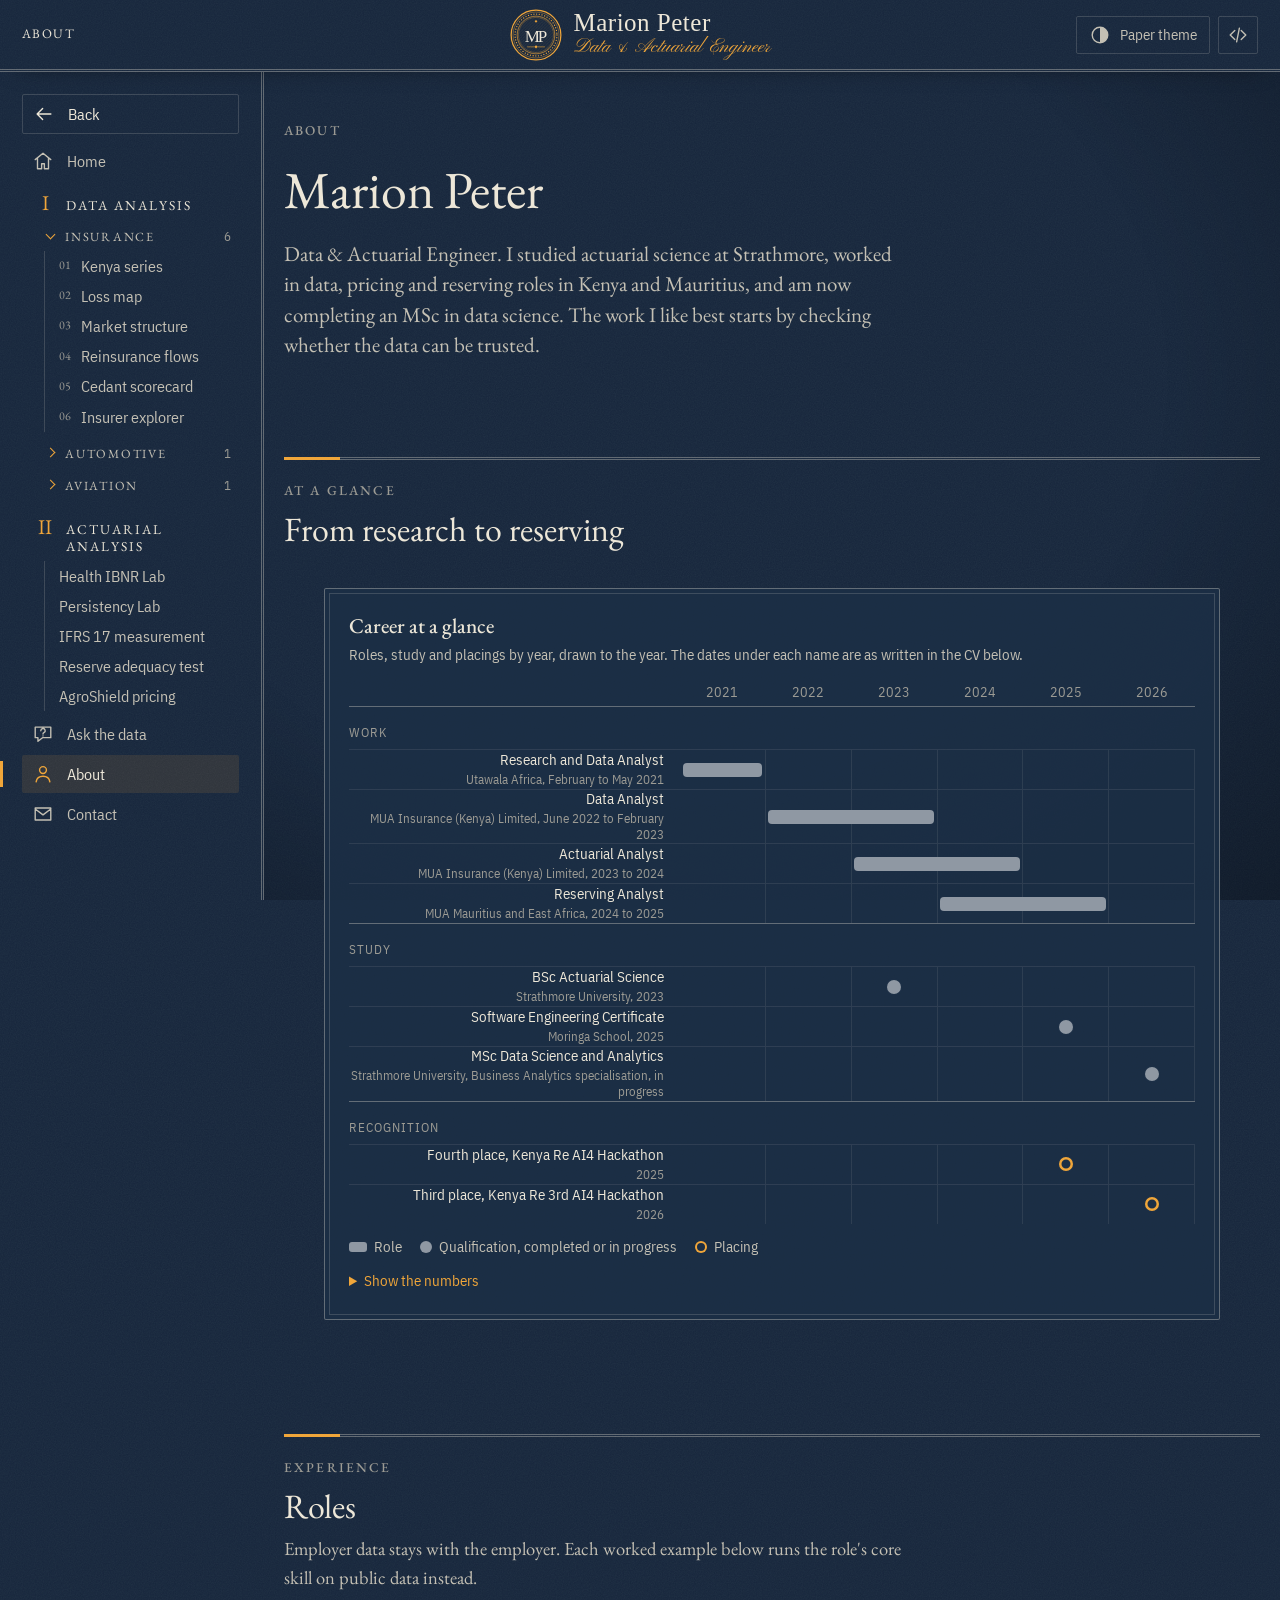
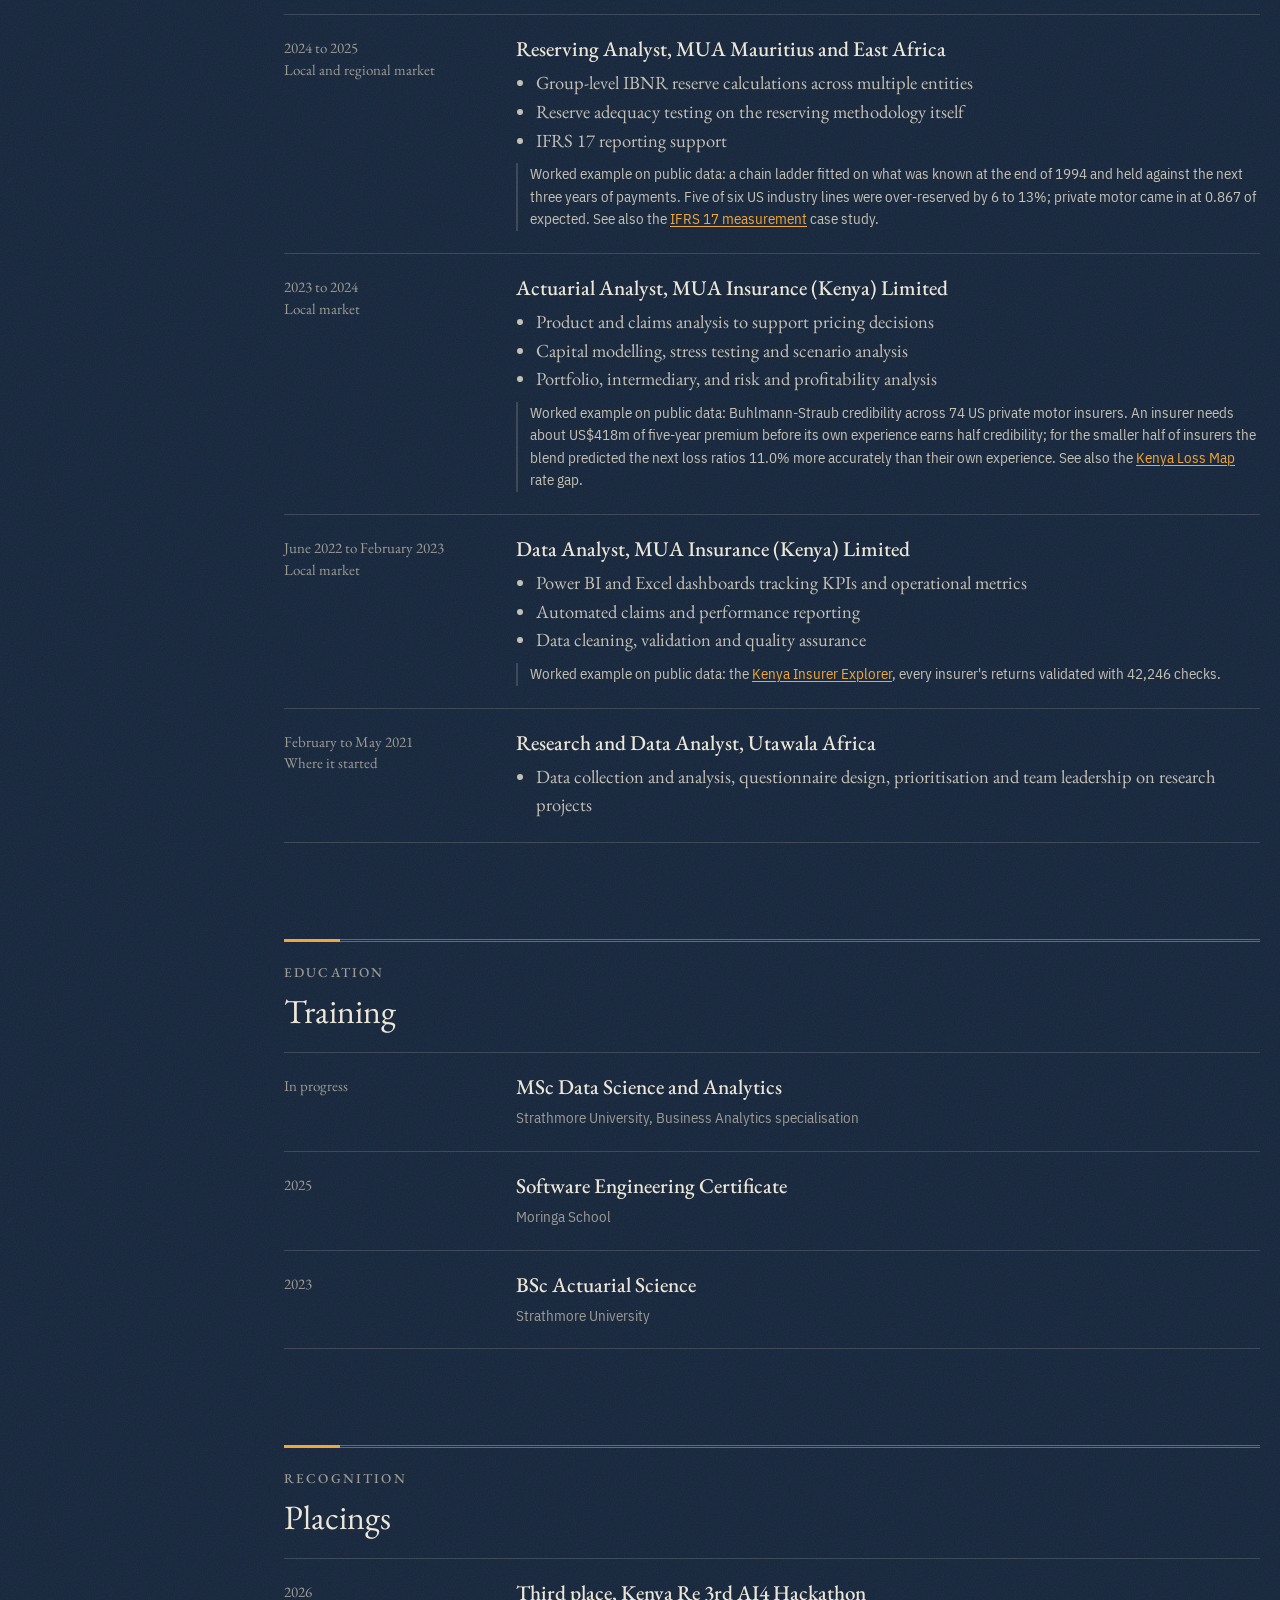
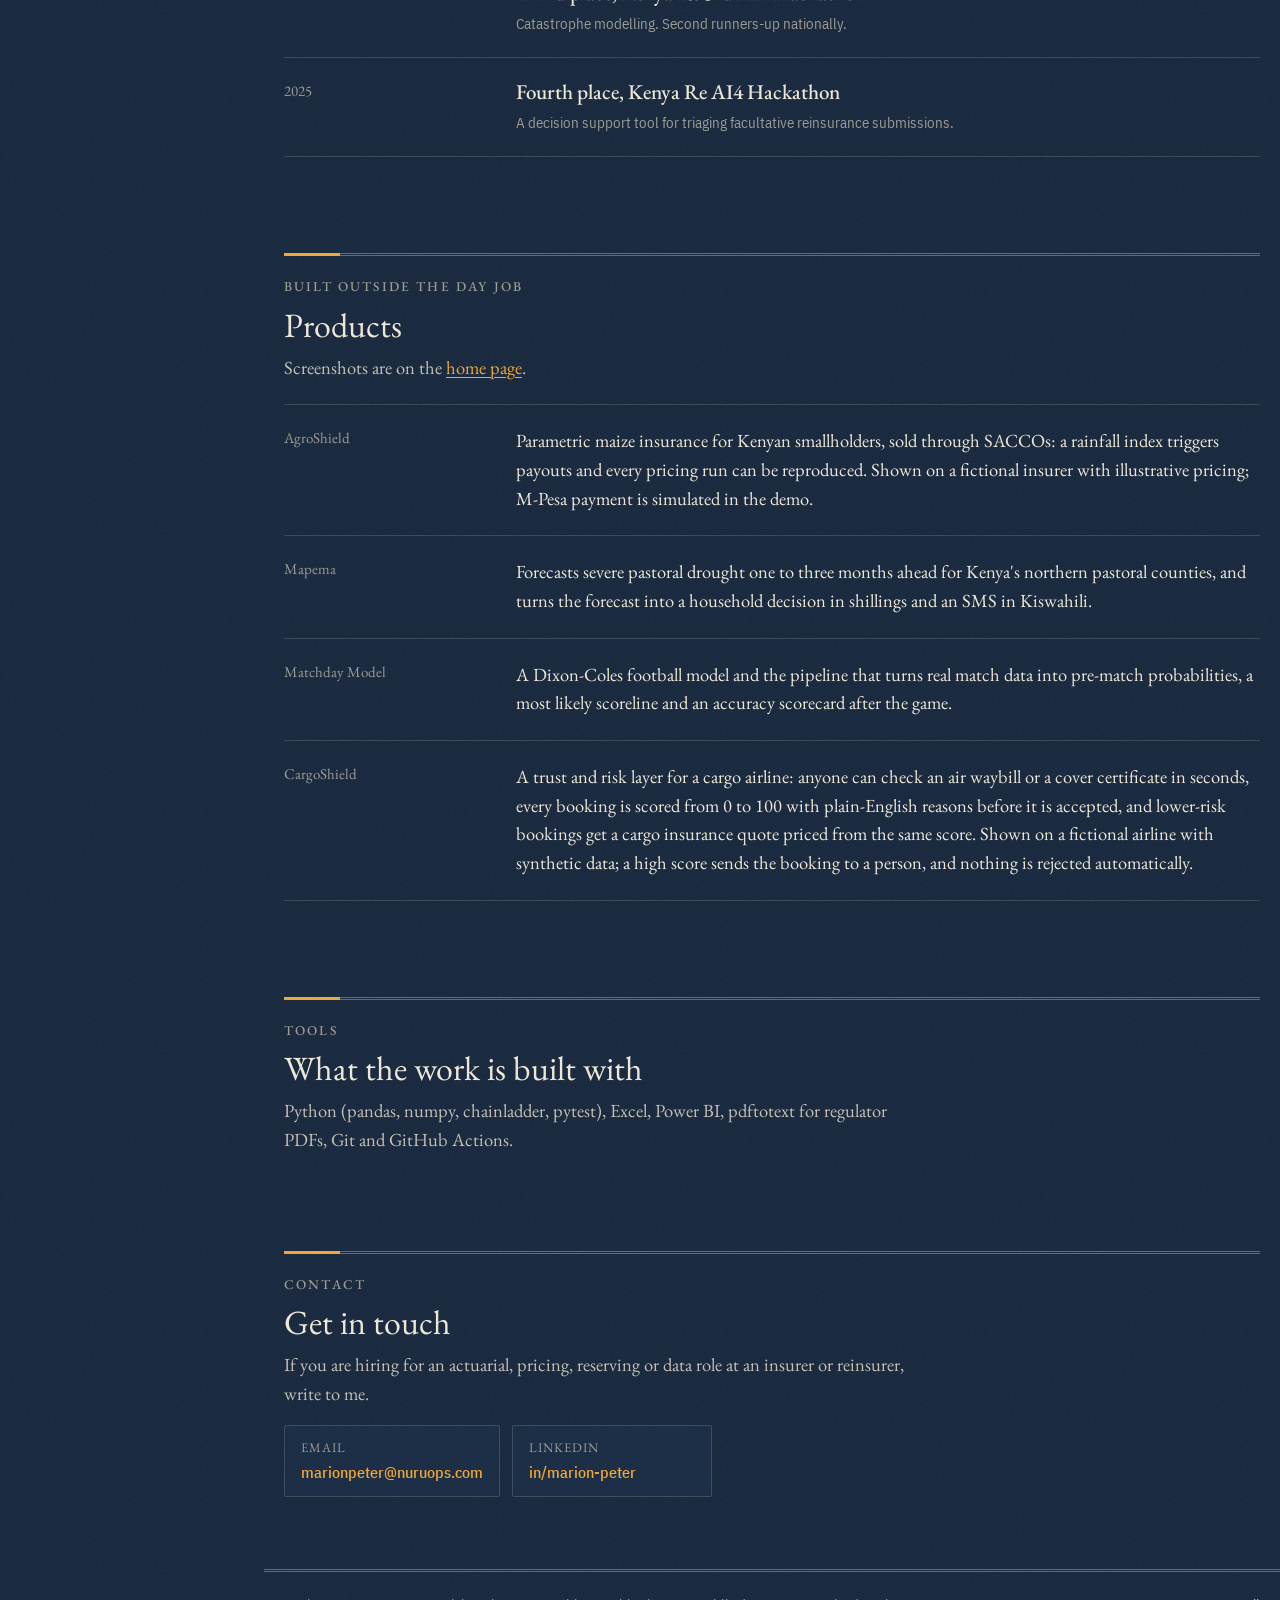
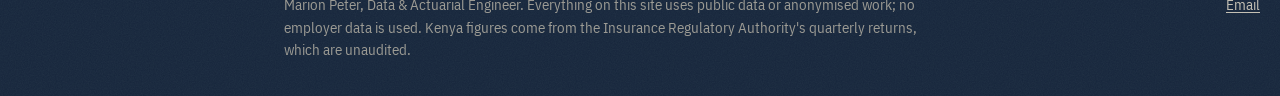
==== about/index.html @ 9267d3cf "Navigation: Reinsurance flows in the Kenya series, and a series strip that fits six pages" ====
<!doctype html>
<html lang="en">
<head>
<meta charset="utf-8">
<meta name="viewport" content="width=device-width, initial-scale=1">
<title>About | Marion Peter</title>
<meta name="description" content="Marion Peter, Data &amp; Actuarial Engineer: reserving, pricing and data roles in Kenya and Mauritius, BSc Actuarial Science, MSc Data Science and Analytics in progress.">
<link rel="canonical" href="https://maidenpeter.github.io/about/">
<meta name="author" content="Marion Peter">
<meta name="theme-color" content="#15253b">
<meta property="og:type" content="website">
<meta property="og:site_name" content="Marion Peter">
<meta property="og:title" content="Marion Peter, Data &amp; Actuarial Engineer">
<meta property="og:description" content="Marion Peter, Data &amp; Actuarial Engineer: reserving, pricing and data roles in Kenya and Mauritius, BSc Actuarial Science, MSc Data Science and Analytics in progress.">
<meta property="og:url" content="https://maidenpeter.github.io/about/">
<meta property="og:image" content="https://maidenpeter.github.io/assets/og.png">
<meta property="og:image:width" content="1200">
<meta property="og:image:height" content="630">
<meta property="og:image:alt" content="Kenya general insurance underwriting result by class, 2018 to 2025: motor KSh -52.6bn, every other class together KSh +19.6bn.">
<meta name="twitter:card" content="summary_large_image">
<link rel="icon" href="/favicon.svg" type="image/svg+xml">
<link rel="icon" href="/favicon.ico" sizes="32x32">
<link rel="apple-touch-icon" href="/assets/apple-touch-icon.png">
<script>try{var t=localStorage.getItem('mp-theme');if(t==='light'||t==='dark')document.documentElement.setAttribute('data-theme',t)}catch(e){}</script>
<link rel="preconnect" href="https://fonts.googleapis.com">
<link rel="preconnect" href="https://fonts.gstatic.com" crossorigin>
<link rel="stylesheet" href="https://fonts.googleapis.com/css2?family=EB+Garamond:ital,wght@0,400;0,500;0,600;1,400&family=IBM+Plex+Sans+Condensed:wght@400;500;600&family=IM+Fell+English:ital@0;1&family=IM+Fell+English+SC&family=Pinyon+Script&family=Old+Standard+TT:ital,wght@0,400;0,700;1,400&display=swap">
<link rel="stylesheet" href="/assets/site.css">
<link rel="stylesheet" href="/assets/nav.css">
<link rel="stylesheet" href="/assets/viz.css">
</head>
<body>
<a class="skip" href="#main">Skip to content</a>
<header class="mp-top">
<nav class="mp-where" aria-label="You are here"><span class="mp-wc" aria-current="location">About</span></nav>
<a class="mp-brand" href="/"><svg class="mp-seal" viewBox="0 0 64 64" aria-hidden="true" focusable="false">
<defs><pattern id="mp-hatch" width="2.6" height="2.6" patternUnits="userSpaceOnUse" patternTransform="rotate(45)"><path d="M0 0v2.6" stroke="currentColor" stroke-width=".55"/></pattern></defs>
<circle cx="32" cy="32" r="30.6" fill="none" stroke="currentColor" stroke-width="1.5"/>
<circle cx="32" cy="32" r="28.3" fill="none" stroke="currentColor" stroke-width=".5"/>
<circle class="mp-beads" cx="32" cy="32" r="25.8" fill="none" stroke="currentColor" stroke-width="1.6" stroke-linecap="round" stroke-dasharray="0 3.377"/>
<circle cx="32" cy="32" r="23.2" fill="url(#mp-hatch)" fill-opacity=".22" stroke="currentColor" stroke-width=".8"/>
<circle cx="32" cy="32" r="21.6" fill="none" stroke="currentColor" stroke-width=".35"/>
<path d="M32 13.4l1.7 1.7-1.7 1.7-1.7-1.7z" fill="currentColor"/>
<text x="32" y="40.6" text-anchor="middle"><tspan>M</tspan><tspan dx="-2.4">P</tspan></text>
<path d="M21.5 46.6h8M34.5 46.6h8" stroke="currentColor" stroke-width=".7" stroke-linecap="round"/>
<path d="M32 44.5l2.1 2.1-2.1 2.1-2.1-2.1z" fill="currentColor"/>
</svg><span class="mp-who"><b class="mp-nm">Marion Peter</b><span class="mp-role">Data &amp; Actuarial Engineer</span></span></a>
<div class="mp-tools"><button class="mp-theme" type="button" hidden><svg class="mp-ic" viewBox="0 0 24 24" width="22" height="22" aria-hidden="true" focusable="false" fill="none" stroke="currentColor" stroke-width="1.5" stroke-linecap="round" stroke-linejoin="round"><path d="M12 3.5a8.5 8.5 0 1 0 0 17 8.5 8.5 0 0 0 0-17z"/><path d="M12 3.5a8.5 8.5 0 0 1 0 17z" fill="currentColor" stroke="none"/></svg><span class="mp-l">Paper theme</span></button><a class="mp-gh" href="https://github.com/maidenpeter" aria-label="GitHub" title="GitHub"><svg class="mp-ic" viewBox="0 0 24 24" width="22" height="22" aria-hidden="true" focusable="false" fill="none" stroke="currentColor" stroke-width="1.5" stroke-linecap="round" stroke-linejoin="round"><path d="M8.5 7 3.5 12l5 5M15.5 7l5 5-5 5M13.5 4.5l-3 15"/></svg><span class="mp-l">GitHub</span></a></div>
</header>
<div class="mp-side"><nav class="mp-nav" aria-label="Main"><a class="mp-back" href="/"><svg class="mp-ic" viewBox="0 0 24 24" width="22" height="22" aria-hidden="true" focusable="false" fill="none" stroke="currentColor" stroke-width="1.5" stroke-linecap="round" stroke-linejoin="round"><path d="M19.5 12h-15M10.5 6l-6 6 6 6"/></svg><span class="mp-l">Back</span><span class="mp-s">Back</span></a><a href="/" data-spy=""><svg class="mp-ic" viewBox="0 0 24 24" width="22" height="22" aria-hidden="true" focusable="false" fill="none" stroke="currentColor" stroke-width="1.5" stroke-linecap="round" stroke-linejoin="round"><path d="M3.5 10.5 12 3.5l8.5 7M6 9v11.5h4.5V15h3v5.5H18V9"/></svg><span class="mp-l">Home</span><span class="mp-s">Home</span></a><div class="mp-ch"><button class="mp-ch-btn" type="button" popovertarget="mp-ch-data" data-spy="data work signals ask data-more"><svg class="mp-ic" viewBox="0 0 24 24" width="22" height="22" aria-hidden="true" focusable="false" fill="none" stroke="currentColor" stroke-width="1.5" stroke-linecap="round" stroke-linejoin="round"><path d="M3.5 20.5h17M7 17v-5M12 17V6.5M17 17V9.5"/></svg><span class="mp-s">Data</span></button><div class="mp-items" id="mp-ch-data" popover aria-label="Data analysis"><a class="mp-ch-link" href="/#data" data-spy="data work signals ask data-more"><span class="mp-num">I</span><span class="mp-ch-t">Data analysis</span><span class="mp-ch-line">Insurance, automotive and aviation data, checked before it is believed</span></a><details class="mp-grp" open><summary class="mp-grp-t">Insurance<span class="mp-grp-n">6</span></summary><div class="mp-grp-in"><a class="mp-it" href="/kenya-insurance/"><span class="mp-it-n">01</span>Kenya series</a><a class="mp-it" href="/ira-kenya-insurance/page/kenya-insurance-loss-map.html"><span class="mp-it-n">02</span>Loss map</a><a class="mp-it" href="/ira-kenya-insurance/page/kenya-insurance-market-structure.html"><span class="mp-it-n">03</span>Market structure</a><a class="mp-it" href="/ira-kenya-insurance/page/kenya-insurance-reinsurance-flows.html"><span class="mp-it-n">04</span>Reinsurance flows</a><a class="mp-it" href="/ira-kenya-reinsurance/page/kenya-cedant-scorecard.html"><span class="mp-it-n">05</span>Cedant scorecard</a><a class="mp-it" href="/ira-kenya-data/explorer/kenya-insurer-explorer.html"><span class="mp-it-n">06</span>Insurer explorer</a></div></details><details class="mp-grp"><summary class="mp-grp-t">Automotive<span class="mp-grp-n">1</span></summary><div class="mp-grp-in"><a class="mp-it" href="/work/dealer-revenue/">Dealer revenue audit</a></div></details><details class="mp-grp"><summary class="mp-grp-t">Aviation<span class="mp-grp-n">1</span></summary><div class="mp-grp-in"><a class="mp-it" href="/#cargoshield">CargoShield</a></div></details></div></div><div class="mp-ch"><button class="mp-ch-btn" type="button" popovertarget="mp-ch-actuarial" data-spy="actuarial apps actuarial-cases"><svg class="mp-ic" viewBox="0 0 24 24" width="22" height="22" aria-hidden="true" focusable="false" fill="none" stroke="currentColor" stroke-width="1.5" stroke-linecap="round" stroke-linejoin="round"><path d="M4 4h4.5v4.5H4zM9.75 4h4.5v4.5h-4.5zM15.5 4H20v4.5h-4.5zM4 9.75h4.5v4.5H4zM9.75 9.75h4.5v4.5h-4.5zM4 15.5h4.5V20H4z"/></svg><span class="mp-s">Actuarial</span></button><div class="mp-items" id="mp-ch-actuarial" popover aria-label="Actuarial analysis"><a class="mp-ch-link" href="/#actuarial" data-spy="actuarial apps actuarial-cases"><span class="mp-num">II</span><span class="mp-ch-t">Actuarial analysis</span><span class="mp-ch-line">Reserving, IFRS 17 and pricing</span></a><a class="mp-it" href="/#hil">Health IBNR Lab</a><a class="mp-it" href="/#ipl">Persistency Lab</a><a class="mp-it" href="/work/ifrs17-measurement/">IFRS 17 measurement</a><a class="mp-it" href="/work/valuation-adequacy/">Reserve adequacy test</a><a class="mp-it" href="/#agroshield">AgroShield pricing</a></div></div><a href="/ask/" data-spy=""><svg class="mp-ic" viewBox="0 0 24 24" width="22" height="22" aria-hidden="true" focusable="false" fill="none" stroke="currentColor" stroke-width="1.5" stroke-linecap="round" stroke-linejoin="round"><path d="M3.5 4.5h17v11.5h-9l-5 4v-4h-3zM9.6 8.4a2.4 2.4 0 1 1 3.4 2.2c-.6.3-1 .8-1 1.5M12 14v.1"/></svg><span class="mp-l">Ask the data</span><span class="mp-s">Ask</span></a><a href="/about/" aria-current="page" data-spy="method"><svg class="mp-ic" viewBox="0 0 24 24" width="22" height="22" aria-hidden="true" focusable="false" fill="none" stroke="currentColor" stroke-width="1.5" stroke-linecap="round" stroke-linejoin="round"><path d="M12 11.5a3.75 3.75 0 1 0 0-7.5 3.75 3.75 0 0 0 0 7.5zM4.5 20.5c.6-3.9 3.6-6 7.5-6s6.9 2.1 7.5 6"/></svg><span class="mp-l">About</span><span class="mp-s">About</span></a><a href="/#contact" data-spy="contact"><svg class="mp-ic" viewBox="0 0 24 24" width="22" height="22" aria-hidden="true" focusable="false" fill="none" stroke="currentColor" stroke-width="1.5" stroke-linecap="round" stroke-linejoin="round"><path d="M3.5 5.5h17v13h-17zM3.5 6.5l8.5 6.5 8.5-6.5"/></svg><span class="mp-l">Contact</span><span class="mp-s">Contact</span></a></nav></div>

<main id="main" class="wrap">
<section aria-labelledby="h1">
<span class="eyebrow">About</span>
<h1 id="h1">Marion Peter</h1>
<p class="lede">Data &amp; Actuarial Engineer. I studied actuarial science at Strathmore, worked in data, pricing and reserving roles in Kenya and Mauritius, and am now completing an MSc in data science. The work I like best starts by checking whether the data can be trusted.</p>
</section>
<section aria-labelledby="h-tl">
<div class="sechead"><span class="eyebrow">At a glance</span><h2 id="h-tl">From research to reserving</h2></div>
<figure class="panel vz"><h3>Career at a glance</h3><p class="vz-sub">Roles, study and placings by year, drawn to the year. The dates under each name are as written in the CV below.</p><div class="vz-tl" role="img" aria-label="Career timeline: Research and Data Analyst, Utawala Africa, February to May 2021; Data Analyst, MUA Insurance (Kenya) Limited, June 2022 to February 2023; Actuarial Analyst, MUA Insurance (Kenya) Limited, 2023 to 2024; Reserving Analyst, MUA Mauritius and East Africa, 2024 to 2025; BSc Actuarial Science, Strathmore University, 2023; Software Engineering Certificate, Moringa School, 2025; MSc Data Science and Analytics, Strathmore University, Business Analytics specialisation, in progress; Fourth place, Kenya Re AI4 Hackathon, 2025; Third place, Kenya Re 3rd AI4 Hackathon, 2026."><div class="vz-tl-row vz-tl-head" aria-hidden="true"><span></span><span class="vz-tl-track" style="--n:6"><span>2021</span><span>2022</span><span>2023</span><span>2024</span><span>2025</span><span>2026</span></span></div><div class="vz-tl-group">Work</div><div class="vz-tl-row"><span class="vz-tl-name">Research and Data Analyst<small>Utawala Africa, February to May 2021</small></span><span class="vz-tl-track" style="--n:6"><i class="vz-tl-bar" style="grid-column:1 / 2" title="Research and Data Analyst: Utawala Africa, February to May 2021"></i></span></div><div class="vz-tl-row"><span class="vz-tl-name">Data Analyst<small>MUA Insurance (Kenya) Limited, June 2022 to February 2023</small></span><span class="vz-tl-track" style="--n:6"><i class="vz-tl-bar" style="grid-column:2 / 4" title="Data Analyst: MUA Insurance (Kenya) Limited, June 2022 to February 2023"></i></span></div><div class="vz-tl-row"><span class="vz-tl-name">Actuarial Analyst<small>MUA Insurance (Kenya) Limited, 2023 to 2024</small></span><span class="vz-tl-track" style="--n:6"><i class="vz-tl-bar" style="grid-column:3 / 5" title="Actuarial Analyst: MUA Insurance (Kenya) Limited, 2023 to 2024"></i></span></div><div class="vz-tl-row"><span class="vz-tl-name">Reserving Analyst<small>MUA Mauritius and East Africa, 2024 to 2025</small></span><span class="vz-tl-track" style="--n:6"><i class="vz-tl-bar" style="grid-column:4 / 6" title="Reserving Analyst: MUA Mauritius and East Africa, 2024 to 2025"></i></span></div><div class="vz-tl-group">Study</div><div class="vz-tl-row"><span class="vz-tl-name">BSc Actuarial Science<small>Strathmore University, 2023</small></span><span class="vz-tl-track" style="--n:6"><i class="vz-tl-pt dot" style="grid-column:3 / 4" title="BSc Actuarial Science: Strathmore University, 2023"></i></span></div><div class="vz-tl-row"><span class="vz-tl-name">Software Engineering Certificate<small>Moringa School, 2025</small></span><span class="vz-tl-track" style="--n:6"><i class="vz-tl-pt dot" style="grid-column:5 / 6" title="Software Engineering Certificate: Moringa School, 2025"></i></span></div><div class="vz-tl-row"><span class="vz-tl-name">MSc Data Science and Analytics<small>Strathmore University, Business Analytics specialisation, in progress</small></span><span class="vz-tl-track" style="--n:6"><i class="vz-tl-pt dot" style="grid-column:6 / 7" title="MSc Data Science and Analytics: Strathmore University, Business Analytics specialisation, in progress"></i></span></div><div class="vz-tl-group">Recognition</div><div class="vz-tl-row"><span class="vz-tl-name">Fourth place, Kenya Re AI4 Hackathon<small>2025</small></span><span class="vz-tl-track" style="--n:6"><i class="vz-tl-pt ring" style="grid-column:5 / 6" title="Fourth place, Kenya Re AI4 Hackathon: 2025"></i></span></div><div class="vz-tl-row"><span class="vz-tl-name">Third place, Kenya Re 3rd AI4 Hackathon<small>2026</small></span><span class="vz-tl-track" style="--n:6"><i class="vz-tl-pt ring" style="grid-column:6 / 7" title="Third place, Kenya Re 3rd AI4 Hackathon: 2026"></i></span></div></div><ul class="vz-key"><li><i class="tl-bar"></i>Role</li><li><i class="tl-dot"></i>Qualification, completed or in progress</li><li><i class="tl-ring"></i>Placing</li></ul><details class="vz-tab"><summary>Show the numbers</summary><div class="vz-scroll"><table class="data"><thead><tr><th scope="col">Item</th><th scope="col">Dates</th></tr></thead><tbody><tr><th scope="row">Research and Data Analyst</th><td>Utawala Africa, February to May 2021</td></tr><tr><th scope="row">Data Analyst</th><td>MUA Insurance (Kenya) Limited, June 2022 to February 2023</td></tr><tr><th scope="row">Actuarial Analyst</th><td>MUA Insurance (Kenya) Limited, 2023 to 2024</td></tr><tr><th scope="row">Reserving Analyst</th><td>MUA Mauritius and East Africa, 2024 to 2025</td></tr><tr><th scope="row">BSc Actuarial Science</th><td>Strathmore University, 2023</td></tr><tr><th scope="row">Software Engineering Certificate</th><td>Moringa School, 2025</td></tr><tr><th scope="row">MSc Data Science and Analytics</th><td>Strathmore University, Business Analytics specialisation, in progress</td></tr><tr><th scope="row">Fourth place, Kenya Re AI4 Hackathon</th><td>2025</td></tr><tr><th scope="row">Third place, Kenya Re 3rd AI4 Hackathon</th><td>2026</td></tr></tbody></table></div></details></figure>
</section>
<section aria-labelledby="h-exp">
<div class="sechead"><span class="eyebrow">Experience</span><h2 id="h-exp">Roles</h2>
<p>Employer data stays with the employer. Each worked example below runs the role's core skill on public data instead.</p></div>
<div class="cv"><div class="role"><div class="when">2024 to 2025<br>Local and regional market</div><div class="what"><h3>Reserving Analyst, MUA Mauritius and East Africa</h3>
<ul><li>Group-level IBNR reserve calculations across multiple entities</li><li>Reserve adequacy testing on the reserving methodology itself</li><li>IFRS 17 reporting support</li></ul><p class="ex">Worked example on public data: a chain ladder fitted on what was known at the end of 1994 and held against the next three years of payments. Five of six US industry lines were over-reserved by 6 to 13%; private motor came in at 0.867 of expected. See also the <a href="/work/ifrs17-measurement/">IFRS 17 measurement</a> case study.</p></div></div><div class="role"><div class="when">2023 to 2024<br>Local market</div><div class="what"><h3>Actuarial Analyst, MUA Insurance (Kenya) Limited</h3>
<ul><li>Product and claims analysis to support pricing decisions</li><li>Capital modelling, stress testing and scenario analysis</li><li>Portfolio, intermediary, and risk and profitability analysis</li></ul><p class="ex">Worked example on public data: Buhlmann-Straub credibility across 74 US private motor insurers. An insurer needs about US$418m of five-year premium before its own experience earns half credibility; for the smaller half of insurers the blend predicted the next loss ratios 11.0% more accurately than their own experience. See also the <a href="https://maidenpeter.github.io/ira-kenya-insurance/page/kenya-insurance-loss-map.html">Kenya Loss Map</a> rate gap.</p></div></div><div class="role"><div class="when">June 2022 to February 2023<br>Local market</div><div class="what"><h3>Data Analyst, MUA Insurance (Kenya) Limited</h3>
<ul><li>Power BI and Excel dashboards tracking KPIs and operational metrics</li><li>Automated claims and performance reporting</li><li>Data cleaning, validation and quality assurance</li></ul><p class="ex">Worked example on public data: the <a href="https://maidenpeter.github.io/ira-kenya-data/explorer/kenya-insurer-explorer.html">Kenya Insurer Explorer</a>, every insurer's returns validated with 42,246 checks.</p></div></div><div class="role"><div class="when">February to May 2021<br>Where it started</div><div class="what"><h3>Research and Data Analyst, Utawala Africa</h3>
<ul><li>Data collection and analysis, questionnaire design, prioritisation and team leadership on research projects</li></ul></div></div></div>
</section>
<section aria-labelledby="h-edu">
<div class="sechead"><span class="eyebrow">Education</span><h2 id="h-edu">Training</h2></div>
<div class="cv"><div class="role"><div class="when">In progress</div><div class="what"><h3>MSc Data Science and Analytics</h3><p class="small" style="font-size:15px">Strathmore University, Business Analytics specialisation</p></div></div><div class="role"><div class="when">2025</div><div class="what"><h3>Software Engineering Certificate</h3><p class="small" style="font-size:15px">Moringa School</p></div></div><div class="role"><div class="when">2023</div><div class="what"><h3>BSc Actuarial Science</h3><p class="small" style="font-size:15px">Strathmore University</p></div></div></div>
</section>
<section aria-labelledby="h-rec">
<div class="sechead"><span class="eyebrow">Recognition</span><h2 id="h-rec">Placings</h2></div>
<div class="cv"><div class="role"><div class="when">2026</div><div class="what"><h3>Third place, Kenya Re 3rd AI4 Hackathon</h3><p class="small" style="font-size:15px">Catastrophe modelling. Second runners-up nationally.</p></div></div><div class="role"><div class="when">2025</div><div class="what"><h3>Fourth place, Kenya Re AI4 Hackathon</h3><p class="small" style="font-size:15px">A decision support tool for triaging facultative reinsurance submissions.</p></div></div></div>
</section>
<section aria-labelledby="h-built"><div class="sechead"><span class="eyebrow">Built outside the day job</span><h2 id="h-built">Products</h2><p>Screenshots are on the <a href="/">home page</a>.</p></div><div class="cv"><div class="role"><div class="when">AgroShield</div><div class="what"><p>Parametric maize insurance for Kenyan smallholders, sold through SACCOs: a rainfall index triggers payouts and every pricing run can be reproduced. Shown on a fictional insurer with illustrative pricing; M-Pesa payment is simulated in the demo.</p></div></div><div class="role"><div class="when">Mapema</div><div class="what"><p>Forecasts severe pastoral drought one to three months ahead for Kenya&#x27;s northern pastoral counties, and turns the forecast into a household decision in shillings and an SMS in Kiswahili.</p></div></div><div class="role"><div class="when">Matchday Model</div><div class="what"><p>A Dixon-Coles football model and the pipeline that turns real match data into pre-match probabilities, a most likely scoreline and an accuracy scorecard after the game.</p></div></div><div class="role"><div class="when">CargoShield</div><div class="what"><p>A trust and risk layer for a cargo airline: anyone can check an air waybill or a cover certificate in seconds, every booking is scored from 0 to 100 with plain-English reasons before it is accepted, and lower-risk bookings get a cargo insurance quote priced from the same score. Shown on a fictional airline with synthetic data; a high score sends the booking to a person, and nothing is rejected automatically.</p></div></div></div></section>
<section aria-labelledby="h-tools">
<div class="sechead"><span class="eyebrow">Tools</span><h2 id="h-tools">What the work is built with</h2>
<p>Python (pandas, numpy, chainladder, pytest), Excel, Power BI, pdftotext for regulator PDFs, Git and GitHub Actions.</p></div>
</section>
<section id="contact" class="contact" aria-labelledby="h-contact">
<div class="sechead"><span class="eyebrow">Contact</span><h2 id="h-contact">Get in touch</h2>
<p>If you are hiring for an actuarial, pricing, reserving or data role at an insurer or reinsurer, write to me.</p></div>
<ul>
<li><a href="mailto:marionpeter@nuruops.com"><span>Email</span><b>marionpeter@nuruops.com</b></a></li>
<li><a href="https://www.linkedin.com/in/marion-peter"><span>LinkedIn</span><b>in/marion-peter</b></a></li>
</ul>
</section>
</main>
<footer class="site-foot"><div class="wrap">
<p>Marion Peter, Data &amp; Actuarial Engineer. Everything on this site uses public data or anonymised work; no employer data is used. Kenya figures come from the Insurance Regulatory Authority's quarterly returns, which are unaudited.</p>
<p><a href="mailto:marionpeter@nuruops.com">Email</a></p>
</div></footer>
<script id="mp-nav-js">(function(){var d=document.documentElement,side=document.querySelector('.mp-side');if(!side)return;
var each=function(sel,f){[].forEach.call(document.querySelectorAll(sel),f)},hide=function(p){try{p.hidePopover()}catch(x){}};
// a short desktop window starts with the groups that do not hold this page folded, so the side bar fits
// the series strip opens scrolled to the current page, and fades at each end that has more
var sl=document.querySelector('.mp-sub-list');if(sl){var sc=sl.querySelector('a[aria-current]');var edge=function(){sl.classList.toggle('mp-more',sl.scrollLeft+sl.clientWidth<sl.scrollWidth-2);sl.classList.toggle('mp-less',sl.scrollLeft>2)};var mid=function(){if(sc)sl.scrollLeft+=sc.getBoundingClientRect().left-sl.getBoundingClientRect().left-(sl.clientWidth-sc.offsetWidth)/2;edge()};mid();addEventListener('load',mid);if(document.fonts)document.fonts.ready.then(mid);sl.addEventListener('scroll',edge,{passive:true});addEventListener('resize',edge)}
if(matchMedia('(min-width:861px) and (max-height:680px)').matches)each('.mp-side .mp-grp[open]',function(g){if(!g.querySelector('[aria-current]'))g.open=false});
var b=document.querySelector('.mp-theme');if(b){var l=b.querySelector('.mp-l');
var cur=function(){return d.getAttribute('data-theme')||'dark'};
var lab=function(){var c=cur();l.textContent=c==='dark'?'Paper theme':'Ink theme';b.setAttribute('aria-label','Switch to '+(c==='dark'?'paper':'ink')+' theme')};
b.hidden=false;b.addEventListener('click',function(){var x=cur()==='dark'?'light':'dark';d.setAttribute('data-theme',x);try{localStorage.setItem('mp-theme',x)}catch(e){}lab()});lab()}
var touched=false;['wheel','touchstart','keydown','mousedown'].forEach(function(t){addEventListener(t,function(){touched=true},{once:true,passive:true})});
var ready=function(){var h=location.hash,t=null;try{t=h&&document.getElementById(decodeURIComponent(h.slice(1)))}catch(e){}if(t&&!touched)t.scrollIntoView();d.classList.add('mp-ready')};
if(document.readyState==='complete')d.classList.add('mp-ready');else addEventListener('load',ready);
var bk=side.querySelector('.mp-back');if(bk){var same=false;try{same=new URL(document.referrer).origin===location.origin}catch(e){}
var st=function(){var s=history.state;return s&&typeof s==='object'?s:null},put=function(n){var s=st()||{};s.mpd=n;try{history.replaceState(s,'')}catch(e){}};
var s0=st(),depth=s0&&typeof s0.mpd==='number'?s0.mpd:(same?1:0);put(depth);
var show=function(){if(bk.hasAttribute('data-home'))bk.hidden=depth<1},sync=function(){var s=st();if(s&&typeof s.mpd==='number')depth=s.mpd;show()};
bk.addEventListener('click',function(e){if(depth>0&&history.length>1){e.preventDefault();history.back()}});
addEventListener('popstate',sync);addEventListener('pageshow',sync);
addEventListener('hashchange',function(){var s=st();if(s&&typeof s.mpd==='number')depth=s.mpd;else{depth+=1;put(depth)}show()});show()}
var guard=false;
document.addEventListener('pointerdown',function(e){var o=document.querySelector('[popover]:popover-open');guard=!!o&&!o.contains(e.target)&&!(e.target.closest&&e.target.closest('[popovertarget]'))},true);
document.addEventListener('pointercancel',function(){guard=false},true);
document.addEventListener('click',function(e){if(guard&&e.detail){guard=false;e.preventDefault();e.stopPropagation();return}guard=false;
var a=e.target.closest&&e.target.closest('[popover] a[href]'),p=a&&a.closest('[popover]');if(p&&p.matches(':popover-open'))hide(p)},true);
each('.pop',function(p){p.addEventListener('focusout',function(e){if(e.relatedTarget&&!p.contains(e.relatedTarget)&&p.matches(':popover-open'))hide(p)})});
var mq=matchMedia('(min-width:861px)'),shut=function(){if(mq.matches)each('.mp-items',function(p){if(p.matches(':popover-open'))hide(p)})};
if(mq.addEventListener)mq.addEventListener('change',shut);else if(mq.addListener)mq.addListener(shut);
if(!HTMLElement.prototype.hasOwnProperty('popover')){each('.mp-ch-btn',function(x){x.addEventListener('click',function(){var a=x.nextElementSibling&&x.nextElementSibling.querySelector('.mp-ch-link');if(a)location.href=a.href})});
each('button[popovertarget]:not(.mp-ch-btn)',function(x){x.addEventListener('click',function(){var t=document.getElementById(x.getAttribute('popovertarget'));if(t)t.toggleAttribute('data-open')})})}
var nav=side.querySelector('.mp-nav'),home=location.pathname==='/'||location.pathname==='/index.html',
secs=home?[].slice.call(document.querySelectorAll('main section[id]')):[],
links=[].slice.call(nav.querySelectorAll('[data-spy]'));if(!secs.length)return;
var wh=document.querySelector('.mp-where[data-where]'),wmap={},shown=null;try{wmap=JSON.parse(wh.getAttribute('data-where'))}catch(e){}
var esc=function(s){return String(s).replace(/[&<>"]/g,function(c){return{'&':'&amp;','<':'&lt;','>':'&gt;','"':'&quot;'}[c]})};
var draw=function(key){var cr=wmap.hasOwnProperty(key)?wmap[key]:wmap[''];if(!wh||!cr||shown===key)return;shown=key;
wh.innerHTML=cr.map(function(c,i){var t=c.length===3?c:[null,c[0],c[1]],inner=(t[0]?'<b class="mp-wn">'+t[0]+'</b> ':'')+esc(t[1]);
return(i===cr.length-1||!t[2])?'<span class="mp-wc" aria-current="location">'+inner+'</span>':'<a class="mp-wc" href="'+esc(t[2])+'">'+inner+'</a>'}).join('<span class="mp-ws" aria-hidden="true">/</span>')};
function spy(){var y=window.innerHeight*0.3,c='',any=false;
for(var i=0;i<secs.length;i++)if(secs[i].getBoundingClientRect().top<=y)c=secs[i].id;
if(window.innerHeight+window.scrollY>=d.scrollHeight-2)c=secs[secs.length-1].id;
links.forEach(function(a){var on=!!c&&a.getAttribute('data-spy').split(' ').indexOf(c)>-1;a.classList.toggle('mp-here',on);if(on)any=true});
nav.classList.toggle('mp-spying',any);draw(c)}
var q=0;window.addEventListener('scroll',function(){if(!q)q=requestAnimationFrame(function(){q=0;spy()})},{passive:true});
window.addEventListener('resize',spy);spy()})();</script>
</body>
</html>
---- assets/site.css ----
/* maidenpeter.github.io: one stylesheet for every page.
   Ink and paper, gold for emphasis, teal for gain, oxblood for loss.
   The copperplate layer at the end matches the Kenya series plates: engraved paper or ink,
   IM Fell for headings, Old Standard for labels, double-ruled frames and hatched bars.
   Dark (ink) is the default; the paper theme is one click away and remembered. */
:root{
  color-scheme:dark;
  --ground:#15253b; --surface:#1c2f46; --sunk:#0f1d2f;
  --ink:#ede7d8; --ink-2:#c4c0b4; --muted:#9c9b94;
  --rule:rgba(237,231,216,.17); --rule-soft:rgba(237,231,216,.09); --rule-strong:rgba(237,231,216,.34);
  --accent:#f0a63a; --accent-soft:rgba(240,166,58,.11); --on-accent:#0f1b2d;
  --gain:#25a3a4; --loss:#d9694f; --gain-ink:#5cc9c9; --loss-ink:#ee8a72; --on-loss:#0f1b2d;
  --shade:rgba(217,105,79,.16);
  --cell:37,163,164; --mark:#f0a63a;
  --serif:"EB Garamond",Garamond,"Adobe Garamond Pro",Georgia,serif;
  --ui:"IBM Plex Sans Condensed","Arial Narrow","Helvetica Neue",Arial,sans-serif;
  --max:1160px;
}
:root[data-theme="light"]{
  color-scheme:light;
  --ground:#ecdfc3; --surface:#f3e8cf; --sunk:#e2d3b2;
  /* text at 7:1 or more on the paper and on panels (9:1 for the second ink), for readers who need it */
  --ink:#2b2118; --ink-2:#433426; --muted:#534535;
  --rule:rgba(43,33,24,.20); --rule-soft:rgba(43,33,24,.10); --rule-strong:rgba(43,33,24,.42);
  --accent:#68450c; --accent-soft:rgba(104,69,12,.10); --on-accent:#f3e8cf;
  --gain:#008a7e; --loss:#a8432a; --gain-ink:#005049; --loss-ink:#7a2d1b; --on-loss:#ffffff;
  --shade:rgba(168,67,42,.14);
  --cell:0,138,126; --mark:#b08a2a;
}

*{box-sizing:border-box}
html{-webkit-text-size-adjust:100%;scroll-padding-top:16px}
body{margin:0;background:var(--ground);color:var(--ink);font-family:var(--serif);font-size:18.5px;line-height:1.55;font-variant-numeric:lining-nums;overflow-wrap:break-word}
img,svg{max-width:100%;display:block}
a{color:var(--accent);text-underline-offset:.16em;text-decoration-thickness:1px}
a:hover{text-decoration-thickness:2px}
:focus-visible{outline:2px solid var(--accent);outline-offset:3px;border-radius:2px}
p{margin:0}
h1,h2,h3{font-weight:500;margin:0;text-wrap:balance}
h1{font-size:clamp(34px,4.2vw,52px);line-height:1.02;letter-spacing:-.012em}
h2{font-size:clamp(26px,2.7vw,34px);line-height:1.08;letter-spacing:-.006em}
h3{font-size:21px;line-height:1.15}
.ui,.eyebrow,.small,nav,footer,.btn,dl,table,.tag{font-family:var(--ui)}
.eyebrow{font-size:13px;letter-spacing:.1em;text-transform:uppercase;color:var(--muted);font-weight:500}
.lede{font-size:clamp(19px,1.7vw,21px);line-height:1.45;color:var(--ink-2);max-width:62ch}
.small{font-size:14px;color:var(--muted);line-height:1.45}
.prose{max-width:68ch;display:flex;flex-direction:column;gap:14px}
.prose p{color:var(--ink)}
.num{font-variant-numeric:tabular-nums lining-nums}
.loss{color:var(--loss-ink)}.gain{color:var(--gain-ink)}
.skip{position:absolute;left:-9999px;top:8px;background:var(--surface);color:var(--ink);padding:8px 12px;border:1px solid var(--rule);z-index:40}
.skip:focus{left:12px}

.wrap{max-width:var(--max);margin:0 auto;padding-inline:20px}
main.wrap{display:flex;flex-direction:column;gap:clamp(56px,8vw,96px);padding-block:clamp(28px,4vw,48px) 72px}
section{display:flex;flex-direction:column;gap:22px;min-width:0}
.sechead{display:flex;flex-direction:column;gap:10px;max-width:70ch}
.sechead p{color:var(--ink-2)}

/* hero */
.hero{display:grid;grid-template-columns:minmax(0,.95fr) minmax(0,1.05fr);gap:clamp(28px,4vw,56px);align-items:start}
.hero-text{display:flex;flex-direction:column;gap:18px;padding-top:6px}
.cta{display:flex;flex-wrap:wrap;gap:10px 14px;margin-top:6px}
.btn{display:inline-flex;align-items:center;min-height:42px;padding:9px 16px;border-radius:6px;font-size:15.5px;font-weight:500;text-decoration:none;border:1px solid var(--accent)}
.btn.primary{background:var(--accent);color:var(--on-accent)}
.btn.primary:hover{filter:brightness(1.08)}
.btn.quiet{color:var(--accent);background:transparent}
.btn.quiet:hover{background:var(--accent-soft)}

.panel{background:var(--surface);border:1px solid var(--rule);border-radius:10px;padding:clamp(16px,2.4vw,24px);display:flex;flex-direction:column;gap:12px;min-width:0}
.panel h3{font-size:21px}
.panel .foot{display:flex;justify-content:space-between;gap:8px 16px;flex-wrap:wrap;align-items:baseline;border-top:1px solid var(--rule-soft);padding-top:12px}

/* diverging bar chart, built from real text so it stays readable at phone width */
.bars{display:grid;grid-template-columns:minmax(0,max-content) minmax(0,1fr);column-gap:12px;row-gap:5px;font-family:var(--ui);font-size:14.5px;margin:4px 0 2px}
.bars .lab{color:var(--ink-2);text-align:right;white-space:nowrap;align-self:center;line-height:1.2}
.bars .lab.em{color:var(--ink);font-weight:600}
.bars .track{position:relative;height:24px;margin-inline:3.3em}
.bars .track::before{content:"";position:absolute;top:-3px;bottom:-3px;left:var(--zero);border-left:1px solid var(--muted);opacity:.6}
.bars .bar{position:absolute;top:4px;height:16px;border-radius:2px}
.bars .bar.neg{background:var(--loss);right:calc(100% - var(--zero));width:var(--w)}
.bars .bar.pos{background:var(--gain);left:var(--zero);width:var(--w)}
.bars .val{position:absolute;top:2px;font-weight:500;color:var(--ink);font-variant-numeric:tabular-nums;white-space:nowrap;font-size:14px}
.bars .val.neg{right:calc(100% - var(--zero) + var(--w) + 6px)}
.bars .val.pos{left:calc(var(--zero) + var(--w) + 6px)}
.bars .val.in{color:var(--on-loss)}
.bars .val.neg.in{right:calc(100% - var(--zero) + 6px)}
@media (max-width:420px){.bars{font-size:13.5px;column-gap:8px}.bars .lab{white-space:normal;max-width:9.5em}}

/* proof strip */
.proof{display:grid;grid-template-columns:repeat(5,minmax(0,1fr));gap:1px;background:var(--rule);border:1px solid var(--rule);border-radius:10px;overflow:hidden}
.proof div{background:var(--surface);padding:16px 18px;display:flex;flex-direction:column;gap:3px}
.proof b{font-weight:400;font-size:clamp(30px,3.4vw,38px);line-height:1.05;font-variant-numeric:tabular-nums lining-nums}
.proof span{font-family:var(--ui);font-size:14px;color:var(--ink-2);line-height:1.35}

/* work cards */
.grid2{display:grid;grid-template-columns:repeat(2,minmax(0,1fr));gap:20px}
.grid3{display:grid;grid-template-columns:repeat(3,minmax(0,1fr));gap:20px}
.card{background:var(--surface);border:1px solid var(--rule);border-radius:10px;padding:clamp(18px,2.4vw,26px);display:flex;flex-direction:column;gap:12px;min-width:0}
.tag{font-size:12.5px;letter-spacing:.09em;text-transform:uppercase;color:var(--muted);font-weight:500}
.card .find{font-size:20px;line-height:1.4}
.card .find b{font-weight:600}
dl.meta{margin:0;display:grid;grid-template-columns:max-content minmax(0,1fr);gap:6px 14px;font-size:14.5px;line-height:1.45;border-top:1px solid var(--rule-soft);padding-top:12px}
dl.meta dt{color:var(--muted);font-weight:500}
dl.meta dd{margin:0;color:var(--ink-2)}
.links{display:flex;flex-wrap:wrap;gap:6px 18px;font-family:var(--ui);font-size:15px;margin-top:auto;padding-top:4px}
.links a{font-weight:500}
.more{font-family:var(--ui);font-size:15.5px;font-weight:500}

/* signals band */
.signals{display:grid;grid-template-columns:1.25fr 1fr 1fr;gap:20px}
.big{font-size:clamp(38px,4vw,48px);line-height:1;font-variant-numeric:tabular-nums lining-nums}
.big small{font-size:.45em;color:var(--ink-2);font-family:var(--ui)}
.rank{position:relative;height:66px;margin:6px 4px 0;font-family:var(--ui)}
.rank .line{position:absolute;left:0;right:0;top:26px;height:10px;border-radius:5px;background:var(--sunk);border:1px solid var(--rule)}
.rank .zone{position:absolute;top:26px;height:10px;right:0;width:20%;background:var(--shade);border:1px solid var(--loss);border-radius:0 5px 5px 0}
.rank .dot{position:absolute;top:24px;width:14px;height:14px;margin-left:-7px;border-radius:50%;background:var(--loss);border:2px solid var(--surface);box-shadow:0 0 0 1px var(--loss)}
.rank .dot.out{background:var(--surface);box-shadow:0 0 0 2px var(--muted)}
.rank .end{position:absolute;top:46px;font-size:12.5px;color:var(--muted)}
.rank .zl{position:absolute;top:0;right:0;font-size:12.5px;color:var(--loss-ink);font-weight:500}
.legend{display:flex;flex-wrap:wrap;gap:6px 16px;font-family:var(--ui);font-size:13.5px;color:var(--ink-2)}
.legend i{display:inline-block;width:12px;height:12px;border-radius:50%;vertical-align:-1px;margin-right:6px;background:var(--loss)}
.legend i.out{background:var(--surface);box-shadow:inset 0 0 0 2px var(--muted)}
.share{display:grid;grid-template-columns:minmax(0,1fr) max-content;gap:6px 10px;align-items:center;font-family:var(--ui);font-size:14px}
.share .t{height:14px;background:var(--sunk);border:1px solid var(--rule);border-radius:3px;overflow:hidden}
.share .t i{display:block;height:100%;background:var(--loss)}
.share .t i.g{background:var(--muted)}
.share .t i.b{background:var(--accent)}
.share .l{grid-column:1/-1;color:var(--ink-2);margin-top:6px;margin-bottom:-3px;font-size:13.5px}

/* case rows */
.cases{display:flex;flex-direction:column;border-top:1px solid var(--rule)}
.case{display:grid;grid-template-columns:minmax(0,1.1fr) minmax(0,1fr);gap:10px 40px;padding:24px 0;border-bottom:1px solid var(--rule)}
.case h3 a{color:var(--ink);text-decoration:none}
.case h3 a:hover{color:var(--accent)}
.case .left{display:flex;flex-direction:column;gap:10px}
.case dl.meta{border-top:0;padding-top:4px}

/* products */
.shots{display:grid;grid-template-columns:repeat(3,minmax(0,1fr));gap:22px}
.shot{margin:0;display:flex;flex-direction:column;gap:10px;min-width:0}
.shot .frame{border:1px solid var(--rule);border-radius:8px;overflow:hidden;background:var(--surface)}
.shot img{width:100%;height:auto;aspect-ratio:16/10;object-fit:cover;object-position:top left}
.shot figcaption{display:flex;flex-direction:column;gap:3px}
.shot figcaption b{font-family:var(--serif);font-size:21px;font-weight:500}
.shot figcaption span{font-family:var(--ui);font-size:14.5px;color:var(--ink-2);line-height:1.4}

/* method */
.principles{list-style:none;margin:0;padding:0;display:grid;grid-template-columns:repeat(2,minmax(0,1fr));gap:0 40px}
.principles li{border-top:1px solid var(--rule);padding:16px 0 18px;display:flex;flex-direction:column;gap:6px}
.principles b{font-family:var(--ui);font-size:15px;font-weight:600;letter-spacing:.01em}
.principles span{color:var(--ink-2)}
.pipe{display:grid;grid-template-columns:repeat(5,minmax(0,1fr));gap:0 18px}
.step{border-top:3px solid var(--accent);padding-top:14px;display:flex;flex-direction:column;gap:6px}
.step b{font-family:var(--ui);font-size:13px;letter-spacing:.08em;text-transform:uppercase;color:var(--accent);font-weight:600}
.step .n{font-size:27px;line-height:1.1}
.step p{font-family:var(--ui);font-size:14.5px;color:var(--ink-2);line-height:1.45}
.note{border-left:3px solid var(--accent);background:var(--accent-soft);padding:14px 18px;border-radius:0 8px 8px 0;font-family:var(--ui);font-size:15px;line-height:1.5;color:var(--ink);max-width:78ch}
.next{border:1px dashed var(--rule);border-radius:10px;padding:18px 22px;display:flex;flex-direction:column;gap:6px;max-width:78ch}

/* case study pages */
.facts{display:grid;grid-template-columns:repeat(4,minmax(0,1fr));gap:1px;background:var(--rule);border:1px solid var(--rule);border-radius:10px;overflow:hidden;font-family:var(--ui)}
.facts div{background:var(--surface);padding:12px 16px;display:flex;flex-direction:column;gap:2px}
.facts span{font-size:12.5px;letter-spacing:.08em;text-transform:uppercase;color:var(--muted)}
.facts b{font-weight:500;font-size:17px}
.dm{display:grid;grid-template-columns:repeat(2,minmax(0,1fr));gap:20px}
.dm div{display:flex;flex-direction:column;gap:6px}
.dm p{font-family:var(--ui);font-size:15.5px;color:var(--ink-2);line-height:1.5}
.step-h{display:flex;flex-direction:column;gap:6px}
.checks{list-style:none;margin:0;padding:0;display:flex;flex-direction:column;gap:12px;max-width:72ch}
.checks li{display:grid;grid-template-columns:26px minmax(0,1fr);gap:10px;align-items:start}
.checks .mk{font-family:var(--ui);font-weight:600;width:24px;height:24px;border-radius:50%;display:grid;place-items:center;font-size:13px;border:1px solid var(--rule);margin-top:2px}
.checks .ok{color:var(--gain-ink);border-color:var(--gain)}
.checks .warn{color:var(--loss-ink);border-color:var(--loss)}
.checks b{font-weight:600}
.limits{margin:0;padding-left:20px;display:flex;flex-direction:column;gap:8px;max-width:72ch}
.limits li{padding-left:4px}
.pair{display:grid;grid-template-columns:repeat(2,minmax(0,1fr));gap:20px}
.colbars{display:flex;align-items:flex-end;gap:16px;height:200px;padding:8px 4px 0;border-bottom:1px solid var(--muted)}
.colbars div{flex:1;display:flex;flex-direction:column;justify-content:flex-end;align-items:center;gap:6px;height:100%;font-family:var(--ui)}
.colbars i{display:block;width:100%;max-width:120px;border-radius:3px 3px 0 0}
.colbars b{font-weight:500;font-size:16px;font-variant-numeric:tabular-nums}
.collabels{display:flex;gap:16px;padding:6px 4px 0;font-family:var(--ui);font-size:13.5px;color:var(--ink-2)}
.collabels span{flex:1;text-align:center}
table.data{border-collapse:collapse;width:100%;font-size:14.5px;font-variant-numeric:tabular-nums}
table.data th,table.data td{padding:8px 10px;border-bottom:1px solid var(--rule-soft);text-align:right}
table.data th:first-child,table.data td:first-child{text-align:left}
table.data th{font-weight:500;color:var(--muted);font-size:13px;letter-spacing:.04em;text-transform:uppercase}
.tablewrap{overflow-x:auto;-webkit-overflow-scrolling:touch}

/* about */
.cv{display:flex;flex-direction:column;border-top:1px solid var(--rule)}
.role{display:grid;grid-template-columns:200px minmax(0,1fr);gap:8px 32px;padding:22px 0;border-bottom:1px solid var(--rule)}
.role .when{font-family:var(--ui);font-size:14.5px;color:var(--muted);line-height:1.45}
.role .what{display:flex;flex-direction:column;gap:8px}
.role ul{margin:0;padding-left:20px;color:var(--ink-2)}
.role .ex{font-family:var(--ui);font-size:15px;color:var(--ink-2);line-height:1.5;border-left:2px solid var(--rule);padding-left:12px}
.contact{display:flex;flex-direction:column;gap:16px}
.contact ul{list-style:none;margin:0;padding:0;display:flex;flex-wrap:wrap;gap:12px}
.contact li a{display:inline-flex;flex-direction:column;gap:2px;min-width:200px;padding:12px 16px;border:1px solid var(--rule);border-radius:8px;background:var(--surface);text-decoration:none;color:var(--ink)}
.contact li a:hover{border-color:var(--accent)}
.contact li span{font-family:var(--ui);font-size:12.5px;letter-spacing:.08em;text-transform:uppercase;color:var(--muted)}
.contact li b{font-family:var(--ui);font-weight:500;font-size:16px;color:var(--accent);word-break:break-all}

/* footer */
.site-foot{border-top:1px solid var(--rule);font-size:14px;color:var(--muted)}
.site-foot .wrap{display:flex;flex-wrap:wrap;justify-content:space-between;gap:10px 28px;padding-block:22px 34px}
.site-foot p{max-width:80ch;line-height:1.5}
.site-foot a{color:var(--ink-2)}

@media (max-width:960px){
  .hero,.grid2,.grid3,.signals,.case,.pair,.dm,.shots{grid-template-columns:minmax(0,1fr)}
  .proof{grid-template-columns:repeat(2,minmax(0,1fr))}
  .proof div:last-child{grid-column:1/-1}
  .pipe{grid-template-columns:minmax(0,1fr);gap:16px}
  .principles{grid-template-columns:minmax(0,1fr)}
  .facts{grid-template-columns:repeat(2,minmax(0,1fr))}
  .role{grid-template-columns:minmax(0,1fr)}
}
@media (max-width:420px){
  body{font-size:18px}
  .wrap{padding-inline:16px}
}
@media (prefers-reduced-motion:reduce){*{scroll-behavior:auto!important;transition:none!important}}
@media print{.cta{display:none}body{background:#fff}}


/* ---------------------------------------------------------- annual report layer */
.eyebrow{display:inline-flex;align-items:baseline;gap:12px}
.eyebrow i{font-style:normal;color:var(--accent);font-variant-numeric:tabular-nums;letter-spacing:.04em}
section > .sechead{border-top:1px solid var(--rule-strong);padding-top:18px;position:relative}
section > .sechead::before{content:"";position:absolute;top:-1px;left:0;width:56px;border-top:2px solid var(--accent)}
.hero .sechead,.hero .sechead::before{border:0;padding:0}
.panel,.card,.proof,.facts,.contact li a,.next{border-radius:4px}
.card{background:transparent;border-color:var(--rule)}
.card:hover{border-color:var(--rule-strong)}
.proof{background:var(--rule)}
.proof div{background:var(--ground)}
.proof b{color:var(--ink)}
.proof div:first-child b,.big{color:var(--accent)}
.hero h1{font-size:clamp(36px,3.9vw,50px)}
.placings{font-family:var(--ui);font-size:14.5px;color:var(--ink-2);display:flex;flex-wrap:wrap;gap:4px 16px;border-top:1px solid var(--rule);padding-top:12px;margin-top:4px}
.placings b{color:var(--accent);font-weight:500}

/* contents, as in a report */
.contents{display:grid;grid-template-columns:repeat(7,minmax(0,1fr));gap:0;border-top:1px solid var(--rule-strong);border-bottom:1px solid var(--rule);font-family:var(--ui);list-style:none;margin:0;padding:0}
.contents li{border-left:1px solid var(--rule-soft)}
.contents li:first-child{border-left:0}
.contents a{display:flex;flex-direction:column;gap:2px;padding:12px 14px;text-decoration:none;color:var(--ink-2);font-size:14px;line-height:1.3;min-height:100%}
.contents a i{font-style:normal;color:var(--accent);font-size:12.5px;letter-spacing:.06em}
.contents a:hover{background:var(--accent-soft);color:var(--ink)}

/* the run-off triangle, calculated on the page */
.tri-panel{margin:0;background:var(--surface);border:1px solid var(--rule);border-radius:4px;padding:clamp(14px,2.2vw,22px);display:flex;flex-direction:column;gap:12px;min-width:0}
.tri-panel h2{font-size:clamp(21px,2.2vw,25px);line-height:1.15}
.tri-tabs{display:flex;flex-wrap:wrap;gap:6px}
.tri-tabs button{font-family:var(--ui);font-size:13.5px;color:var(--ink-2);background:transparent;border:1px solid var(--rule);border-radius:999px;padding:4px 11px;min-height:30px;cursor:pointer}
.tri-tabs button:hover{border-color:var(--accent);color:var(--ink)}
.tri-tabs button[aria-pressed="true"]{background:var(--accent);border-color:var(--accent);color:var(--on-accent)}
table.tri{border-collapse:separate;border-spacing:3px;width:100%;table-layout:fixed;font-family:var(--ui)}
table.tri th{font-size:12px;font-weight:500;color:var(--muted);text-align:center;padding:0 0 2px}
table.tri th[scope="row"]{text-align:right;padding-right:4px;width:3.4em;white-space:nowrap}
table.tri td{height:clamp(17px,2.6vw,26px);border-radius:2px;background:rgba(var(--cell),var(--a,.4))}
table.tri td.p{background:transparent;outline:1px dashed var(--mark);outline-offset:-1px}
table.tri td.p.on{background:color-mix(in srgb,var(--mark) calc(var(--a,.4) * 100%),transparent);outline-color:transparent;transition:background .25s ease-out}
table.tri td.e{background:transparent}
.tri-key{display:flex;flex-wrap:wrap;gap:4px 16px;font-family:var(--ui);font-size:13px;color:var(--ink-2);margin:0;padding:0;list-style:none}
.tri-key i{display:inline-block;width:12px;height:12px;border-radius:2px;vertical-align:-1px;margin-right:6px}
.tri-read{display:grid;grid-template-columns:repeat(3,minmax(0,1fr));gap:1px;background:var(--rule);border:1px solid var(--rule);border-radius:4px;overflow:hidden;font-family:var(--ui)}
.tri-read div{background:var(--surface);padding:8px 12px;display:flex;flex-direction:column;gap:1px}
.tri-read span{font-size:12px;letter-spacing:.07em;text-transform:uppercase;color:var(--muted)}
.tri-read b{font-family:var(--serif);font-weight:500;font-size:clamp(19px,2.1vw,25px);white-space:nowrap;font-variant-numeric:tabular-nums lining-nums;color:var(--ink)}
.tri-read div:last-child b{color:var(--accent)}
.tri-panel .small a{color:var(--accent)}

/* apps */
.apps{display:grid;grid-template-columns:repeat(2,minmax(0,1fr));gap:20px}
.apps .card .find{font-size:19px}
.badge{align-self:flex-start;font-family:var(--ui);font-size:12px;letter-spacing:.06em;text-transform:uppercase;border:1px solid var(--rule-strong);border-radius:999px;padding:2px 10px;color:var(--ink-2)}
.badge.live{border-color:var(--gain);color:var(--gain-ink)}

.kenya-head{display:grid;grid-template-columns:minmax(0,.9fr) minmax(0,1.1fr);gap:clamp(24px,4vw,48px);align-items:start}
.kenya-head .sechead{border:0;padding:0}
.kenya-head .sechead::before{display:none}

@media (max-width:960px){
  .contents{grid-template-columns:repeat(2,minmax(0,1fr))}
  .contents li{border-left:0;border-top:1px solid var(--rule-soft)}
  .apps,.kenya-head{grid-template-columns:minmax(0,1fr)}
}
@media (max-width:420px){
  .tri-read b{font-size:17px}
  table.tri th{font-size:12px}
  .tri-read span{font-size:12px;letter-spacing:.03em}
  .tri-read div{padding:7px 9px}
  table.tri{border-spacing:2px}
}
@media (prefers-reduced-motion:reduce){table.tri td.p.on{transition:none}}
section > .kenya-head{border-top:1px solid var(--rule-strong);padding-top:18px;position:relative}
section > .kenya-head::before{content:"";position:absolute;top:-1px;left:0;width:56px;border-top:2px solid var(--accent)}
.sr-only{position:absolute;width:1px;height:1px;padding:0;margin:-1px;overflow:hidden;clip:rect(0,0,0,0);white-space:nowrap;border:0}
section > .sechead{max-width:none}
section > .sechead > p,section > .sechead > h2{max-width:70ch}
.big.loss{color:var(--loss-ink)}.big.gain{color:var(--gain-ink)}


/* ---------------------------------------------------------- copperplate layer */
:root{
  --display:"IM Fell English","EB Garamond",Garamond,Georgia,serif;
  --display-sc:"IM Fell English SC","IM Fell English",Georgia,serif;
  --script:"Pinyon Script","IM Fell English",cursive;
  --label:"Old Standard TT","EB Garamond",Georgia,serif;
  --grain:url("data:image/svg+xml,%3Csvg xmlns='http://www.w3.org/2000/svg' width='260' height='260'%3E%3Cfilter id='n'%3E%3CfeTurbulence type='fractalNoise' baseFrequency='.85' numOctaves='3' stitchTiles='stitch'/%3E%3CfeColorMatrix values='0 0 0 0 .93 0 0 0 0 .90 0 0 0 0 .84 0 0 0 .055 0'/%3E%3C/filter%3E%3Crect width='100%25' height='100%25' filter='url(%23n)'/%3E%3C/svg%3E");
  --fox:rgba(0,0,0,.30);
  --hatch:rgba(10,20,32,.30);
}
:root[data-theme="light"]{
  --grain:url("data:image/svg+xml,%3Csvg xmlns='http://www.w3.org/2000/svg' width='260' height='260'%3E%3Cfilter id='n'%3E%3CfeTurbulence type='fractalNoise' baseFrequency='.85' numOctaves='3' stitchTiles='stitch'/%3E%3CfeColorMatrix values='0 0 0 0 .42 0 0 0 0 .30 0 0 0 0 .16 0 0 0 .11 0'/%3E%3C/filter%3E%3Crect width='100%25' height='100%25' filter='url(%23n)'/%3E%3C/svg%3E");
  --fox:rgba(138,90,36,.16);
  --hatch:rgba(43,33,24,.26);
}
/* the paper, or the ink plate: grain on every page, foxed at the edges */
body{background-color:var(--ground);background-image:var(--grain)}
body::before{content:"";position:fixed;inset:0;pointer-events:none;z-index:0;background:radial-gradient(ellipse at 50% 42%,transparent 58%,var(--fox) 100%)}
main,.site-foot{position:relative;z-index:1}

/* lettering */
h1,h2{font-family:var(--display);font-weight:400;letter-spacing:0}
h1{line-height:1.04}
.hero h1{font-size:clamp(36px,3.9vw,50px)}
h3{font-weight:500}
.eyebrow,.tag,.step b,.facts span,.tri-read span,.contents a i,.contact li span,.badge,.role .when{font-family:var(--label)}
.eyebrow{font-size:12.5px;letter-spacing:.16em}
.tag{font-size:12px;letter-spacing:.14em}
.eyebrow i{font-family:var(--label);font-style:normal}
.lede{font-style:normal}

/* engraved rules: a heavy line over a hairline, with the gold mark */
section > .sechead,section > .kenya-head{border-top:3px double var(--rule-strong);padding-top:20px}
section > .sechead::before,section > .kenya-head::before{top:-3px;border-top-width:3px}
.site-foot{border-top:3px double var(--rule-strong)}

/* plates: every framed box gets the double rule of a copperplate */
.panel,.tri-panel,.card,.proof,.facts,.next{border-radius:2px;border-color:var(--rule-strong);outline:1px solid var(--rule);outline-offset:-6px}
.proof,.facts{outline-offset:-5px}
.panel,.tri-panel{background:color-mix(in srgb,var(--surface) 88%,transparent)}
.card{background:transparent}
.card:hover{border-color:var(--ink-2)}
.shot .frame{border-radius:2px;border-color:var(--rule-strong);padding:5px;background:transparent}
.shot .frame img{border:1px solid var(--rule)}
.btn,.contact li a,.tri-tabs button{border-radius:2px}
.btn{font-family:var(--label);letter-spacing:.04em}
.note{border-radius:0}

/* charts drawn like the plates: a wash of colour under an engraved hatch */
/* !important only on the hatch, so it also lies over bars whose colour is set inline */
.bars .bar,.share .t i,.colbars i,.rank .zone{background-image:repeating-linear-gradient(135deg,var(--hatch) 0 1px,transparent 1px 4px)!important}
.bars .bar.neg,.bars .bar.pos{border-radius:1px;box-shadow:inset 0 0 0 1px var(--hatch)}
.bars .track::before{border-left:1.5px solid var(--ink);opacity:.8}
.share .t,.rank .line{border-radius:1px}

@media print{body::before{display:none}body{background-image:none}}


/* previous and next case study */
.pager{display:grid;grid-template-columns:repeat(2,minmax(0,1fr));gap:20px;border-top:3px double var(--rule-strong);padding-top:22px}
.pager a{display:flex;flex-direction:column;gap:6px;padding:16px 20px;border:1px solid var(--rule-strong);outline:1px solid var(--rule);outline-offset:-6px;text-decoration:none;color:var(--ink)}
.pager a:hover{border-color:var(--accent)}
.pager a:hover b{color:var(--accent)}
.pager span{font-family:var(--label);font-size:12.5px;letter-spacing:.14em;text-transform:uppercase;color:var(--muted)}
.pager b{font-family:var(--serif);font-weight:500;font-size:19px;line-height:1.3}
.pager .nx{text-align:right}
@media (max-width:640px){.pager{grid-template-columns:minmax(0,1fr)}.pager .nx{text-align:left}}
@media print{.pager{display:none}}


/* ---------------------------------------------------------- parts, thumbnails and pop-outs */
/* contents: the two parts side by side, like the opening of a report */
.parts{display:grid;grid-template-columns:repeat(2,minmax(0,1fr));gap:20px}
.part-card{position:relative;display:flex;flex-direction:column;gap:6px;min-height:150px;padding:22px 24px 24px 100px;border:1px solid var(--rule-strong);outline:1px solid var(--rule);outline-offset:-6px;text-decoration:none;color:var(--ink);transition:border-color .2s,background-color .2s}
.part-card:hover,.part-card:focus-visible{border-color:var(--accent);background:var(--accent-soft)}
.part-card:focus-visible,.pager a:focus-visible{outline:2px solid var(--accent);outline-offset:3px}
.part-num{font-family:var(--display);font-weight:400;color:var(--accent);line-height:.9}
.part-card .part-num{position:absolute;left:26px;top:22px;font-size:60px}
.part-card b{font-family:var(--display);font-weight:400;font-size:clamp(26px,2.6vw,32px);line-height:1.1}
.part-sum{font-family:var(--ui);font-size:15px;line-height:1.45;color:var(--ink-2)}
/* the title page at the start of each part */
section.part{display:grid;grid-template-columns:auto minmax(0,1fr);align-items:center;gap:10px clamp(22px,3.5vw,48px);padding:clamp(26px,4vw,44px) 0;border-block:3px double var(--rule-strong)}
section.part > .part-num{font-size:clamp(90px,11vw,150px);min-width:1.1em;text-align:center}
.part-text{display:flex;flex-direction:column;gap:10px;max-width:72ch}
.part-text h2{font-size:clamp(40px,5vw,62px);line-height:1.02}
.part-text p{color:var(--ink-2);font-size:clamp(19px,1.9vw,21px);line-height:1.5}
.part-chips{display:flex;flex-wrap:wrap;gap:8px;font-family:var(--ui);font-size:14px!important}
.part-chips a{border:1px solid var(--rule-strong);padding:5px 12px;text-decoration:none;color:var(--ink-2)}
.part-chips a:hover{border-color:var(--accent);color:var(--accent)}

/* screenshots on cards: framed like a plate, a slow zoom on hover */
.thumb{display:block;position:relative;width:100%;margin:0 0 4px;padding:4px;border:1px solid var(--rule-strong);background:var(--sunk);overflow:hidden;font:inherit;color:inherit;text-align:left;cursor:pointer}
.thumb img{display:block;width:100%;height:auto;aspect-ratio:16/10;object-fit:cover;object-position:top left;border:1px solid var(--rule);transition:transform .7s cubic-bezier(.2,.7,.2,1)}
.thumb::after{content:"";position:absolute;inset:5px;pointer-events:none;background:linear-gradient(to top,rgba(10,20,32,.5),transparent 50%);opacity:0;transition:opacity .3s}
.thumb:hover img{transform:scale(1.04)}
.thumb:hover::after{opacity:1}
.thumb .cue{position:absolute;right:12px;bottom:12px;z-index:1;font-family:var(--label);font-size:11.5px;letter-spacing:.14em;text-transform:uppercase;color:var(--on-accent);background:var(--accent);padding:4px 10px;opacity:0;transform:translateY(4px);transition:opacity .25s,transform .25s}
.thumb:hover .cue,.thumb:focus-visible .cue,.thumb[popovertarget] .cue{opacity:1;transform:none}
.grid3{grid-template-columns:repeat(auto-fill,minmax(min(100%,272px),1fr))}
/* three cards in a two-column row: the third takes the whole row, picture beside its text */
@media (min-width:604px) and (max-width:860px),(min-width:861px) and (max-width:1135px){
  .grid3{grid-template-columns:repeat(2,minmax(0,1fr))}
  .grid3 > :nth-child(3):last-child{grid-column:1 / -1;display:grid;grid-template-columns:minmax(0,1fr) minmax(0,1fr);column-gap:24px;align-content:start}
  .grid3 > :nth-child(3):last-child > *{grid-column:2}
  .grid3 > :nth-child(3):last-child > .thumb{grid-column:1;grid-row:1 / span 12;align-self:start}
}
a.plain{color:var(--ink);text-decoration:none}
a.plain:hover{color:var(--accent)}
.linkish{font:inherit;font-weight:500;color:var(--accent);background:none;border:0;padding:0;cursor:pointer;text-decoration:underline;text-underline-offset:.16em;text-decoration-thickness:1px}
.linkish:hover{text-decoration-thickness:2px}

/* pop-outs for work with no public link yet */
.pop{width:min(940px,calc(100vw - 32px));max-height:calc(100dvh - 40px);margin:auto;padding:0;border:3px double var(--rule-strong);background-color:var(--surface);background-image:var(--grain);color:var(--ink);overflow:auto;box-shadow:0 30px 80px -20px rgba(0,0,0,.7)}
.pop::backdrop{background:rgba(5,10,18,.72)}
.pop:popover-open{animation:pop-in .25s ease-out}
@keyframes pop-in{from{opacity:0;transform:translateY(10px)}to{opacity:1;transform:none}}
.pop figure{margin:0;border-bottom:1px solid var(--rule)}
.pop img{display:block;width:100%;height:auto;max-height:min(55vh,520px);object-fit:cover;object-position:top left}
.pop figcaption{font-family:var(--ui);font-size:13.5px;line-height:1.45;color:var(--muted);padding:10px 26px 12px;border-top:1px solid var(--rule)}
.pop-body{display:flex;flex-direction:column;gap:12px;padding:18px 26px 26px}
.pop-body h3{font-family:var(--display);font-weight:400;font-size:clamp(26px,3vw,34px)}
.pop-body p{max-width:68ch}
.pop-x{position:sticky;top:10px;margin:10px 10px -52px auto;z-index:2;display:grid;place-items:center;width:42px;height:42px;font-size:26px;line-height:1;color:var(--ink);background:var(--ground);border:1px solid var(--rule-strong);cursor:pointer}
.pop-x:hover{border-color:var(--accent);color:var(--accent)}

/* the side bar takes 240px from 861px up, so the wide layouts wait until there is room */
@media (min-width:861px) and (max-width:1199px){
  .hero,.kenya-head,.signals{grid-template-columns:minmax(0,1fr)}
  .proof{grid-template-columns:repeat(3,minmax(0,1fr))}
  .proof div:nth-child(n+4){grid-column:auto}
}
@media (max-width:760px){
  .parts{grid-template-columns:minmax(0,1fr)}
  .part-card{padding-left:84px}
  .part-card .part-num{font-size:50px;left:20px}
  section.part{grid-template-columns:minmax(0,1fr)}
  section.part > .part-num{text-align:left;font-size:84px}
}
@media (prefers-reduced-motion:reduce){.thumb img,.thumb .cue,.thumb::after{transition:none}.pop:popover-open{animation:none}}
/* browsers without the popover attribute: the explanation opens in place under its card */
@supports not selector(:popover-open){.pop{display:none;position:static;width:auto;max-height:none;margin:12px 0 0;box-shadow:none}.pop[data-open]{display:block}.pop-x{display:none}}
@media print{.thumb .cue,.pop{display:none}}

/* Ask the data: three sample questions on the home page (the page itself has assets/ask/ask.css) */
.ask-teaser{list-style:none;margin:0;padding:0;display:grid;grid-template-columns:repeat(3,minmax(0,1fr));gap:16px}
.ask-teaser a{display:flex;flex-direction:column;gap:8px;height:100%;padding:16px 18px;border:1px solid var(--rule-strong);outline:1px solid var(--rule);outline-offset:-5px;border-radius:2px;text-decoration:none;color:var(--ink);font-size:19px;line-height:1.35}
.ask-teaser a::before{content:"Ask";font-family:var(--label);font-size:12px;letter-spacing:.14em;text-transform:uppercase;color:var(--accent)}
.ask-teaser a:hover{border-color:var(--accent)}
@media (max-width:960px){.ask-teaser{grid-template-columns:minmax(0,1fr)}}

/* ---------------------------------------------------------------- readability
   Small text one step larger, for readers who need it: labels at 13px or more, reading text at 15px or more. */
.eyebrow{font-size:13.5px}
.tag{font-size:13px}
.small{font-size:15px}
.badge,.facts span,.contact li span,.tri-read span,.contents a i{font-size:13px}
dl.meta{font-size:15.5px}
.links,.more{font-size:16px}
.proof span,.step p,.role .when,.share,.legend,.tri-key,.placings,.site-foot{font-size:15px}
.tri-tabs button{font-size:14.5px}
table.data{font-size:15px}
table.data th{font-size:13.5px}
.bars,.bars .val{font-size:15px}
.note,.dm p{font-size:16px}
.principles b{font-size:16px}
.ask-teaser a::before{font-size:13px}
.rank .end,.rank .zl,.pager span,table.tri th{font-size:13px}
.thumb .cue{font-size:12.5px}
@media (max-width:420px){.bars,.bars .val{font-size:14.5px}}
@media (max-width:420px){table.tri th{font-size:12.5px}.tri-read span{font-size:12.5px}}
---- assets/nav.css ----
/* Site navigation. Written by tools/nav.py; edit it there, not here.
   Needs the site tokens: --ground --surface --grain --ink --ink-2 --muted --rule --rule-soft --rule-strong --accent
   --accent-soft --on-accent and the fonts --ui --serif --display --display-sc --script --label. */
:root{--mp-side:0px;--mp-top:68px;--mp-sub:0px}
:root:has(.mp-sub){--mp-sub:52px}
html{scroll-padding-top:calc(var(--mp-top) + var(--mp-sub) + 20px)}
@media (prefers-reduced-motion:no-preference){html.mp-ready{scroll-behavior:smooth}}
body{padding-top:var(--mp-top)}
.mp-top,.mp-side{box-sizing:border-box;font-family:var(--ui)}
.mp-top *,.mp-side *{box-sizing:border-box}
.mp-ic{flex:none;display:block;width:22px;height:22px}

/* the top bar: where the reader is, the seal, name and role in the middle, then the switches */
.mp-top{position:fixed;top:0;left:0;right:0;z-index:35;height:var(--mp-top);display:grid;grid-template-columns:minmax(0,1fr) auto minmax(0,1fr);grid-template-areas:"where brand tools";align-items:center;column-gap:18px;padding:0 22px;background-color:var(--ground);background-image:var(--grain,none);border-bottom:3px double var(--rule-strong);box-shadow:0 10px 24px -18px rgba(0,0,0,.6)}
.mp-where{grid-area:where;min-width:0;display:flex;flex-wrap:wrap;align-items:center;gap:1px 9px;line-height:1.3;white-space:nowrap;overflow:hidden;font-family:var(--label);font-size:13px;letter-spacing:.11em;text-transform:uppercase;color:var(--muted)}
.mp-wc{display:block;min-width:0;max-width:100%;overflow:hidden;text-overflow:ellipsis;color:var(--ink-2);text-decoration:none}
a.mp-wc:hover{color:var(--accent)}
span.mp-wc{color:var(--ink)}
.mp-wn{flex:none;margin-right:4px;font-family:var(--display);font-weight:400;font-size:18px;line-height:1;letter-spacing:0;text-transform:none;color:var(--accent)}
.mp-ws{flex:none;color:var(--rule-strong);font-family:var(--serif);font-size:16px;letter-spacing:0}
.mp-brand{grid-area:brand;display:flex;align-items:center;gap:12px;text-decoration:none;color:var(--ink)}
.mp-who{display:flex;flex-direction:column;gap:1px;min-width:0}
.mp-nm{font-family:var(--display-sc);font-weight:400;font-size:23px;line-height:1.05;letter-spacing:.02em;white-space:nowrap;color:var(--ink);transition:color .2s}
.mp-role{font-family:var(--script);font-size:19px;line-height:1.1;white-space:nowrap;color:var(--accent)}
.mp-seal{flex:none;display:block;width:48px;height:48px;color:var(--accent);overflow:visible}
.mp-seal text{font-family:var(--display-sc);font-size:21px;fill:var(--ink);letter-spacing:0}
.mp-beads{transform-origin:32px 32px;transition:transform 1.4s cubic-bezier(.2,.7,.2,1)}
.mp-brand:hover .mp-beads{transform:rotate(42deg)}
.mp-brand:hover .mp-nm{color:var(--accent)}
.mp-tools{grid-area:tools;justify-self:end;display:flex;align-items:center;gap:8px}
.mp-theme,.mp-gh{display:inline-flex;align-items:center;justify-content:center;gap:9px;font-family:var(--ui);font-size:15px;line-height:1.2;white-space:nowrap;color:var(--ink-2);text-decoration:none;background:transparent;border:1px solid var(--rule);border-radius:2px;padding:6px 12px;min-height:38px;cursor:pointer}
.mp-gh{width:40px;padding:0}
.mp-gh .mp-l{position:absolute;width:1px;height:1px;overflow:hidden;clip:rect(0,0,0,0);white-space:nowrap}
.mp-theme:hover,.mp-gh:hover{border-color:var(--accent);color:var(--ink)}
.mp-theme[hidden]{display:none}
.mp-top a:focus-visible,.mp-top button:focus-visible,.mp-side a:focus-visible,.mp-side button:focus-visible{outline:2px solid var(--accent);outline-offset:2px}

/* the side bar */
.mp-nav{display:flex;margin:0;padding:0}
.mp-nav a,.mp-nav .mp-ch-btn{position:relative;display:flex;align-items:center;color:var(--ink-2);text-decoration:none;font-family:var(--ui);font-size:16px;font-weight:400;line-height:1.3;border-radius:2px;transition:color .15s,background-color .15s}
.mp-nav .mp-ch-btn{background:transparent;border:0;margin:0;cursor:pointer;-webkit-appearance:none;appearance:none}
.mp-nav a:hover,.mp-nav .mp-ch-btn:hover{color:var(--accent)}
.mp-nav > a[aria-current],.mp-nav > a.mp-here,.mp-nav .mp-ch-btn.mp-cur,.mp-nav .mp-ch-btn.mp-here{color:var(--ink);background:var(--accent-soft)}
.mp-nav > a[aria-current] .mp-ic,.mp-nav > a.mp-here .mp-ic,.mp-ch-btn.mp-cur .mp-ic,.mp-ch-btn.mp-here .mp-ic{color:var(--accent)}
.mp-nav > a[aria-current]::before,.mp-nav > a.mp-here::before,.mp-ch-btn.mp-cur::before,.mp-ch-btn.mp-here::before,.mp-nav .mp-ch-link[aria-current]::before,.mp-nav .mp-ch-link.mp-here::before{content:"";position:absolute;background:var(--accent)}
.mp-nav.mp-spying > a[aria-current="page"]:not(.mp-here){color:var(--ink-2);background:transparent}
.mp-nav.mp-spying > a[aria-current="page"]:not(.mp-here) .mp-ic{color:inherit}
.mp-nav.mp-spying > a[aria-current="page"]:not(.mp-here)::before{display:none}
.mp-nav .mp-back{color:var(--ink)}
.mp-nav .mp-back[hidden]{display:none}
.mp-s{display:none}
/* chapters: a numeral, a title in engraved capitals, one line of story, then its pages */
.mp-nav .mp-ch-link{display:grid;grid-template-columns:26px minmax(0,1fr);column-gap:8px;align-items:baseline;padding:8px 10px 7px}
.mp-num{grid-row:span 2;font-family:var(--display);font-size:21px;line-height:1;color:var(--accent);text-align:center}
.mp-ch-t{font-family:var(--label);font-size:13.5px;letter-spacing:.15em;text-transform:uppercase;color:var(--ink)}
.mp-ch-line{grid-column:2;font-family:var(--serif);font-style:italic;font-size:14.5px;line-height:1.3;color:var(--muted);margin-top:2px}
.mp-nav .mp-ch-link:hover .mp-ch-t,.mp-nav .mp-ch-link[aria-current] .mp-ch-t,.mp-nav .mp-ch-link.mp-here .mp-ch-t{color:var(--accent)}
.mp-nav .mp-it{margin-left:22px;padding:5px 10px 5px 14px;font-size:15.5px;line-height:1.3;border-left:1px solid var(--rule);border-radius:0}
.mp-nav .mp-it:hover{border-left-color:var(--accent)}
.mp-nav .mp-it[aria-current]{color:var(--ink);border-left:2px solid var(--accent);padding-left:13px;background:var(--accent-soft)}
/* industry groups in a chapter: a label that folds its pages away */
.mp-grp{margin:1px 0 1px 22px}
.mp-grp-t{list-style:none;display:flex;align-items:center;gap:8px;padding:6px 8px 5px 2px;font-family:var(--label);font-size:12.5px;letter-spacing:.14em;text-transform:uppercase;color:var(--ink-2);cursor:pointer;border-radius:2px}
.mp-grp-t::-webkit-details-marker{display:none}
.mp-grp-t::before{content:"";flex:none;width:6px;height:6px;margin:0 3px 2px 1px;border-right:1.5px solid var(--accent);border-bottom:1.5px solid var(--accent);transform:rotate(-45deg);transition:transform .15s}
.mp-grp[open] > .mp-grp-t::before{transform:rotate(45deg);margin-bottom:4px}
.mp-grp-t:hover{color:var(--ink)}
.mp-grp-t:focus-visible{outline:2px solid var(--accent);outline-offset:2px}
.mp-grp-n{margin-left:auto;font-family:var(--ui);font-size:12.5px;letter-spacing:0;color:var(--muted)}
.mp-grp-in{display:flex;flex-direction:column;padding-bottom:4px}
.mp-nav .mp-grp .mp-it{margin-left:0}
.mp-it-n{display:inline-block;min-width:22px;font-family:var(--label);font-size:12px;letter-spacing:.04em;color:var(--muted);font-variant-numeric:tabular-nums}
.mp-nav .mp-it[aria-current] .mp-it-n{color:var(--accent)}
@media (prefers-reduced-motion:reduce){.mp-grp-t::before{transition:none}}
.mp-skip{position:absolute;left:-9999px;top:8px;z-index:40;padding:8px 14px;background:var(--accent);color:var(--on-accent,var(--ground));font-family:var(--ui);font-size:15px;text-decoration:none}
.mp-skip:focus{left:12px}
#mp-content:focus{outline:none}
@supports not selector(:popover-open){@media (max-width:860px){.mp-items{display:none}}}

/* the Kenya series strip: a second, labelled bar held under the top bar, the series' own contents */
.mp-sub{position:sticky;top:var(--mp-top);z-index:25;min-height:var(--mp-sub);display:flex;align-items:center;background-color:var(--ground);background-image:linear-gradient(var(--accent-soft),var(--accent-soft)),var(--grain,none);border-bottom:1px solid var(--rule-strong);box-shadow:0 8px 18px -16px rgba(0,0,0,.6)}
.mp-sub .mp-in{width:100%;max-width:1180px;margin:0 auto;padding:7px 20px;display:flex;align-items:center;gap:8px 18px;font-family:var(--ui)}
.mp-sub-tag{flex:none;display:inline-flex;align-items:baseline;gap:8px;padding:5px 12px 4px;border:1px solid var(--accent);outline:1px solid var(--rule);outline-offset:2px;font-family:var(--label);font-size:13px;letter-spacing:.16em;text-transform:uppercase;color:var(--ink)}
.mp-sub-tag b{font-family:var(--display);font-weight:400;font-size:17px;letter-spacing:0;color:var(--accent)}
.mp-sub-tag small{font-size:12px;letter-spacing:.06em;text-transform:none;color:var(--muted)}
.mp-sub-list{list-style:none;margin:0;padding:2px;display:flex;flex-wrap:nowrap;gap:4px 6px;min-width:0;overflow-x:auto;scrollbar-width:none}
.mp-sub-list::-webkit-scrollbar{display:none}
.mp-sub-list a{display:inline-flex;align-items:baseline;gap:7px;padding:5px 10px;border:1px solid transparent;color:var(--ink-2);text-decoration:none;font-size:15px;white-space:nowrap}
.mp-sub-list a:hover{border-color:var(--rule-strong);color:var(--ink)}
.mp-sub-n{font-family:var(--label);font-size:12px;letter-spacing:.06em;color:var(--muted)}
.mp-sub-list a[aria-current]{background:var(--accent);border-color:var(--accent);color:var(--on-accent,var(--ground))}
.mp-sub-list a[aria-current] .mp-sub-n{color:inherit;opacity:.8}
.mp-sub a:focus-visible{outline:2px solid var(--accent);outline-offset:2px}
.mp-sub-s{display:none}
@media (max-width:1439px){.mp-sub-f{display:none}.mp-sub-s{display:inline}}
@media (max-width:1100px){.mp-sub-tag small{display:none}}
/* a strip that scrolls fades at each end that has more */
.mp-sub-list.mp-more{-webkit-mask-image:linear-gradient(90deg,#000 calc(100% - 36px),transparent);mask-image:linear-gradient(90deg,#000 calc(100% - 36px),transparent)}
.mp-sub-list.mp-less{-webkit-mask-image:linear-gradient(90deg,transparent,#000 36px);mask-image:linear-gradient(90deg,transparent,#000 36px)}
.mp-sub-list.mp-less.mp-more{-webkit-mask-image:linear-gradient(90deg,transparent,#000 36px,#000 calc(100% - 36px),transparent);mask-image:linear-gradient(90deg,transparent,#000 36px,#000 calc(100% - 36px),transparent)}

/* side bar from 861px, under the top bar */
@media (min-width:861px){
  :root{--mp-side:240px}
  body{padding-left:var(--mp-side)}
  .mp-side{position:fixed;top:var(--mp-top);left:0;bottom:0;z-index:30;width:var(--mp-side);padding:18px;overflow-y:auto;scrollbar-width:thin;background-color:var(--ground);background-image:var(--grain,none);border-right:3px double var(--rule-strong)}
  .mp-nav{flex-direction:column;gap:2px}
  .mp-nav > a{gap:13px;padding:8px 10px}
  .mp-nav > a[aria-current]::before,.mp-nav > a.mp-here::before,.mp-nav .mp-ch-link[aria-current]::before,.mp-nav .mp-ch-link.mp-here::before{left:-18px;top:6px;bottom:6px;width:3px}
  .mp-nav .mp-back{margin-bottom:6px;border:1px solid var(--rule)}
  .mp-ch{display:flex;flex-direction:column;margin:8px 0 4px}
  .mp-ch-btn{display:none!important}
  .mp-items{display:flex;flex-direction:column;position:static;inset:auto;margin:0;padding:0;border:0;background:none;color:inherit;width:auto;height:auto;overflow:visible}
}
@media (min-width:1200px){
  :root{--mp-side:264px;--mp-top:72px}
  .mp-side{padding:22px}
  .mp-seal{width:52px;height:52px}
  .mp-nm{font-size:25px}
  .mp-role{font-size:20px}
  .mp-nav > a[aria-current]::before,.mp-nav > a.mp-here::before,.mp-nav .mp-ch-link[aria-current]::before,.mp-nav .mp-ch-link.mp-here::before{left:-22px}
}
/* shorter windows: the side bar tightens step by step so every link stays on screen */
@media (min-width:861px) and (max-height:900px){.mp-ch-line{display:none}.mp-nav .mp-ch-link{padding-block:6px 5px}.mp-ch{margin:4px 0 2px}}
@media (min-width:861px) and (max-height:820px){.mp-nav > a{padding-block:6px}.mp-nav .mp-it{padding-block:2px}.mp-grp-t{padding-block:4px 3px}}
@media (min-width:861px) and (max-height:720px){.mp-side{padding-block:12px}.mp-nav > a{padding-block:4px}.mp-nav .mp-back{margin-bottom:2px}.mp-nav .mp-it{padding-block:1px}}
@media (min-width:861px) and (max-height:620px){:root{--mp-top:58px}.mp-seal{width:40px;height:40px}.mp-nm{font-size:21px}.mp-role{font-size:17px}.mp-nav > a{padding-block:4px;font-size:15px}.mp-nav .mp-it{padding-block:1px;font-size:14px}.mp-nav .mp-ch-link{padding-block:4px 3px}}
@media (min-width:861px) and (max-height:540px){.mp-side{padding-block:8px}.mp-nav > a{padding-block:2px}.mp-nav .mp-it{padding-block:0;font-size:14px}}
/* the industry groups tighten too; on the shortest windows the other chapter keeps only its own link */
@media (min-width:861px) and (max-height:720px){.mp-grp-t{padding-block:3px 2px}.mp-grp-in{padding-bottom:2px}}
@media (min-width:861px) and (max-height:620px){.mp-grp-t{padding-block:1px;font-size:11.5px}.mp-grp-in{padding-bottom:0}.mp-grp-n{display:none}}
@media (min-width:861px) and (max-height:680px){.mp-nav:has(.mp-ch-btn.mp-cur) .mp-ch:not(:has(.mp-cur)) :is(.mp-it,.mp-grp){display:none}}
@media (min-width:861px) and (max-height:600px){.mp-nav > a{padding-block:3px}.mp-grp-t{padding-block:0}}
@media (min-width:861px) and (max-width:1060px){.mp-theme .mp-l{position:absolute;width:1px;height:1px;overflow:hidden;clip:rect(0,0,0,0);white-space:nowrap}.mp-theme{width:40px;padding:0}}

/* phones: the name in the middle of the top bar with the switches either side and the "where" line
   under it; Back, Home, the chapters, About and Contact along the bottom */
@media (max-width:860px){
  :root{--mp-top:88px}
  :root:has(.mp-sub){--mp-sub:48px}
  .mp-top{grid-template-columns:40px minmax(0,1fr) 40px;grid-template-rows:56px minmax(0,1fr);grid-template-areas:"theme brand gh" "where where where";column-gap:10px;padding:0 12px}
  .mp-tools{display:contents}
  .mp-theme{grid-area:theme;width:40px;padding:0}
  .mp-gh{grid-area:gh}
  .mp-theme .mp-l{position:absolute;width:1px;height:1px;overflow:hidden;clip:rect(0,0,0,0);white-space:nowrap}
  .mp-brand{justify-self:center;min-width:0;gap:10px}
  .mp-seal{width:42px;height:42px}
  .mp-nm{font-size:20px}
  .mp-role{font-size:16px}
  .mp-where{justify-content:center;align-self:stretch;row-gap:0;line-height:1.2;font-size:12px;letter-spacing:.08em;border-top:1px solid var(--rule-soft)}
  .mp-wn{font-size:15px;margin-right:2px}
  .mp-sub .mp-in{padding:6px 12px;gap:10px}
  .mp-sub-tag{padding:4px 9px 3px;font-size:12px;letter-spacing:.1em}
  .mp-sub-tag small{display:none}
  .mp-sub-list a{padding:4px 8px;font-size:14.5px}
  .mp-nav{position:fixed;left:0;right:0;bottom:0;z-index:30;gap:2px;padding:5px 6px calc(5px + env(safe-area-inset-bottom));background-color:var(--ground);background-image:var(--grain,none);border-top:3px double var(--rule-strong);box-shadow:0 -10px 24px -16px rgba(0,0,0,.6)}
  .mp-ch{display:contents}
  .mp-nav > a,.mp-nav .mp-ch-btn{flex:1 1 0;min-width:0;flex-direction:column;justify-content:center;gap:3px;padding:6px 0 5px;min-height:52px}
  .mp-nav .mp-l{display:none}
  .mp-s{display:block;font-size:12px;line-height:1.1;white-space:nowrap}
  .mp-nav > a[aria-current]::before,.mp-nav > a.mp-here::before,.mp-ch-btn.mp-cur::before,.mp-ch-btn.mp-here::before{top:-5px;left:22%;right:22%;height:2px}
  .mp-items:popover-open{position:fixed;inset:auto 8px calc(74px + env(safe-area-inset-bottom)) 8px;margin:0;width:auto;max-height:70vh;overflow:auto;display:flex;flex-direction:column;gap:2px;padding:12px 12px 14px;background-color:var(--surface);background-image:var(--grain,none);color:var(--ink);border:3px double var(--rule-strong);box-shadow:0 -12px 40px -10px rgba(0,0,0,.6)}
  .mp-items::backdrop{background:rgba(5,10,18,.45)}
  .mp-items .mp-ch-link{margin-bottom:6px;border-bottom:1px solid var(--rule);padding-bottom:10px}
  .mp-nav .mp-it{padding-block:10px;font-size:16px}
  body{padding-bottom:calc(64px + env(safe-area-inset-bottom))}
}
/* phones, upright: a three-step where line (the Kenya analysis pages) wraps onto two lines, so the bar grows a little */
@media (max-width:860px) and (min-height:481px){:root:has(.mp-where > :nth-child(5)){--mp-top:98px}}
/* landscape phones: one slim top bar, as on a desktop, and the series strip scrolls with the page */
@media (max-width:860px) and (max-height:480px){
  :root{--mp-top:50px}
  :root:has(.mp-sub){--mp-sub:0px}
  .mp-sub{position:relative;top:auto}
  .mp-top{grid-template-columns:minmax(0,1fr) auto minmax(0,1fr);grid-template-rows:1fr;grid-template-areas:"where brand tools"}
  .mp-tools{display:flex;justify-self:end;gap:6px}
  .mp-where{justify-content:flex-start;border-top:0}
  .mp-seal{width:32px;height:32px}
  .mp-who{flex-direction:row;align-items:baseline;gap:10px}
  .mp-nm{font-size:18px}
  .mp-role{font-size:15px}
  .mp-theme,.mp-gh{width:34px;min-height:34px}
  .mp-nav > a,.mp-nav .mp-ch-btn{min-height:40px;flex-direction:row;gap:6px;padding-block:4px}
  .mp-items:popover-open{max-height:calc(100dvh - 64px);bottom:calc(52px + env(safe-area-inset-bottom))}
  body{padding-bottom:calc(52px + env(safe-area-inset-bottom))}
}
@media (max-width:380px){.mp-top{padding:0 8px;column-gap:6px}.mp-seal{width:36px;height:36px}.mp-brand{gap:8px}.mp-nm{font-size:18px}.mp-role{font-size:14.5px}.mp-where{font-size:11px;letter-spacing:.06em}}
@media (max-width:360px){.mp-nav{padding-inline:2px;gap:0}.mp-s{font-size:11.5px}}
@media (prefers-reduced-motion:reduce){html{scroll-behavior:auto}.mp-nav a,.mp-beads,.mp-nm{transition:none}}
@media print{.mp-top,.mp-side,.mp-sub{display:none}body{padding:0!important}}
---- assets/viz.css ----
/* Charts for maidenpeter.github.io, drawn by tools/viz.py. Plain HTML and CSS; uses the tokens in site.css.
   Teal and oxblood carry polarity, a dimmed grey carries context, gold is for annotation only.
   Chart text is never smaller than 12px and never wears the data colour. */
:root{--vz-ctx:#5e6873;--vz-neu:#8f98a3;--vz-band:rgba(237,231,216,.07)}
:root[data-theme="light"]{--vz-ctx:#ab9e85;--vz-neu:#56677a;--vz-band:rgba(43,33,24,.07)}

.vz{gap:10px}
.vz h3{font-size:21px;line-height:1.2}
.vz-sub{font-family:var(--ui);font-size:14px;line-height:1.45;color:var(--ink-2);margin:-4px 0 4px}
.vz-note{font-family:var(--ui);font-size:13px;line-height:1.45;color:var(--muted);border-top:1px solid var(--rule-soft);padding-top:10px}
.vz-sr{position:absolute;width:1px;height:1px;overflow:hidden;clip:rect(0,0,0,0);white-space:nowrap}
.pos{--c:var(--gain)}.neg{--c:var(--loss)}.ctx{--c:var(--vz-ctx)}.neu{--c:var(--vz-neu)}

/* legend */
.vz-key{display:flex;flex-wrap:wrap;gap:4px 18px;margin:2px 0 0;padding:0;list-style:none;font-family:var(--ui);font-size:13.5px;color:var(--ink-2)}
.vz-key i{display:inline-block;width:12px;height:12px;border-radius:3px;margin-right:7px;vertical-align:-1px;background:var(--c)}
.vz-key i.dot{border-radius:50%}
.vz-key i.ring{border-radius:50%;background:transparent;box-shadow:inset 0 0 0 2px var(--c)}
.vz-key i.hatch{background:repeating-linear-gradient(45deg,var(--c) 0 2px,transparent 2px 5px);box-shadow:inset 0 0 0 1px var(--c)}
.vz-key i.line{height:0;border-top:2px solid var(--accent);border-radius:0;width:16px;vertical-align:4px}
.vz-key i.band{background:var(--vz-band);box-shadow:inset 0 0 0 1px var(--rule)}

/* table view */
.vz-tab{font-family:var(--ui);font-size:13.5px}
.vz-tab summary{cursor:pointer;color:var(--accent);width:max-content;padding:2px 0}
.vz-tab summary:focus-visible{outline:2px solid var(--accent);outline-offset:3px}
.vz-tab table{margin-top:8px}
.vz-tab td,.vz-tab th{white-space:nowrap}
.vz-scroll{overflow-x:auto;max-width:100%;-webkit-overflow-scrolling:touch}

/* columns */
.vz-colchart{font-family:var(--ui);padding:20px 0 0 44px}
.vz-colchart .vz-plot{position:relative;height:var(--h)}
.vz-tick{position:absolute;left:0;right:0;border-top:1px solid var(--rule-soft)}
.vz-tick.z{border-top-color:var(--rule-strong)}
.vz-tick b{position:absolute;right:100%;margin-right:8px;transform:translateY(-50%);font-weight:400;font-size:12px;color:var(--muted);white-space:nowrap;font-variant-numeric:tabular-nums}
.vz-gs{position:absolute;inset:0;display:flex}
.vz-g{flex:1 1 0;min-width:0;display:flex;justify-content:center;gap:2px;padding-inline:3px}
.vz-lane{position:relative;flex:0 1 22px;height:100%}
.vz-col{position:absolute;left:0;right:0;background:var(--c);display:block}
.vz-col.up{border-radius:4px 4px 0 0}
.vz-col.dn{border-radius:0 0 4px 4px}
.vz-col em{position:absolute;left:50%;transform:translateX(-50%);font-style:normal;font-size:12.5px;font-weight:500;color:var(--ink);white-space:nowrap;font-variant-numeric:tabular-nums;line-height:1.2}
.vz-col.up em{bottom:100%;margin-bottom:3px}
.vz-col.dn em{top:100%;margin-top:3px}
.vz-x{display:flex;margin-top:8px;font-size:12.5px;color:var(--ink-2)}
.vz-x span{flex:1 1 0;min-width:0;text-align:center;line-height:1.2;padding:0 2px}
.vz-x b{font-weight:400}.vz-x b.s{display:none}
.vz-x span{overflow-wrap:normal;hyphens:none}
.vz-g:first-child .vz-lane:first-child em{left:0;transform:none}
.vz-g:last-child .vz-lane:last-child em{left:auto;right:0;transform:none}
.vz-grades th .s{display:none}

/* dot rows */
.vz-dots{font-family:var(--ui);display:flex;flex-direction:column}
.vz-row{display:grid;grid-template-columns:minmax(0,11.5em) minmax(0,1fr);gap:14px;align-items:center;min-height:38px;border-top:1px solid var(--rule-soft)}
.vz-row.vz-top,.vz-row.vz-axis{border:0;min-height:24px}
.vz-name{font-size:14px;color:var(--ink);line-height:1.2;text-align:right}
.vz-name small{display:block;font-size:12px;color:var(--muted);margin-top:2px}
.vz-track{position:relative;align-self:stretch}
.vz-vt{position:absolute;top:0;bottom:0;border-left:1px solid var(--rule-soft)}
.vz-band{position:absolute;top:0;bottom:0;background:var(--vz-band)}
.vz-rule{position:absolute;top:0;bottom:0;border-left:1.5px solid var(--accent)}
.vz-dot{position:absolute;top:50%;width:13px;height:13px;margin:-6.5px 0 0 -6.5px;border-radius:50%;background:var(--c);box-shadow:0 0 0 2px var(--surface)}
.vz-dot.ring{background:var(--surface);box-shadow:0 0 0 2px var(--surface),inset 0 0 0 2.5px var(--c)}
.vz-dot b{position:absolute;bottom:100%;left:50%;transform:translateX(-50%);margin-bottom:1px;font-size:12px;font-weight:500;font-style:normal;color:var(--ink);white-space:nowrap}
.vz-dot b.r{bottom:auto;top:50%;left:100%;transform:translateY(-50%);margin:0 0 0 8px}
.vz-axis span span,.vz-top span span{position:absolute;transform:translateX(-50%);font-size:12px;color:var(--muted);white-space:nowrap}
.vz-axis .vz-track span{top:4px}
.vz-top .vz-track span{bottom:4px}
.vz-bandlab{color:var(--ink-2)!important}
.vz-rulelab{color:var(--accent)!important;font-weight:500}

/* scatter */
.vz-sc{font-family:var(--ui)}
.vz-sc .vz-plot{position:relative;height:var(--h);margin:6px 8px 26px 44px;border-left:1px solid var(--rule-strong);border-bottom:1px solid var(--rule-strong)}
.vz-ylab,.vz-xlab{font-size:13px;color:var(--ink-2);margin:0}
.vz-xlab{text-align:right}
.vz-gx{position:absolute;top:0;bottom:0;border-left:1px solid var(--rule-soft)}
.vz-gx b{position:absolute;top:100%;left:0;transform:translateX(-50%);margin-top:6px;font-weight:400;font-size:12px;color:var(--muted);white-space:nowrap}
.vz-gy{position:absolute;left:0;right:0;border-top:1px solid var(--rule-soft)}
.vz-gy b{position:absolute;right:100%;transform:translateY(-50%);margin-right:8px;font-weight:400;font-size:12px;color:var(--muted);white-space:nowrap}
.vz-refx{position:absolute;top:0;bottom:0;border-left:1.5px solid var(--accent)}
.vz-refy{position:absolute;left:0;right:0;border-top:1.5px solid var(--accent)}
.vz-refx b,.vz-refy b{position:absolute;font-weight:500;font-size:12px;color:var(--accent);white-space:nowrap}
.vz-refx b{top:2px;left:6px}
.vz-refy b{left:6px;bottom:3px}
.vz-quad{position:absolute;font-size:12px;letter-spacing:.06em;text-transform:uppercase;color:var(--muted);max-width:42%;line-height:1.3}
.vz-quad.tl{top:8px;left:10px}.vz-quad.tr{top:8px;right:10px;text-align:right}
.vz-quad.bl{bottom:8px;left:10px}.vz-quad.br{bottom:8px;right:10px;text-align:right}
.vz-pt{position:absolute;width:11px;height:11px;margin:0 0 -5.5px -5.5px;border-radius:50%;background:var(--c);box-shadow:0 0 0 2px var(--surface)}
.vz-pt::after{content:"";position:absolute;inset:-6px}
.vz-pt b{position:absolute;font-size:12.5px;font-weight:500;font-style:normal;color:var(--ink);white-space:nowrap;line-height:1}
.vz-pt b.r{left:15px;top:-1px}.vz-pt b.l{right:15px;top:-1px}
.vz-pt b.t{bottom:14px;left:50%;transform:translateX(-50%)}.vz-pt b.b{top:14px;left:50%;transform:translateX(-50%)}
.vz-pt b.tr{left:11px;bottom:10px}.vz-pt b.tl{right:11px;bottom:10px}
.vz-pt b.br{left:11px;top:10px}.vz-pt b.bl{right:11px;top:10px}

/* grade table */
.vz-grades{border-collapse:separate;border-spacing:2px;font-family:var(--ui);font-size:13.5px;min-width:100%}
.vz-grades th{font-weight:500;color:var(--muted);font-size:12px;text-align:center;padding:2px 4px}
.vz-grades tbody th{text-align:left;color:var(--ink);font-size:14px;font-weight:500;padding:4px 10px 4px 0;min-width:8em;max-width:10.5em}
.vz-grades tbody th small{display:block;font-size:12px;font-weight:400;color:var(--muted)}
.vz-grades td{min-width:28px;height:32px;text-align:center;border-radius:4px;color:var(--ink);font-weight:600;background:var(--sunk)}
.vz-grades td.g-A{background:color-mix(in oklab,var(--gain) 55%,var(--surface))}
.vz-grades td.g-B{background:color-mix(in oklab,var(--gain) 30%,var(--surface))}
.vz-grades td.g-C{background:color-mix(in oklab,var(--ink) 12%,var(--surface))}
.vz-grades td.g-D{background:color-mix(in oklab,var(--loss) 34%,var(--surface))}
.vz-grades td.g-E{background:color-mix(in oklab,var(--loss) 58%,var(--surface))}
.vz-grades td.nr{background:repeating-linear-gradient(45deg,var(--rule) 0 2px,transparent 2px 6px);color:var(--muted);font-weight:400;font-size:12px}
.vz-grades td.act{background:transparent;box-shadow:inset 0 0 0 2px var(--accent);color:var(--ink);font-weight:500;font-size:12px;white-space:nowrap;padding:0 6px}
.vz-grades td.last{box-shadow:inset 0 0 0 2px var(--ink)}
.vz-grades td:empty:not(.nr){background:transparent}
.vz-grades tr.vz-div th{text-align:left;font-size:12px;letter-spacing:.08em;text-transform:uppercase;color:var(--muted);padding:14px 0 2px}
.vz-key i.g-A{background:color-mix(in oklab,var(--gain) 55%,var(--surface))}
.vz-key i.g-B{background:color-mix(in oklab,var(--gain) 30%,var(--surface))}
.vz-key i.g-C{background:color-mix(in oklab,var(--ink) 12%,var(--surface))}
.vz-key i.g-D{background:color-mix(in oklab,var(--loss) 34%,var(--surface))}
.vz-key i.g-E{background:color-mix(in oklab,var(--loss) 58%,var(--surface))}
.vz-key i.nr{background:repeating-linear-gradient(45deg,var(--rule-strong) 0 2px,transparent 2px 5px)}
.vz-key i.act{background:transparent;box-shadow:inset 0 0 0 2px var(--accent)}

/* split bar: one whole in parts */
.vz-split{display:flex;gap:2px;height:28px;font-family:var(--ui)}
.vz-seg{position:relative;background:var(--c);border-radius:4px;min-width:0;overflow:visible;display:flex;align-items:center}
.vz-seg b{padding-left:8px;font-size:13px;font-weight:600;color:var(--on-loss);white-space:nowrap}
.vz-seg.ctx b{color:var(--ink)}

/* story layout */
.story{display:grid;grid-template-columns:minmax(0,.85fr) minmax(0,1.15fr);gap:clamp(20px,3vw,40px);align-items:start}
.story .prose{gap:12px}
.story.wide{grid-template-columns:minmax(0,.68fr) minmax(0,1.32fr)}
.story-2{display:grid;grid-template-columns:repeat(2,minmax(0,1fr));gap:20px;align-items:start}
.story-3{display:grid;grid-template-columns:repeat(3,minmax(0,1fr));gap:20px;align-items:start}
.caveat{font-family:var(--ui);font-size:14px;line-height:1.5;color:var(--ink-2);border-left:2px solid var(--accent);padding-left:12px}

@media (max-width:1100px){.story-3{grid-template-columns:repeat(2,minmax(0,1fr))}}
@media (max-width:980px){.story,.story.wide,.story-2{grid-template-columns:minmax(0,1fr)}}
@media (max-width:700px){.story-3{grid-template-columns:minmax(0,1fr)}}
/* a narrow chart compacts itself, wherever it sits: phone, or a column of two */
.vz{container-type:inline-size}
@container (max-width:400px){
  .vz-colchart{padding-left:36px}
  .vz-x{font-size:12px}
  .vz-x b.f{display:none}.vz-x b.s{display:inline}
  .vz-row{grid-template-columns:minmax(0,7.2em) minmax(0,1fr);gap:10px}
  .vz-name{font-size:13px}
  .vz-sc .vz-plot{margin-left:36px}
  .vz-pt b:not(.keep){display:none}
  .vz-quad{display:none}
  .vz-dot b:not(.r){display:none}
  .vz-axis .o,.vz-gx b.o{display:none}
  .vz-grades,.vz-grades thead,.vz-grades tbody{display:block}
  .vz-grades tr{display:grid;grid-template-columns:repeat(9,minmax(0,1fr));gap:2px;margin-bottom:2px}
  .vz-grades tr>th:first-child{grid-column:1/-1;padding:8px 0 2px;white-space:normal}
  .vz-grades thead tr>th:first-child{display:none}
  .vz-grades td{min-width:0;height:28px;font-size:12.5px}
  .vz-grades th .f{display:none}.vz-grades th .s{display:inline}
}
@media print{.vz-tab{display:none}}
@media (forced-colors:active){.vz-col,.vz-dot,.vz-pt,.vz-seg{forced-color-adjust:none}}

/* rows of split bars, each with its name on the left */
.vz-splits{display:flex;flex-direction:column;gap:12px;font-family:var(--ui)}
.vz-splitrow{display:grid;grid-template-columns:minmax(0,9.5em) minmax(0,1fr);gap:12px;align-items:center}
@container (max-width:400px){.vz-splitrow{grid-template-columns:minmax(0,1fr)}.vz-splitrow .vz-name{text-align:left}.vz-seg b{display:none}}

/* charts stacked in one column of a two-column pair */
.vz-stack{display:flex;flex-direction:column;gap:20px;min-width:0}

/* timeline: one row per item on a shared row of years, drawn to the year */
.vz-tl{font-family:var(--ui);display:flex;flex-direction:column}
.vz-tl-row{display:grid;grid-template-columns:minmax(0,17em) minmax(0,1fr);gap:16px;align-items:center;min-height:40px;border-top:1px solid var(--rule-soft)}
.vz-tl-head{border:0;min-height:26px}
.vz-tl-track{display:grid;grid-template-columns:repeat(var(--n),minmax(0,1fr));align-items:center;height:100%;
  background:repeating-linear-gradient(90deg,transparent 0 calc(100% / var(--n) - 1px),var(--rule-soft) calc(100% / var(--n) - 1px) calc(100% / var(--n)))}
.vz-tl-head .vz-tl-track{background:none}
.vz-tl-head span span{font-size:12.5px;color:var(--muted);text-align:center}
.vz-tl-name{font-size:14px;color:var(--ink);line-height:1.25;text-align:right}
.vz-tl-name small{display:block;font-size:12px;color:var(--muted);margin-top:2px}
.vz-tl-group{font-size:12px;letter-spacing:.08em;text-transform:uppercase;color:var(--muted);padding:16px 0 6px;border-top:1px solid var(--rule-strong)}
.vz-tl-group:first-of-type{border-top:0}
.vz-tl-bar{display:block;height:14px;margin:0 3px;border-radius:4px;background:var(--vz-neu)}
.vz-tl-pt{justify-self:center;width:14px;height:14px;border-radius:50%;background:var(--vz-neu);box-shadow:0 0 0 2px var(--surface)}
.vz-tl-pt.ring{background:var(--surface);box-shadow:0 0 0 2px var(--surface),inset 0 0 0 2.5px var(--accent)}
.vz-key i.tl-bar{background:var(--vz-neu);width:18px;height:10px;border-radius:3px;vertical-align:0}
.vz-key i.tl-dot{background:var(--vz-neu);border-radius:50%}
.vz-key i.tl-ring{background:transparent;border-radius:50%;box-shadow:inset 0 0 0 2px var(--accent)}
@container (max-width:560px){
  .vz-tl-row{grid-template-columns:minmax(0,1fr);gap:4px;padding:8px 0}
  .vz-tl-head .vz-tl-track{min-height:20px}
  .vz-tl-name{text-align:left}
  .vz-tl-track{min-height:16px}
}

/* readability: chart text one step larger, for readers who need it (nothing under 13px) */
.vz-sub{font-size:15px}
.vz-note,.vz-ylab,.vz-xlab{font-size:14px}
.vz-key,.vz-tab,.vz-grades{font-size:14.5px}
.vz-tick b,.vz-axis span span,.vz-top span span,.vz-gx b,.vz-gy b,.vz-refx b,.vz-refy b,.vz-quad,.vz-dot b,.vz-name small,
.vz-tl-name small,.vz-tl-group,.vz-grades th,.vz-grades tbody th small,.vz-grades tr.vz-div th{font-size:13px}
.vz-col em,.vz-x,.vz-pt b,.vz-tl-head span span{font-size:13.5px}
.vz-name,.vz-tl-name,.vz-grades tbody th{font-size:15px}
.vz-seg b{font-size:14px}
@container (max-width:400px){.vz-x{font-size:13px}.vz-name{font-size:14px}.vz-grades td{font-size:13.5px}}
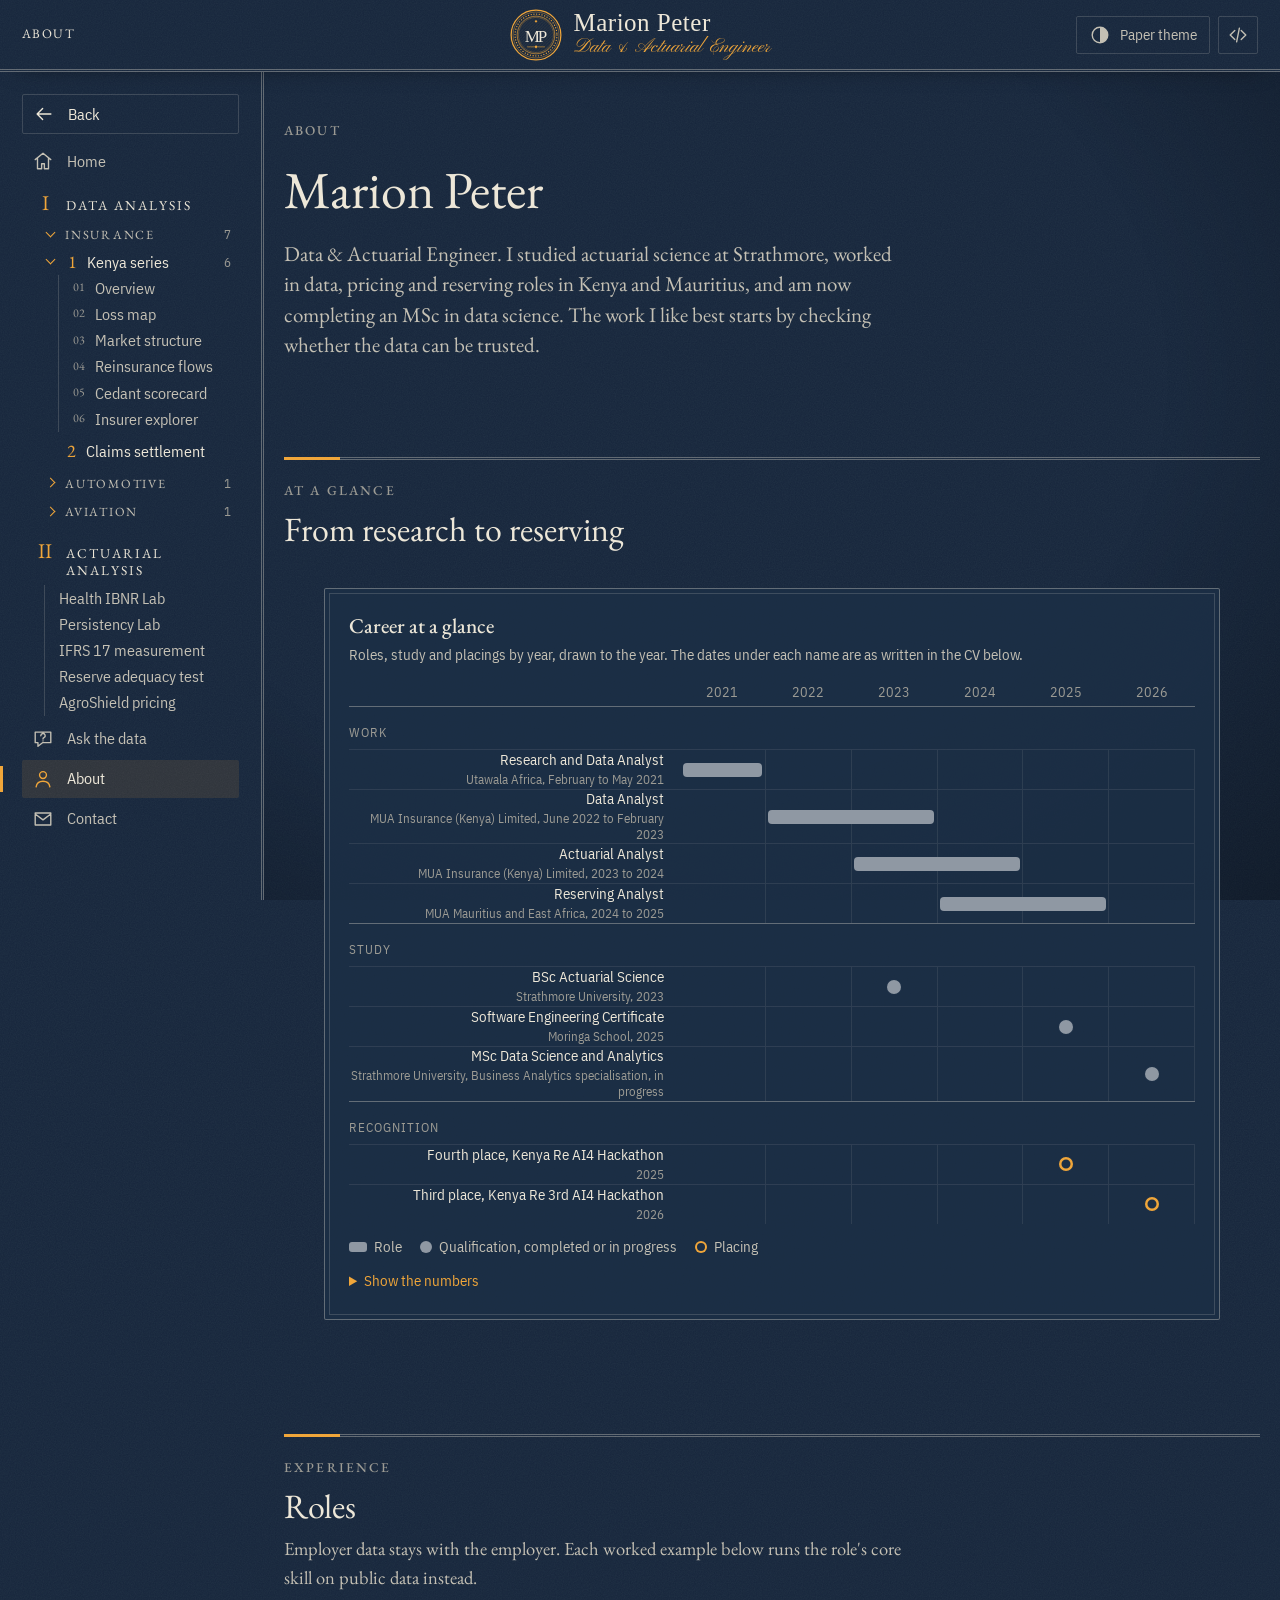
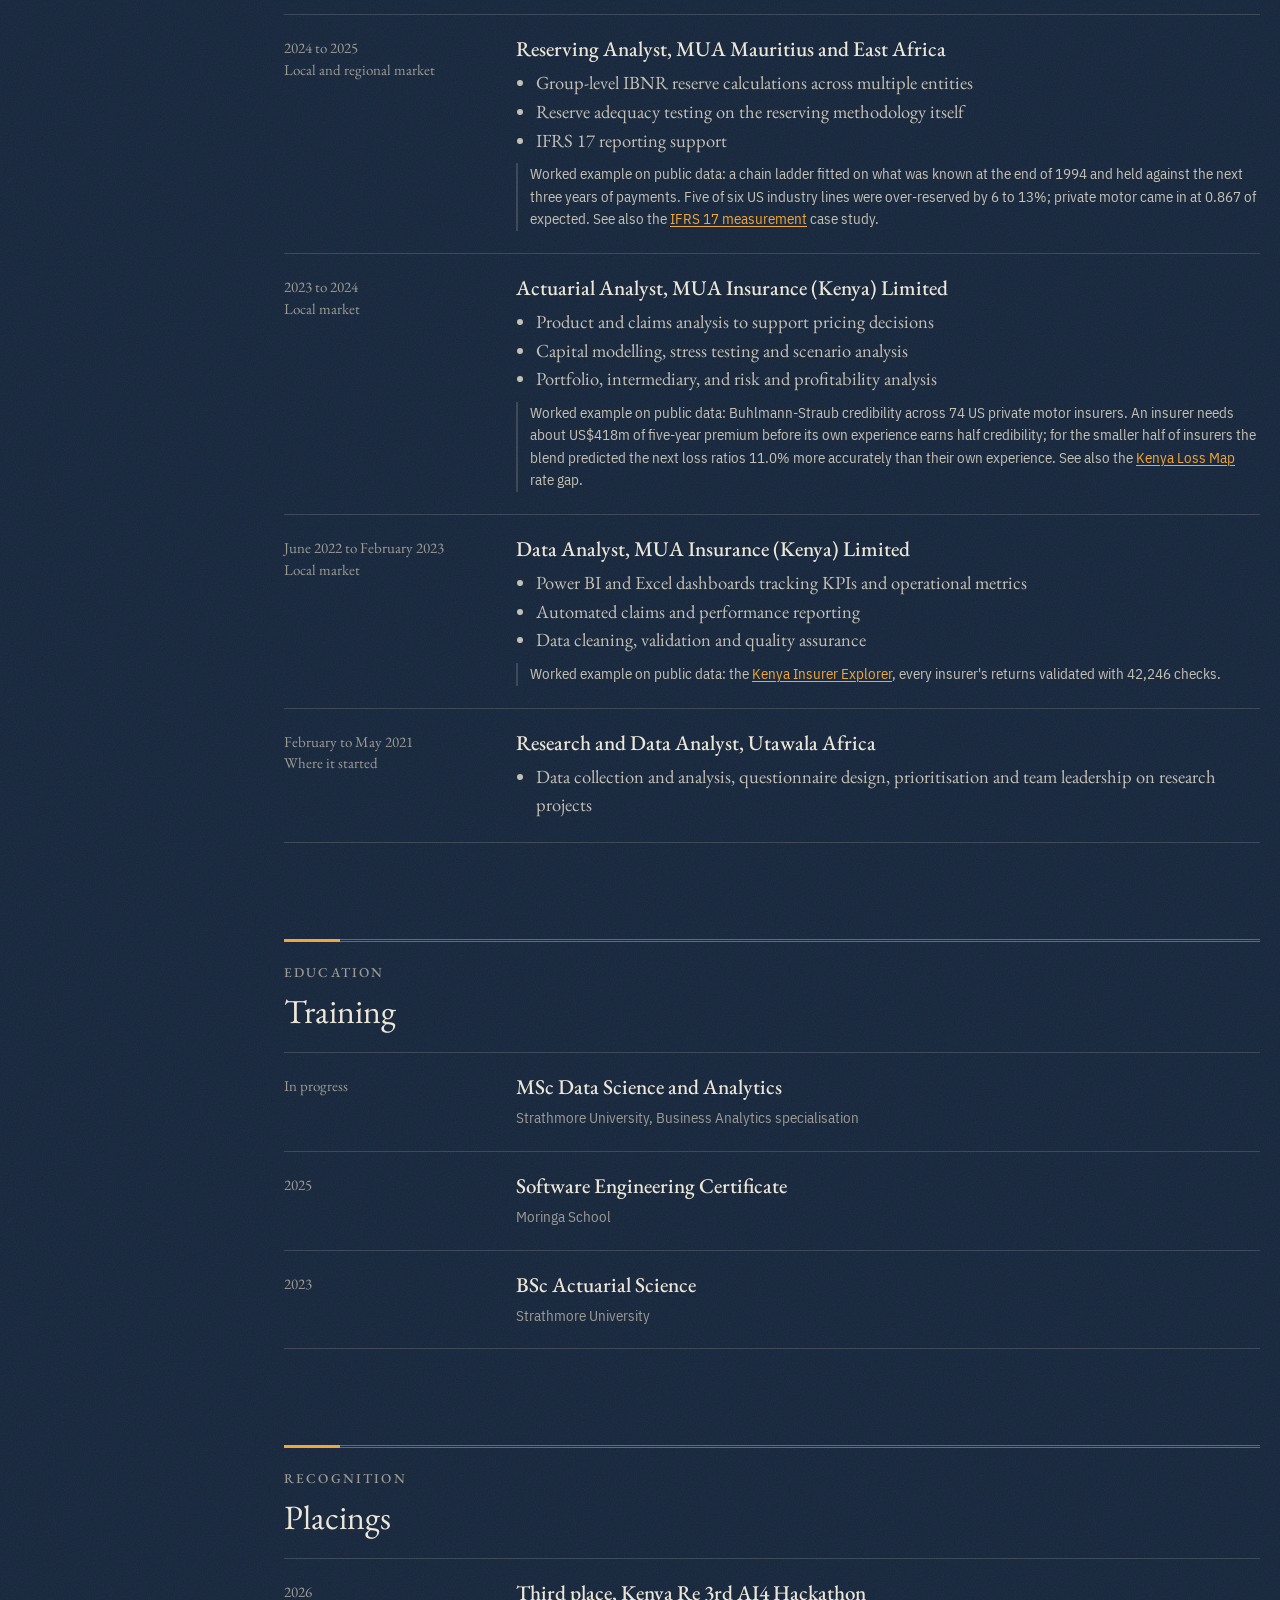
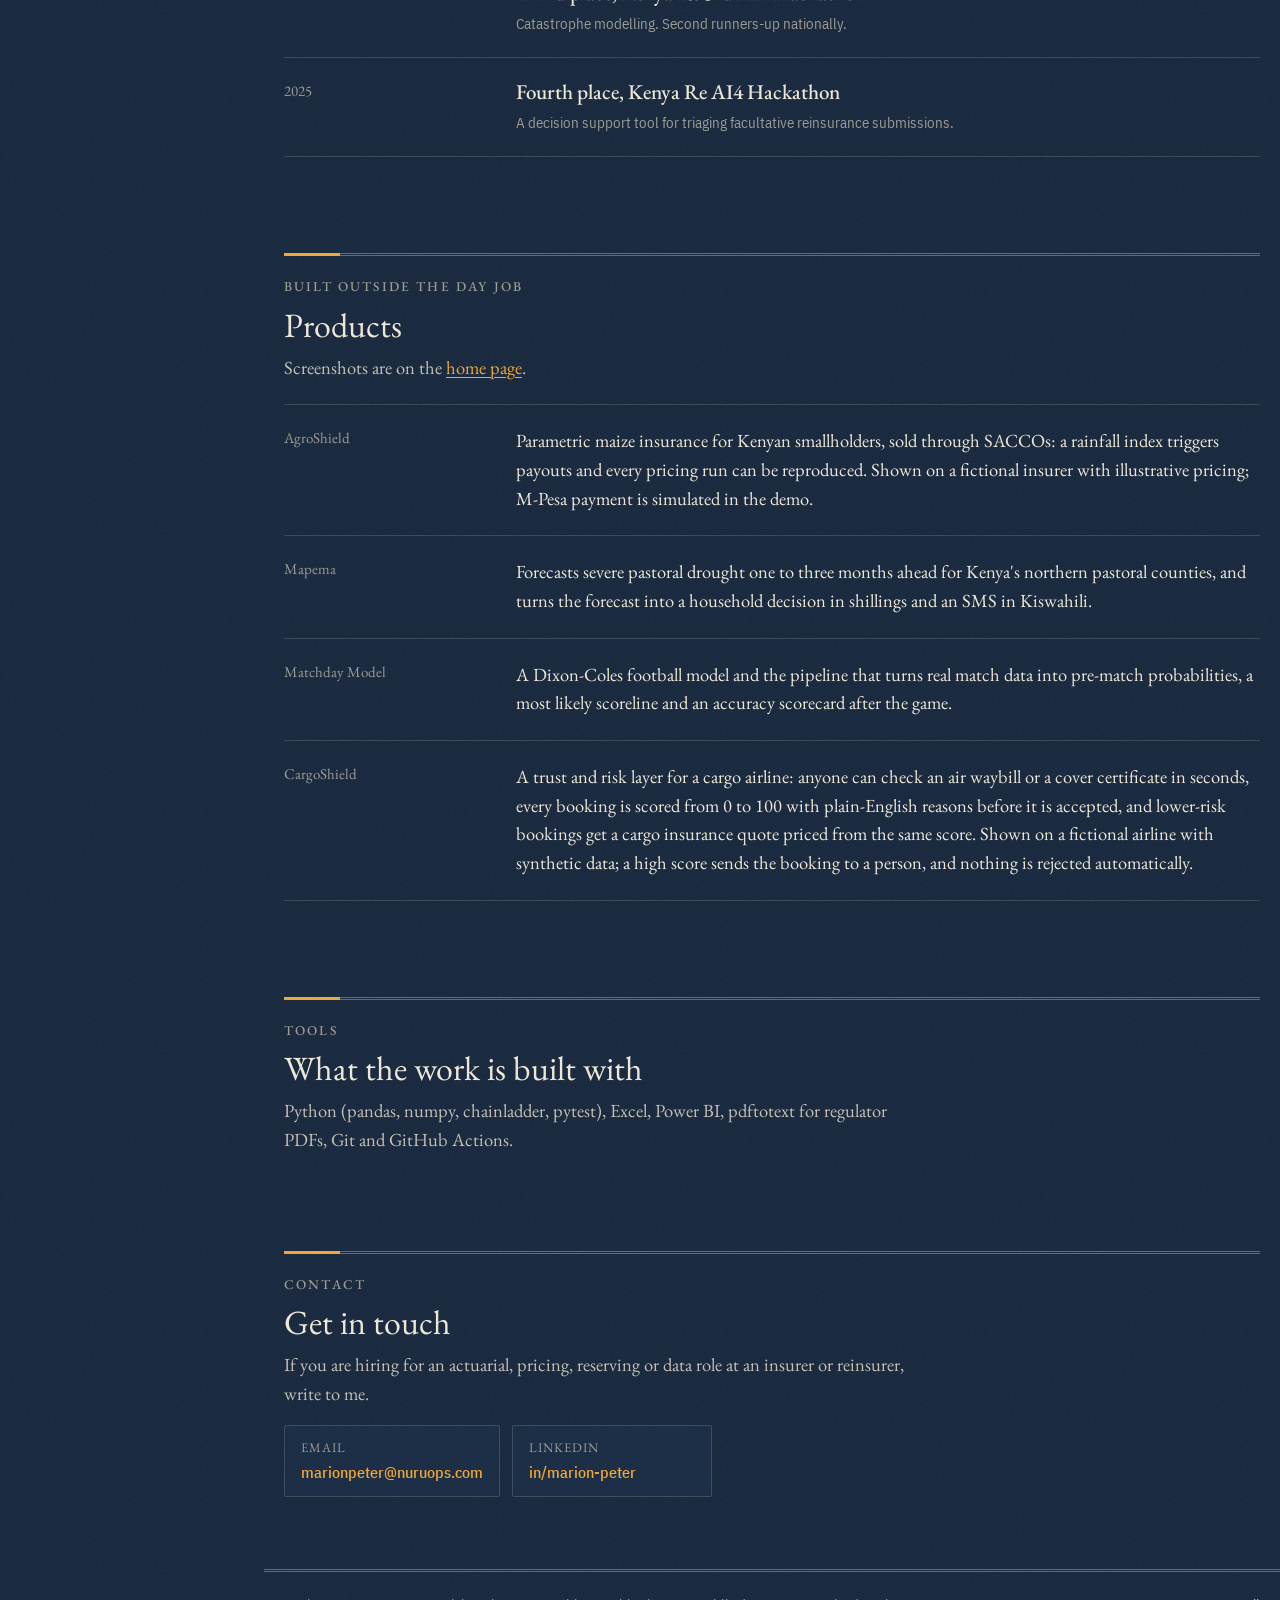
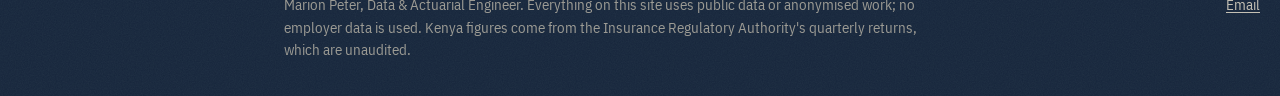
==== commit 296b7678: "Data analysis hierarchy: Insurance with the Kenya series and Claims settlement; claims card, figures" ====
--- a/about/index.html
+++ b/about/index.html
@@ -47,7 +47,7 @@
 </svg><span class="mp-who"><b class="mp-nm">Marion Peter</b><span class="mp-role">Data &amp; Actuarial Engineer</span></span></a>
 <div class="mp-tools"><button class="mp-theme" type="button" hidden><svg class="mp-ic" viewBox="0 0 24 24" width="22" height="22" aria-hidden="true" focusable="false" fill="none" stroke="currentColor" stroke-width="1.5" stroke-linecap="round" stroke-linejoin="round"><path d="M12 3.5a8.5 8.5 0 1 0 0 17 8.5 8.5 0 0 0 0-17z"/><path d="M12 3.5a8.5 8.5 0 0 1 0 17z" fill="currentColor" stroke="none"/></svg><span class="mp-l">Paper theme</span></button><a class="mp-gh" href="https://github.com/maidenpeter" aria-label="GitHub" title="GitHub"><svg class="mp-ic" viewBox="0 0 24 24" width="22" height="22" aria-hidden="true" focusable="false" fill="none" stroke="currentColor" stroke-width="1.5" stroke-linecap="round" stroke-linejoin="round"><path d="M8.5 7 3.5 12l5 5M15.5 7l5 5-5 5M13.5 4.5l-3 15"/></svg><span class="mp-l">GitHub</span></a></div>
 </header>
-<div class="mp-side"><nav class="mp-nav" aria-label="Main"><a class="mp-back" href="/"><svg class="mp-ic" viewBox="0 0 24 24" width="22" height="22" aria-hidden="true" focusable="false" fill="none" stroke="currentColor" stroke-width="1.5" stroke-linecap="round" stroke-linejoin="round"><path d="M19.5 12h-15M10.5 6l-6 6 6 6"/></svg><span class="mp-l">Back</span><span class="mp-s">Back</span></a><a href="/" data-spy=""><svg class="mp-ic" viewBox="0 0 24 24" width="22" height="22" aria-hidden="true" focusable="false" fill="none" stroke="currentColor" stroke-width="1.5" stroke-linecap="round" stroke-linejoin="round"><path d="M3.5 10.5 12 3.5l8.5 7M6 9v11.5h4.5V15h3v5.5H18V9"/></svg><span class="mp-l">Home</span><span class="mp-s">Home</span></a><div class="mp-ch"><button class="mp-ch-btn" type="button" popovertarget="mp-ch-data" data-spy="data work signals ask data-more"><svg class="mp-ic" viewBox="0 0 24 24" width="22" height="22" aria-hidden="true" focusable="false" fill="none" stroke="currentColor" stroke-width="1.5" stroke-linecap="round" stroke-linejoin="round"><path d="M3.5 20.5h17M7 17v-5M12 17V6.5M17 17V9.5"/></svg><span class="mp-s">Data</span></button><div class="mp-items" id="mp-ch-data" popover aria-label="Data analysis"><a class="mp-ch-link" href="/#data" data-spy="data work signals ask data-more"><span class="mp-num">I</span><span class="mp-ch-t">Data analysis</span><span class="mp-ch-line">Insurance, automotive and aviation data, checked before it is believed</span></a><details class="mp-grp" open><summary class="mp-grp-t">Insurance<span class="mp-grp-n">6</span></summary><div class="mp-grp-in"><a class="mp-it" href="/kenya-insurance/"><span class="mp-it-n">01</span>Kenya series</a><a class="mp-it" href="/ira-kenya-insurance/page/kenya-insurance-loss-map.html"><span class="mp-it-n">02</span>Loss map</a><a class="mp-it" href="/ira-kenya-insurance/page/kenya-insurance-market-structure.html"><span class="mp-it-n">03</span>Market structure</a><a class="mp-it" href="/ira-kenya-insurance/page/kenya-insurance-reinsurance-flows.html"><span class="mp-it-n">04</span>Reinsurance flows</a><a class="mp-it" href="/ira-kenya-reinsurance/page/kenya-cedant-scorecard.html"><span class="mp-it-n">05</span>Cedant scorecard</a><a class="mp-it" href="/ira-kenya-data/explorer/kenya-insurer-explorer.html"><span class="mp-it-n">06</span>Insurer explorer</a></div></details><details class="mp-grp"><summary class="mp-grp-t">Automotive<span class="mp-grp-n">1</span></summary><div class="mp-grp-in"><a class="mp-it" href="/work/dealer-revenue/">Dealer revenue audit</a></div></details><details class="mp-grp"><summary class="mp-grp-t">Aviation<span class="mp-grp-n">1</span></summary><div class="mp-grp-in"><a class="mp-it" href="/#cargoshield">CargoShield</a></div></details></div></div><div class="mp-ch"><button class="mp-ch-btn" type="button" popovertarget="mp-ch-actuarial" data-spy="actuarial apps actuarial-cases"><svg class="mp-ic" viewBox="0 0 24 24" width="22" height="22" aria-hidden="true" focusable="false" fill="none" stroke="currentColor" stroke-width="1.5" stroke-linecap="round" stroke-linejoin="round"><path d="M4 4h4.5v4.5H4zM9.75 4h4.5v4.5h-4.5zM15.5 4H20v4.5h-4.5zM4 9.75h4.5v4.5H4zM9.75 9.75h4.5v4.5h-4.5zM4 15.5h4.5V20H4z"/></svg><span class="mp-s">Actuarial</span></button><div class="mp-items" id="mp-ch-actuarial" popover aria-label="Actuarial analysis"><a class="mp-ch-link" href="/#actuarial" data-spy="actuarial apps actuarial-cases"><span class="mp-num">II</span><span class="mp-ch-t">Actuarial analysis</span><span class="mp-ch-line">Reserving, IFRS 17 and pricing</span></a><a class="mp-it" href="/#hil">Health IBNR Lab</a><a class="mp-it" href="/#ipl">Persistency Lab</a><a class="mp-it" href="/work/ifrs17-measurement/">IFRS 17 measurement</a><a class="mp-it" href="/work/valuation-adequacy/">Reserve adequacy test</a><a class="mp-it" href="/#agroshield">AgroShield pricing</a></div></div><a href="/ask/" data-spy=""><svg class="mp-ic" viewBox="0 0 24 24" width="22" height="22" aria-hidden="true" focusable="false" fill="none" stroke="currentColor" stroke-width="1.5" stroke-linecap="round" stroke-linejoin="round"><path d="M3.5 4.5h17v11.5h-9l-5 4v-4h-3zM9.6 8.4a2.4 2.4 0 1 1 3.4 2.2c-.6.3-1 .8-1 1.5M12 14v.1"/></svg><span class="mp-l">Ask the data</span><span class="mp-s">Ask</span></a><a href="/about/" aria-current="page" data-spy="method"><svg class="mp-ic" viewBox="0 0 24 24" width="22" height="22" aria-hidden="true" focusable="false" fill="none" stroke="currentColor" stroke-width="1.5" stroke-linecap="round" stroke-linejoin="round"><path d="M12 11.5a3.75 3.75 0 1 0 0-7.5 3.75 3.75 0 0 0 0 7.5zM4.5 20.5c.6-3.9 3.6-6 7.5-6s6.9 2.1 7.5 6"/></svg><span class="mp-l">About</span><span class="mp-s">About</span></a><a href="/#contact" data-spy="contact"><svg class="mp-ic" viewBox="0 0 24 24" width="22" height="22" aria-hidden="true" focusable="false" fill="none" stroke="currentColor" stroke-width="1.5" stroke-linecap="round" stroke-linejoin="round"><path d="M3.5 5.5h17v13h-17zM3.5 6.5l8.5 6.5 8.5-6.5"/></svg><span class="mp-l">Contact</span><span class="mp-s">Contact</span></a></nav></div>
+<div class="mp-side"><nav class="mp-nav" aria-label="Main"><a class="mp-back" href="/"><svg class="mp-ic" viewBox="0 0 24 24" width="22" height="22" aria-hidden="true" focusable="false" fill="none" stroke="currentColor" stroke-width="1.5" stroke-linecap="round" stroke-linejoin="round"><path d="M19.5 12h-15M10.5 6l-6 6 6 6"/></svg><span class="mp-l">Back</span><span class="mp-s">Back</span></a><a href="/" data-spy=""><svg class="mp-ic" viewBox="0 0 24 24" width="22" height="22" aria-hidden="true" focusable="false" fill="none" stroke="currentColor" stroke-width="1.5" stroke-linecap="round" stroke-linejoin="round"><path d="M3.5 10.5 12 3.5l8.5 7M6 9v11.5h4.5V15h3v5.5H18V9"/></svg><span class="mp-l">Home</span><span class="mp-s">Home</span></a><div class="mp-ch"><button class="mp-ch-btn" type="button" popovertarget="mp-ch-data" data-spy="data work signals claims ask data-more"><svg class="mp-ic" viewBox="0 0 24 24" width="22" height="22" aria-hidden="true" focusable="false" fill="none" stroke="currentColor" stroke-width="1.5" stroke-linecap="round" stroke-linejoin="round"><path d="M3.5 20.5h17M7 17v-5M12 17V6.5M17 17V9.5"/></svg><span class="mp-s">Data</span></button><div class="mp-items" id="mp-ch-data" popover aria-label="Data analysis"><a class="mp-ch-link" href="/#data" data-spy="data work signals claims ask data-more"><span class="mp-num">I</span><span class="mp-ch-t">Data analysis</span><span class="mp-ch-line">Insurance, automotive and aviation data, checked before it is believed</span></a><details class="mp-grp" open><summary class="mp-grp-t">Insurance<span class="mp-grp-n">7</span></summary><div class="mp-grp-in"><details class="mp-grp mp-an" open><summary class="mp-grp-t"><span class="mp-an-n">1</span>Kenya series<span class="mp-grp-n">6</span></summary><div class="mp-grp-in"><a class="mp-it" href="/kenya-insurance/"><span class="mp-it-n">01</span>Overview</a><a class="mp-it" href="/ira-kenya-insurance/page/kenya-insurance-loss-map.html"><span class="mp-it-n">02</span>Loss map</a><a class="mp-it" href="/ira-kenya-insurance/page/kenya-insurance-market-structure.html"><span class="mp-it-n">03</span>Market structure</a><a class="mp-it" href="/ira-kenya-insurance/page/kenya-insurance-reinsurance-flows.html"><span class="mp-it-n">04</span>Reinsurance flows</a><a class="mp-it" href="/ira-kenya-reinsurance/page/kenya-cedant-scorecard.html"><span class="mp-it-n">05</span>Cedant scorecard</a><a class="mp-it" href="/ira-kenya-data/explorer/kenya-insurer-explorer.html"><span class="mp-it-n">06</span>Insurer explorer</a></div></details><a class="mp-it mp-an-link" href="/ira-kenya-insurance/page/kenya-claims-settlement.html"><span class="mp-an-n">2</span>Claims settlement</a></div></details><details class="mp-grp"><summary class="mp-grp-t">Automotive<span class="mp-grp-n">1</span></summary><div class="mp-grp-in"><a class="mp-it" href="/work/dealer-revenue/">Dealer revenue audit</a></div></details><details class="mp-grp"><summary class="mp-grp-t">Aviation<span class="mp-grp-n">1</span></summary><div class="mp-grp-in"><a class="mp-it" href="/#cargoshield">CargoShield</a></div></details></div></div><div class="mp-ch"><button class="mp-ch-btn" type="button" popovertarget="mp-ch-actuarial" data-spy="actuarial apps actuarial-cases"><svg class="mp-ic" viewBox="0 0 24 24" width="22" height="22" aria-hidden="true" focusable="false" fill="none" stroke="currentColor" stroke-width="1.5" stroke-linecap="round" stroke-linejoin="round"><path d="M4 4h4.5v4.5H4zM9.75 4h4.5v4.5h-4.5zM15.5 4H20v4.5h-4.5zM4 9.75h4.5v4.5H4zM9.75 9.75h4.5v4.5h-4.5zM4 15.5h4.5V20H4z"/></svg><span class="mp-s">Actuarial</span></button><div class="mp-items" id="mp-ch-actuarial" popover aria-label="Actuarial analysis"><a class="mp-ch-link" href="/#actuarial" data-spy="actuarial apps actuarial-cases"><span class="mp-num">II</span><span class="mp-ch-t">Actuarial analysis</span><span class="mp-ch-line">Reserving, IFRS 17 and pricing</span></a><a class="mp-it" href="/#hil">Health IBNR Lab</a><a class="mp-it" href="/#ipl">Persistency Lab</a><a class="mp-it" href="/work/ifrs17-measurement/">IFRS 17 measurement</a><a class="mp-it" href="/work/valuation-adequacy/">Reserve adequacy test</a><a class="mp-it" href="/#agroshield">AgroShield pricing</a></div></div><a href="/ask/" data-spy=""><svg class="mp-ic" viewBox="0 0 24 24" width="22" height="22" aria-hidden="true" focusable="false" fill="none" stroke="currentColor" stroke-width="1.5" stroke-linecap="round" stroke-linejoin="round"><path d="M3.5 4.5h17v11.5h-9l-5 4v-4h-3zM9.6 8.4a2.4 2.4 0 1 1 3.4 2.2c-.6.3-1 .8-1 1.5M12 14v.1"/></svg><span class="mp-l">Ask the data</span><span class="mp-s">Ask</span></a><a href="/about/" aria-current="page" data-spy="method"><svg class="mp-ic" viewBox="0 0 24 24" width="22" height="22" aria-hidden="true" focusable="false" fill="none" stroke="currentColor" stroke-width="1.5" stroke-linecap="round" stroke-linejoin="round"><path d="M12 11.5a3.75 3.75 0 1 0 0-7.5 3.75 3.75 0 0 0 0 7.5zM4.5 20.5c.6-3.9 3.6-6 7.5-6s6.9 2.1 7.5 6"/></svg><span class="mp-l">About</span><span class="mp-s">About</span></a><a href="/#contact" data-spy="contact"><svg class="mp-ic" viewBox="0 0 24 24" width="22" height="22" aria-hidden="true" focusable="false" fill="none" stroke="currentColor" stroke-width="1.5" stroke-linecap="round" stroke-linejoin="round"><path d="M3.5 5.5h17v13h-17zM3.5 6.5l8.5 6.5 8.5-6.5"/></svg><span class="mp-l">Contact</span><span class="mp-s">Contact</span></a></nav></div>
 
 <main id="main" class="wrap">
 <section aria-labelledby="h1">
--- a/assets/nav.css
+++ b/assets/nav.css
@@ -71,6 +71,13 @@
 .mp-nav .mp-grp .mp-it{margin-left:0}
 .mp-it-n{display:inline-block;min-width:22px;font-family:var(--label);font-size:12px;letter-spacing:.04em;color:var(--muted);font-variant-numeric:tabular-nums}
 .mp-nav .mp-it[aria-current] .mp-it-n{color:var(--accent)}
+/* analyses inside an industry: a numeral and a name in plain type, their pages indented under them */
+.mp-grp .mp-grp{margin-left:0}
+.mp-an > .mp-grp-t,.mp-nav .mp-an-link{font-family:var(--ui);font-size:15.5px;letter-spacing:0;text-transform:none;color:var(--ink);line-height:1.3}
+.mp-an-n{flex:none;min-width:14px;font-family:var(--display);font-size:18px;line-height:1;color:var(--accent);text-align:center}
+.mp-nav .mp-an .mp-it{margin-left:14px}
+.mp-nav .mp-an-link{gap:8px;padding:6px 8px 5px 20px;border-left:0}
+.mp-nav .mp-an-link[aria-current]{border-left:2px solid var(--accent);padding-left:18px}
 @media (prefers-reduced-motion:reduce){.mp-grp-t::before{transition:none}}
 .mp-skip{position:absolute;left:-9999px;top:8px;z-index:40;padding:8px 14px;background:var(--accent);color:var(--on-accent,var(--ground));font-family:var(--ui);font-size:15px;text-decoration:none}
 .mp-skip:focus{left:12px}
@@ -121,13 +128,13 @@
   .mp-nav > a[aria-current]::before,.mp-nav > a.mp-here::before,.mp-nav .mp-ch-link[aria-current]::before,.mp-nav .mp-ch-link.mp-here::before{left:-22px}
 }
 /* shorter windows: the side bar tightens step by step so every link stays on screen */
-@media (min-width:861px) and (max-height:900px){.mp-ch-line{display:none}.mp-nav .mp-ch-link{padding-block:6px 5px}.mp-ch{margin:4px 0 2px}}
-@media (min-width:861px) and (max-height:820px){.mp-nav > a{padding-block:6px}.mp-nav .mp-it{padding-block:2px}.mp-grp-t{padding-block:4px 3px}}
+@media (min-width:861px) and (max-height:900px){.mp-ch-line{display:none}.mp-nav .mp-ch-link{padding-block:6px 5px}.mp-ch{margin:4px 0 2px}.mp-nav .mp-it{padding-block:3px}.mp-grp-t{padding-block:4px 3px}.mp-nav .mp-an-link{padding-block:4px 3px}}
+@media (min-width:861px) and (max-height:820px){.mp-nav > a{padding-block:4px}.mp-nav .mp-it{padding-block:1px}.mp-grp-t{padding-block:2px}.mp-nav .mp-an-link{padding-block:2px}.mp-nav .mp-back{margin-bottom:3px}}
 @media (min-width:861px) and (max-height:720px){.mp-side{padding-block:12px}.mp-nav > a{padding-block:4px}.mp-nav .mp-back{margin-bottom:2px}.mp-nav .mp-it{padding-block:1px}}
 @media (min-width:861px) and (max-height:620px){:root{--mp-top:58px}.mp-seal{width:40px;height:40px}.mp-nm{font-size:21px}.mp-role{font-size:17px}.mp-nav > a{padding-block:4px;font-size:15px}.mp-nav .mp-it{padding-block:1px;font-size:14px}.mp-nav .mp-ch-link{padding-block:4px 3px}}
 @media (min-width:861px) and (max-height:540px){.mp-side{padding-block:8px}.mp-nav > a{padding-block:2px}.mp-nav .mp-it{padding-block:0;font-size:14px}}
 /* the industry groups tighten too; on the shortest windows the other chapter keeps only its own link */
-@media (min-width:861px) and (max-height:720px){.mp-grp-t{padding-block:3px 2px}.mp-grp-in{padding-bottom:2px}}
+@media (min-width:861px) and (max-height:720px){.mp-grp-t{padding-block:1px}.mp-nav .mp-an-link{padding-block:1px}.mp-grp-in{padding-bottom:1px}.mp-nav .mp-it{padding-block:0}}
 @media (min-width:861px) and (max-height:620px){.mp-grp-t{padding-block:1px;font-size:11.5px}.mp-grp-in{padding-bottom:0}.mp-grp-n{display:none}}
 @media (min-width:861px) and (max-height:680px){.mp-nav:has(.mp-ch-btn.mp-cur) .mp-ch:not(:has(.mp-cur)) :is(.mp-it,.mp-grp){display:none}}
 @media (min-width:861px) and (max-height:600px){.mp-nav > a{padding-block:3px}.mp-grp-t{padding-block:0}}
--- a/assets/viz.css
+++ b/assets/viz.css
@@ -149,6 +149,8 @@
   .vz-pt b:not(.keep){display:none}
   .vz-quad{display:none}
   .vz-dot b:not(.r){display:none}
+  .vz-bandlab{display:none}
+  .vz-dot b .u{display:none}
   .vz-axis .o,.vz-gx b.o{display:none}
   .vz-grades,.vz-grades thead,.vz-grades tbody{display:block}
   .vz-grades tr{display:grid;grid-template-columns:repeat(9,minmax(0,1fr));gap:2px;margin-bottom:2px}
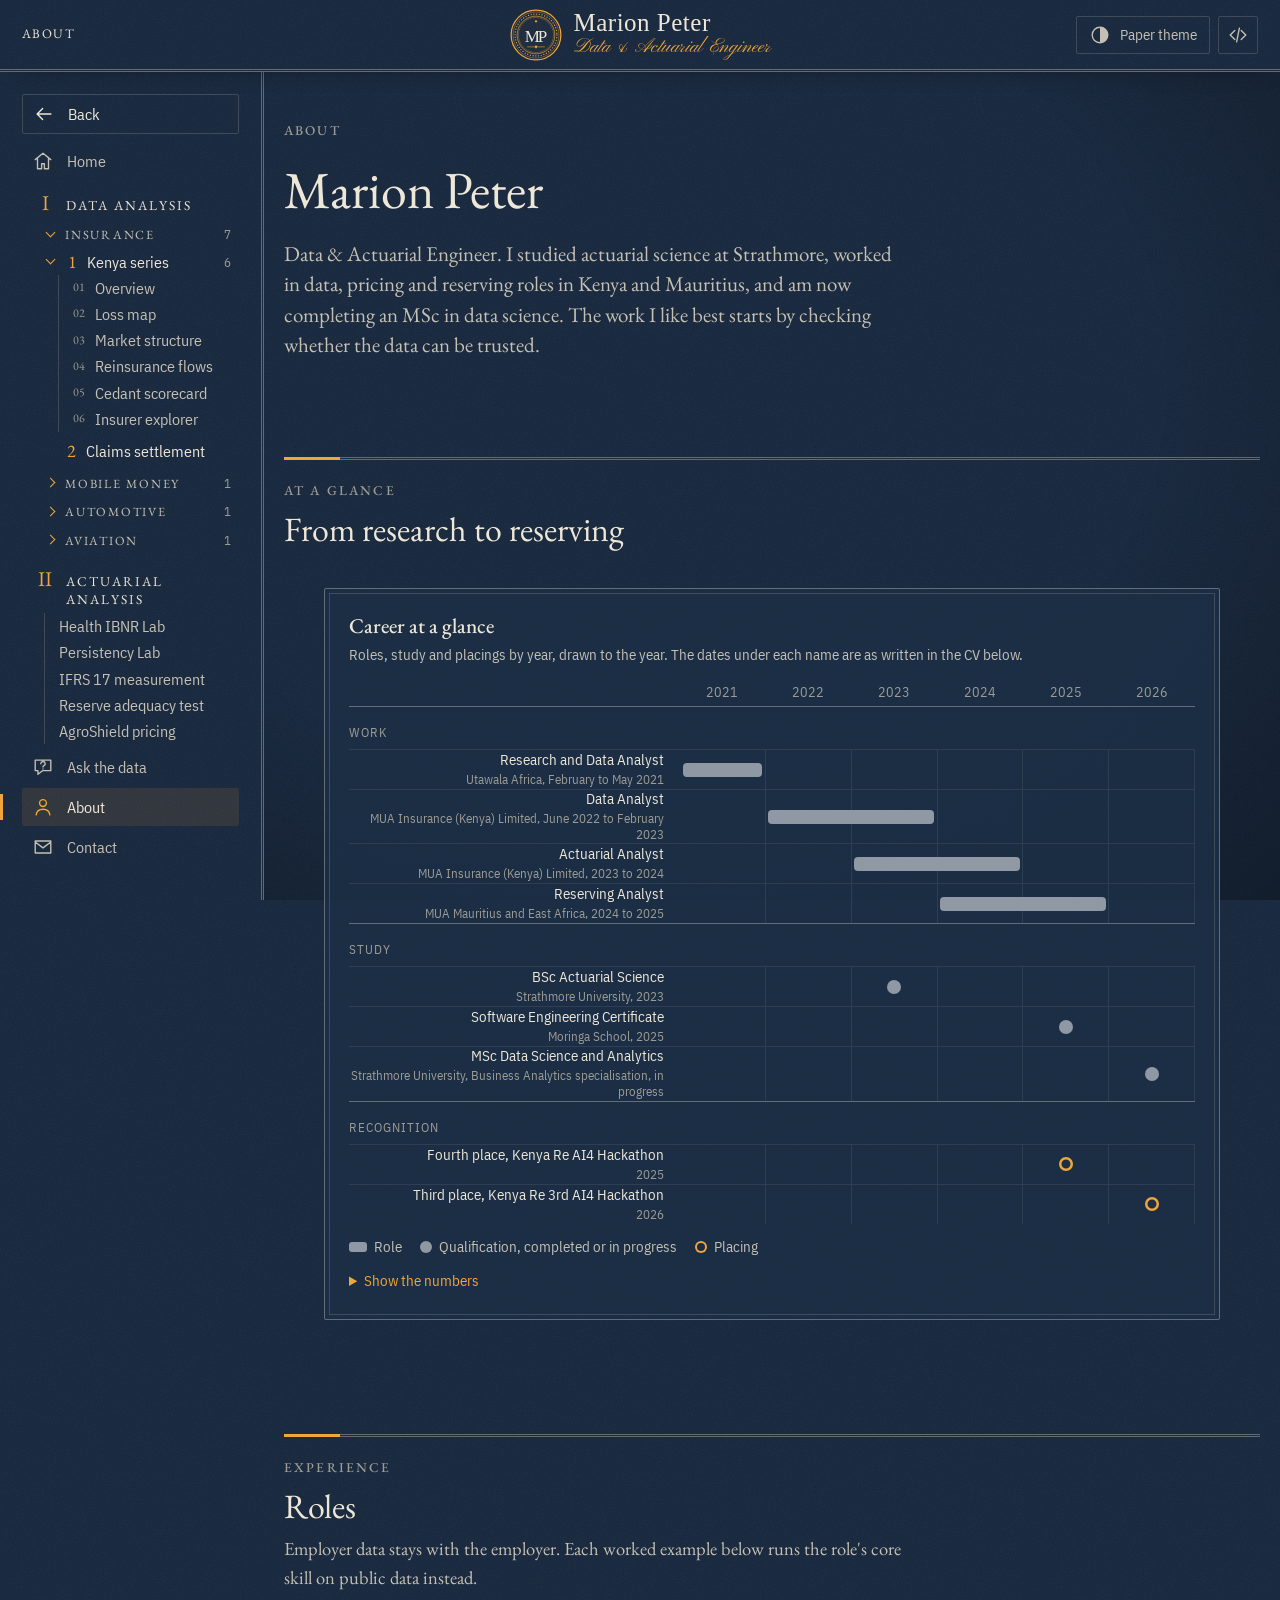
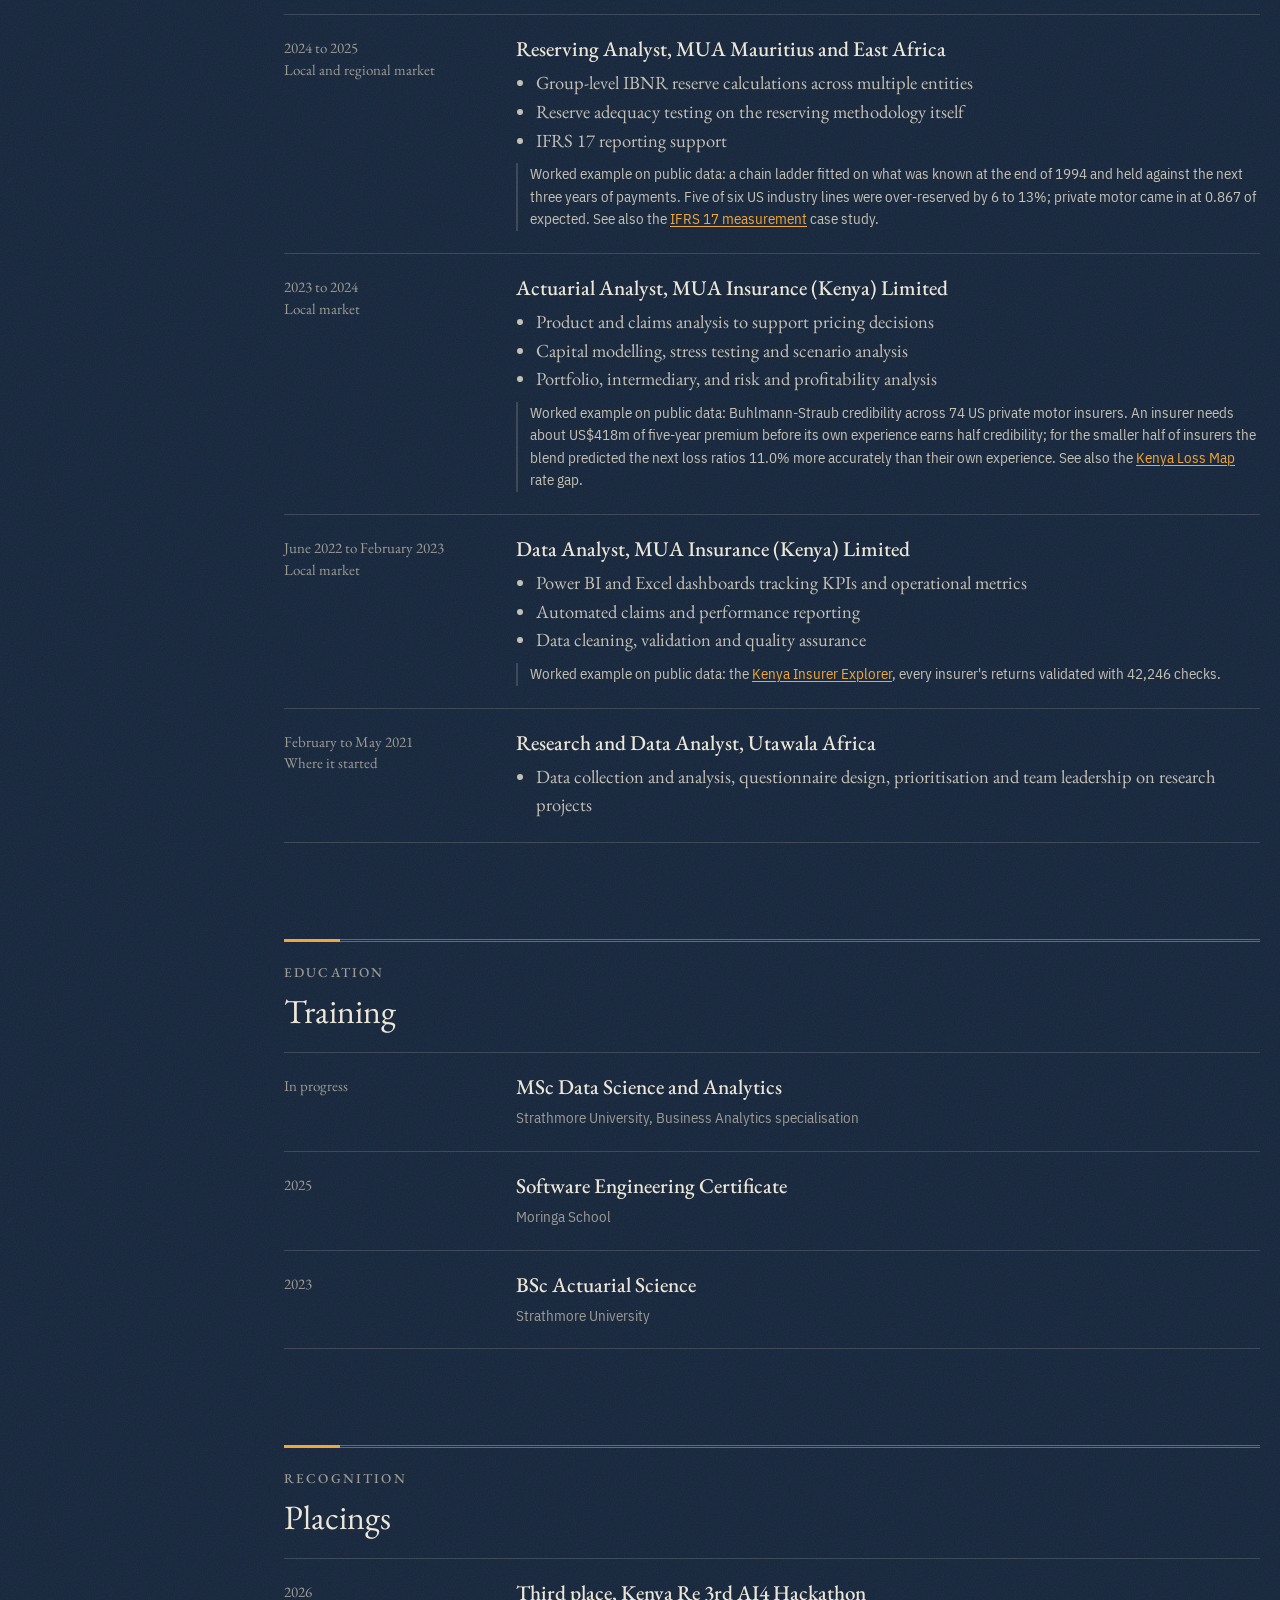
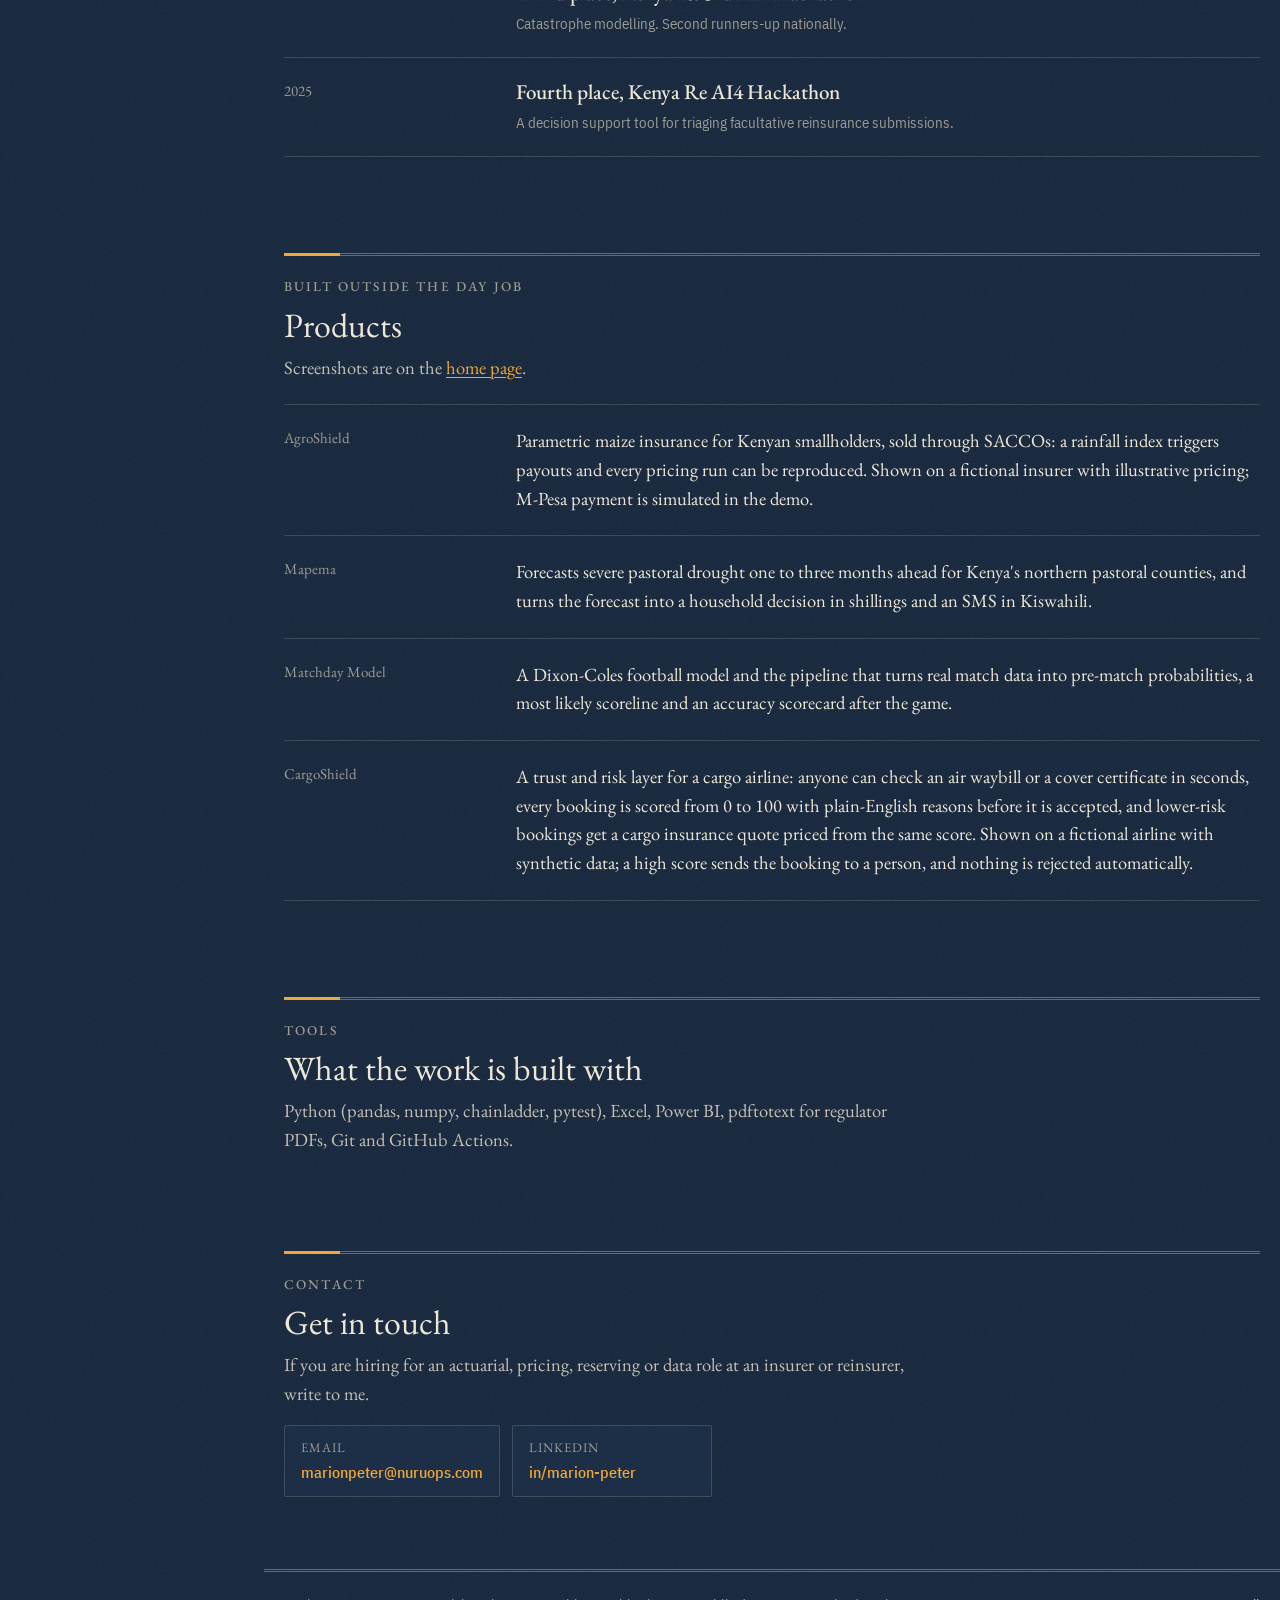
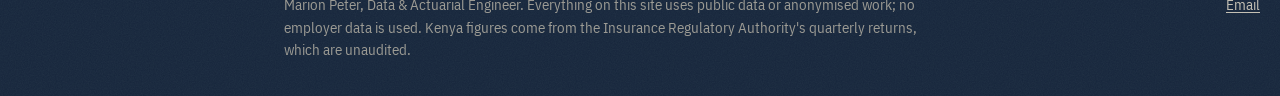
==== commit b5510baa: "M-Pesa analysis series: its own section and side bar group, with the statement reader as analysis 01" ====
--- a/about/index.html
+++ b/about/index.html
@@ -47,7 +47,7 @@
 </svg><span class="mp-who"><b class="mp-nm">Marion Peter</b><span class="mp-role">Data &amp; Actuarial Engineer</span></span></a>
 <div class="mp-tools"><button class="mp-theme" type="button" hidden><svg class="mp-ic" viewBox="0 0 24 24" width="22" height="22" aria-hidden="true" focusable="false" fill="none" stroke="currentColor" stroke-width="1.5" stroke-linecap="round" stroke-linejoin="round"><path d="M12 3.5a8.5 8.5 0 1 0 0 17 8.5 8.5 0 0 0 0-17z"/><path d="M12 3.5a8.5 8.5 0 0 1 0 17z" fill="currentColor" stroke="none"/></svg><span class="mp-l">Paper theme</span></button><a class="mp-gh" href="https://github.com/maidenpeter" aria-label="GitHub" title="GitHub"><svg class="mp-ic" viewBox="0 0 24 24" width="22" height="22" aria-hidden="true" focusable="false" fill="none" stroke="currentColor" stroke-width="1.5" stroke-linecap="round" stroke-linejoin="round"><path d="M8.5 7 3.5 12l5 5M15.5 7l5 5-5 5M13.5 4.5l-3 15"/></svg><span class="mp-l">GitHub</span></a></div>
 </header>
-<div class="mp-side"><nav class="mp-nav" aria-label="Main"><a class="mp-back" href="/"><svg class="mp-ic" viewBox="0 0 24 24" width="22" height="22" aria-hidden="true" focusable="false" fill="none" stroke="currentColor" stroke-width="1.5" stroke-linecap="round" stroke-linejoin="round"><path d="M19.5 12h-15M10.5 6l-6 6 6 6"/></svg><span class="mp-l">Back</span><span class="mp-s">Back</span></a><a href="/" data-spy=""><svg class="mp-ic" viewBox="0 0 24 24" width="22" height="22" aria-hidden="true" focusable="false" fill="none" stroke="currentColor" stroke-width="1.5" stroke-linecap="round" stroke-linejoin="round"><path d="M3.5 10.5 12 3.5l8.5 7M6 9v11.5h4.5V15h3v5.5H18V9"/></svg><span class="mp-l">Home</span><span class="mp-s">Home</span></a><div class="mp-ch"><button class="mp-ch-btn" type="button" popovertarget="mp-ch-data" data-spy="data work signals claims ask data-more"><svg class="mp-ic" viewBox="0 0 24 24" width="22" height="22" aria-hidden="true" focusable="false" fill="none" stroke="currentColor" stroke-width="1.5" stroke-linecap="round" stroke-linejoin="round"><path d="M3.5 20.5h17M7 17v-5M12 17V6.5M17 17V9.5"/></svg><span class="mp-s">Data</span></button><div class="mp-items" id="mp-ch-data" popover aria-label="Data analysis"><a class="mp-ch-link" href="/#data" data-spy="data work signals claims ask data-more"><span class="mp-num">I</span><span class="mp-ch-t">Data analysis</span><span class="mp-ch-line">Insurance, automotive and aviation data, checked before it is believed</span></a><details class="mp-grp" open><summary class="mp-grp-t">Insurance<span class="mp-grp-n">7</span></summary><div class="mp-grp-in"><details class="mp-grp mp-an" open><summary class="mp-grp-t"><span class="mp-an-n">1</span>Kenya series<span class="mp-grp-n">6</span></summary><div class="mp-grp-in"><a class="mp-it" href="/kenya-insurance/"><span class="mp-it-n">01</span>Overview</a><a class="mp-it" href="/ira-kenya-insurance/page/kenya-insurance-loss-map.html"><span class="mp-it-n">02</span>Loss map</a><a class="mp-it" href="/ira-kenya-insurance/page/kenya-insurance-market-structure.html"><span class="mp-it-n">03</span>Market structure</a><a class="mp-it" href="/ira-kenya-insurance/page/kenya-insurance-reinsurance-flows.html"><span class="mp-it-n">04</span>Reinsurance flows</a><a class="mp-it" href="/ira-kenya-reinsurance/page/kenya-cedant-scorecard.html"><span class="mp-it-n">05</span>Cedant scorecard</a><a class="mp-it" href="/ira-kenya-data/explorer/kenya-insurer-explorer.html"><span class="mp-it-n">06</span>Insurer explorer</a></div></details><a class="mp-it mp-an-link" href="/ira-kenya-insurance/page/kenya-claims-settlement.html"><span class="mp-an-n">2</span>Claims settlement</a></div></details><details class="mp-grp"><summary class="mp-grp-t">Automotive<span class="mp-grp-n">1</span></summary><div class="mp-grp-in"><a class="mp-it" href="/work/dealer-revenue/">Dealer revenue audit</a></div></details><details class="mp-grp"><summary class="mp-grp-t">Aviation<span class="mp-grp-n">1</span></summary><div class="mp-grp-in"><a class="mp-it" href="/#cargoshield">CargoShield</a></div></details></div></div><div class="mp-ch"><button class="mp-ch-btn" type="button" popovertarget="mp-ch-actuarial" data-spy="actuarial apps actuarial-cases"><svg class="mp-ic" viewBox="0 0 24 24" width="22" height="22" aria-hidden="true" focusable="false" fill="none" stroke="currentColor" stroke-width="1.5" stroke-linecap="round" stroke-linejoin="round"><path d="M4 4h4.5v4.5H4zM9.75 4h4.5v4.5h-4.5zM15.5 4H20v4.5h-4.5zM4 9.75h4.5v4.5H4zM9.75 9.75h4.5v4.5h-4.5zM4 15.5h4.5V20H4z"/></svg><span class="mp-s">Actuarial</span></button><div class="mp-items" id="mp-ch-actuarial" popover aria-label="Actuarial analysis"><a class="mp-ch-link" href="/#actuarial" data-spy="actuarial apps actuarial-cases"><span class="mp-num">II</span><span class="mp-ch-t">Actuarial analysis</span><span class="mp-ch-line">Reserving, IFRS 17 and pricing</span></a><a class="mp-it" href="/#hil">Health IBNR Lab</a><a class="mp-it" href="/#ipl">Persistency Lab</a><a class="mp-it" href="/work/ifrs17-measurement/">IFRS 17 measurement</a><a class="mp-it" href="/work/valuation-adequacy/">Reserve adequacy test</a><a class="mp-it" href="/#agroshield">AgroShield pricing</a></div></div><a href="/ask/" data-spy=""><svg class="mp-ic" viewBox="0 0 24 24" width="22" height="22" aria-hidden="true" focusable="false" fill="none" stroke="currentColor" stroke-width="1.5" stroke-linecap="round" stroke-linejoin="round"><path d="M3.5 4.5h17v11.5h-9l-5 4v-4h-3zM9.6 8.4a2.4 2.4 0 1 1 3.4 2.2c-.6.3-1 .8-1 1.5M12 14v.1"/></svg><span class="mp-l">Ask the data</span><span class="mp-s">Ask</span></a><a href="/about/" aria-current="page" data-spy="method"><svg class="mp-ic" viewBox="0 0 24 24" width="22" height="22" aria-hidden="true" focusable="false" fill="none" stroke="currentColor" stroke-width="1.5" stroke-linecap="round" stroke-linejoin="round"><path d="M12 11.5a3.75 3.75 0 1 0 0-7.5 3.75 3.75 0 0 0 0 7.5zM4.5 20.5c.6-3.9 3.6-6 7.5-6s6.9 2.1 7.5 6"/></svg><span class="mp-l">About</span><span class="mp-s">About</span></a><a href="/#contact" data-spy="contact"><svg class="mp-ic" viewBox="0 0 24 24" width="22" height="22" aria-hidden="true" focusable="false" fill="none" stroke="currentColor" stroke-width="1.5" stroke-linecap="round" stroke-linejoin="round"><path d="M3.5 5.5h17v13h-17zM3.5 6.5l8.5 6.5 8.5-6.5"/></svg><span class="mp-l">Contact</span><span class="mp-s">Contact</span></a></nav></div>
+<div class="mp-side"><nav class="mp-nav" aria-label="Main"><a class="mp-back" href="/"><svg class="mp-ic" viewBox="0 0 24 24" width="22" height="22" aria-hidden="true" focusable="false" fill="none" stroke="currentColor" stroke-width="1.5" stroke-linecap="round" stroke-linejoin="round"><path d="M19.5 12h-15M10.5 6l-6 6 6 6"/></svg><span class="mp-l">Back</span><span class="mp-s">Back</span></a><a href="/" data-spy=""><svg class="mp-ic" viewBox="0 0 24 24" width="22" height="22" aria-hidden="true" focusable="false" fill="none" stroke="currentColor" stroke-width="1.5" stroke-linecap="round" stroke-linejoin="round"><path d="M3.5 10.5 12 3.5l8.5 7M6 9v11.5h4.5V15h3v5.5H18V9"/></svg><span class="mp-l">Home</span><span class="mp-s">Home</span></a><div class="mp-ch"><button class="mp-ch-btn" type="button" popovertarget="mp-ch-data" data-spy="data work signals claims ask mpesa-series data-more"><svg class="mp-ic" viewBox="0 0 24 24" width="22" height="22" aria-hidden="true" focusable="false" fill="none" stroke="currentColor" stroke-width="1.5" stroke-linecap="round" stroke-linejoin="round"><path d="M3.5 20.5h17M7 17v-5M12 17V6.5M17 17V9.5"/></svg><span class="mp-s">Data</span></button><div class="mp-items" id="mp-ch-data" popover aria-label="Data analysis"><a class="mp-ch-link" href="/#data" data-spy="data work signals claims ask mpesa-series data-more"><span class="mp-num">I</span><span class="mp-ch-t">Data analysis</span><span class="mp-ch-line">Insurance, mobile money, automotive and aviation data, checked before it is believed</span></a><details class="mp-grp" open><summary class="mp-grp-t">Insurance<span class="mp-grp-n">7</span></summary><div class="mp-grp-in"><details class="mp-grp mp-an" open><summary class="mp-grp-t"><span class="mp-an-n">1</span>Kenya series<span class="mp-grp-n">6</span></summary><div class="mp-grp-in"><a class="mp-it" href="/kenya-insurance/"><span class="mp-it-n">01</span>Overview</a><a class="mp-it" href="/ira-kenya-insurance/page/kenya-insurance-loss-map.html"><span class="mp-it-n">02</span>Loss map</a><a class="mp-it" href="/ira-kenya-insurance/page/kenya-insurance-market-structure.html"><span class="mp-it-n">03</span>Market structure</a><a class="mp-it" href="/ira-kenya-insurance/page/kenya-insurance-reinsurance-flows.html"><span class="mp-it-n">04</span>Reinsurance flows</a><a class="mp-it" href="/ira-kenya-reinsurance/page/kenya-cedant-scorecard.html"><span class="mp-it-n">05</span>Cedant scorecard</a><a class="mp-it" href="/ira-kenya-data/explorer/kenya-insurer-explorer.html"><span class="mp-it-n">06</span>Insurer explorer</a></div></details><a class="mp-it mp-an-link" href="/ira-kenya-insurance/page/kenya-claims-settlement.html"><span class="mp-an-n">2</span>Claims settlement</a></div></details><details class="mp-grp"><summary class="mp-grp-t">Mobile money<span class="mp-grp-n">1</span></summary><div class="mp-grp-in"><details class="mp-grp mp-an" open><summary class="mp-grp-t"><span class="mp-an-n">1</span>M-Pesa series<span class="mp-grp-n">1</span></summary><div class="mp-grp-in"><a class="mp-it" href="/mpesa-statement-to-excel/"><span class="mp-it-n">01</span>Statement to Excel</a></div></details></div></details><details class="mp-grp"><summary class="mp-grp-t">Automotive<span class="mp-grp-n">1</span></summary><div class="mp-grp-in"><a class="mp-it" href="/work/dealer-revenue/">Dealer revenue audit</a></div></details><details class="mp-grp"><summary class="mp-grp-t">Aviation<span class="mp-grp-n">1</span></summary><div class="mp-grp-in"><a class="mp-it" href="/#cargoshield">CargoShield</a></div></details></div></div><div class="mp-ch"><button class="mp-ch-btn" type="button" popovertarget="mp-ch-actuarial" data-spy="actuarial apps actuarial-cases"><svg class="mp-ic" viewBox="0 0 24 24" width="22" height="22" aria-hidden="true" focusable="false" fill="none" stroke="currentColor" stroke-width="1.5" stroke-linecap="round" stroke-linejoin="round"><path d="M4 4h4.5v4.5H4zM9.75 4h4.5v4.5h-4.5zM15.5 4H20v4.5h-4.5zM4 9.75h4.5v4.5H4zM9.75 9.75h4.5v4.5h-4.5zM4 15.5h4.5V20H4z"/></svg><span class="mp-s">Actuarial</span></button><div class="mp-items" id="mp-ch-actuarial" popover aria-label="Actuarial analysis"><a class="mp-ch-link" href="/#actuarial" data-spy="actuarial apps actuarial-cases"><span class="mp-num">II</span><span class="mp-ch-t">Actuarial analysis</span><span class="mp-ch-line">Reserving, IFRS 17 and pricing</span></a><a class="mp-it" href="/#hil">Health IBNR Lab</a><a class="mp-it" href="/#ipl">Persistency Lab</a><a class="mp-it" href="/work/ifrs17-measurement/">IFRS 17 measurement</a><a class="mp-it" href="/work/valuation-adequacy/">Reserve adequacy test</a><a class="mp-it" href="/#agroshield">AgroShield pricing</a></div></div><a href="/ask/" data-spy=""><svg class="mp-ic" viewBox="0 0 24 24" width="22" height="22" aria-hidden="true" focusable="false" fill="none" stroke="currentColor" stroke-width="1.5" stroke-linecap="round" stroke-linejoin="round"><path d="M3.5 4.5h17v11.5h-9l-5 4v-4h-3zM9.6 8.4a2.4 2.4 0 1 1 3.4 2.2c-.6.3-1 .8-1 1.5M12 14v.1"/></svg><span class="mp-l">Ask the data</span><span class="mp-s">Ask</span></a><a href="/about/" aria-current="page" data-spy="method"><svg class="mp-ic" viewBox="0 0 24 24" width="22" height="22" aria-hidden="true" focusable="false" fill="none" stroke="currentColor" stroke-width="1.5" stroke-linecap="round" stroke-linejoin="round"><path d="M12 11.5a3.75 3.75 0 1 0 0-7.5 3.75 3.75 0 0 0 0 7.5zM4.5 20.5c.6-3.9 3.6-6 7.5-6s6.9 2.1 7.5 6"/></svg><span class="mp-l">About</span><span class="mp-s">About</span></a><a href="/#contact" data-spy="contact"><svg class="mp-ic" viewBox="0 0 24 24" width="22" height="22" aria-hidden="true" focusable="false" fill="none" stroke="currentColor" stroke-width="1.5" stroke-linecap="round" stroke-linejoin="round"><path d="M3.5 5.5h17v13h-17zM3.5 6.5l8.5 6.5 8.5-6.5"/></svg><span class="mp-l">Contact</span><span class="mp-s">Contact</span></a></nav></div>
 
 <main id="main" class="wrap">
 <section aria-labelledby="h1">
@@ -99,7 +99,7 @@
 // a short desktop window starts with the groups that do not hold this page folded, so the side bar fits
 // the series strip opens scrolled to the current page, and fades at each end that has more
 var sl=document.querySelector('.mp-sub-list');if(sl){var sc=sl.querySelector('a[aria-current]');var edge=function(){sl.classList.toggle('mp-more',sl.scrollLeft+sl.clientWidth<sl.scrollWidth-2);sl.classList.toggle('mp-less',sl.scrollLeft>2)};var mid=function(){if(sc)sl.scrollLeft+=sc.getBoundingClientRect().left-sl.getBoundingClientRect().left-(sl.clientWidth-sc.offsetWidth)/2;edge()};mid();addEventListener('load',mid);if(document.fonts)document.fonts.ready.then(mid);sl.addEventListener('scroll',edge,{passive:true});addEventListener('resize',edge)}
-if(matchMedia('(min-width:861px) and (max-height:680px)').matches)each('.mp-side .mp-grp[open]',function(g){if(!g.querySelector('[aria-current]'))g.open=false});
+if(matchMedia('(min-width:861px) and (max-height:780px)').matches)each('.mp-side .mp-grp[open]',function(g){if(!g.querySelector('[aria-current]'))g.open=false});
 var b=document.querySelector('.mp-theme');if(b){var l=b.querySelector('.mp-l');
 var cur=function(){return d.getAttribute('data-theme')||'dark'};
 var lab=function(){var c=cur();l.textContent=c==='dark'?'Paper theme':'Ink theme';b.setAttribute('aria-label','Switch to '+(c==='dark'?'paper':'ink')+' theme')};
--- a/assets/nav.css
+++ b/assets/nav.css
@@ -132,11 +132,11 @@
 @media (min-width:861px) and (max-height:820px){.mp-nav > a{padding-block:4px}.mp-nav .mp-it{padding-block:1px}.mp-grp-t{padding-block:2px}.mp-nav .mp-an-link{padding-block:2px}.mp-nav .mp-back{margin-bottom:3px}}
 @media (min-width:861px) and (max-height:720px){.mp-side{padding-block:12px}.mp-nav > a{padding-block:4px}.mp-nav .mp-back{margin-bottom:2px}.mp-nav .mp-it{padding-block:1px}}
 @media (min-width:861px) and (max-height:620px){:root{--mp-top:58px}.mp-seal{width:40px;height:40px}.mp-nm{font-size:21px}.mp-role{font-size:17px}.mp-nav > a{padding-block:4px;font-size:15px}.mp-nav .mp-it{padding-block:1px;font-size:14px}.mp-nav .mp-ch-link{padding-block:4px 3px}}
-@media (min-width:861px) and (max-height:540px){.mp-side{padding-block:8px}.mp-nav > a{padding-block:2px}.mp-nav .mp-it{padding-block:0;font-size:14px}}
+@media (min-width:861px) and (max-height:540px){.mp-side{padding-block:4px}.mp-nav > a{padding-block:2px}.mp-nav .mp-it{padding-block:0;font-size:14px}}
 /* the industry groups tighten too; on the shortest windows the other chapter keeps only its own link */
 @media (min-width:861px) and (max-height:720px){.mp-grp-t{padding-block:1px}.mp-nav .mp-an-link{padding-block:1px}.mp-grp-in{padding-bottom:1px}.mp-nav .mp-it{padding-block:0}}
 @media (min-width:861px) and (max-height:620px){.mp-grp-t{padding-block:1px;font-size:11.5px}.mp-grp-in{padding-bottom:0}.mp-grp-n{display:none}}
-@media (min-width:861px) and (max-height:680px){.mp-nav:has(.mp-ch-btn.mp-cur) .mp-ch:not(:has(.mp-cur)) :is(.mp-it,.mp-grp){display:none}}
+@media (min-width:861px) and (max-height:780px){.mp-nav:has(.mp-ch-btn.mp-cur) .mp-ch:not(:has(.mp-cur)) :is(.mp-it,.mp-grp){display:none}}
 @media (min-width:861px) and (max-height:600px){.mp-nav > a{padding-block:3px}.mp-grp-t{padding-block:0}}
 @media (min-width:861px) and (max-width:1060px){.mp-theme .mp-l{position:absolute;width:1px;height:1px;overflow:hidden;clip:rect(0,0,0,0);white-space:nowrap}.mp-theme{width:40px;padding:0}}
 
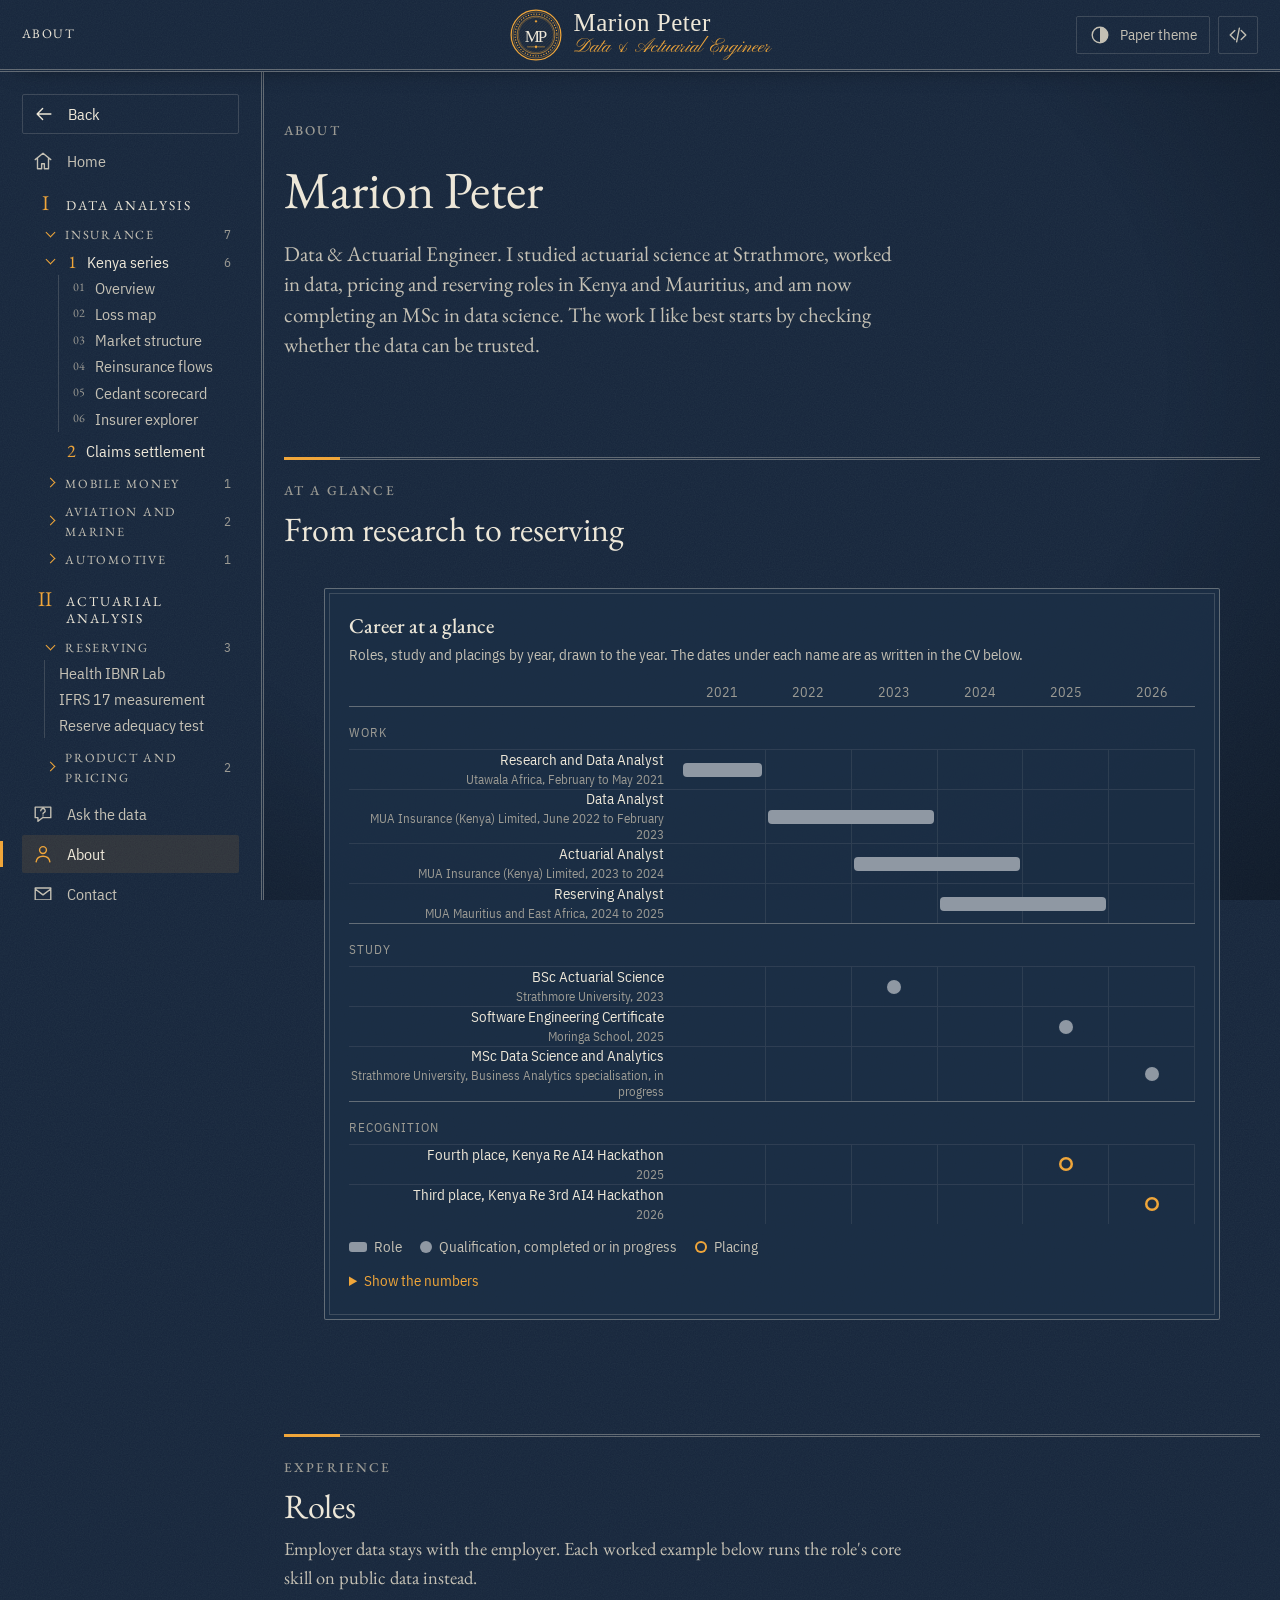
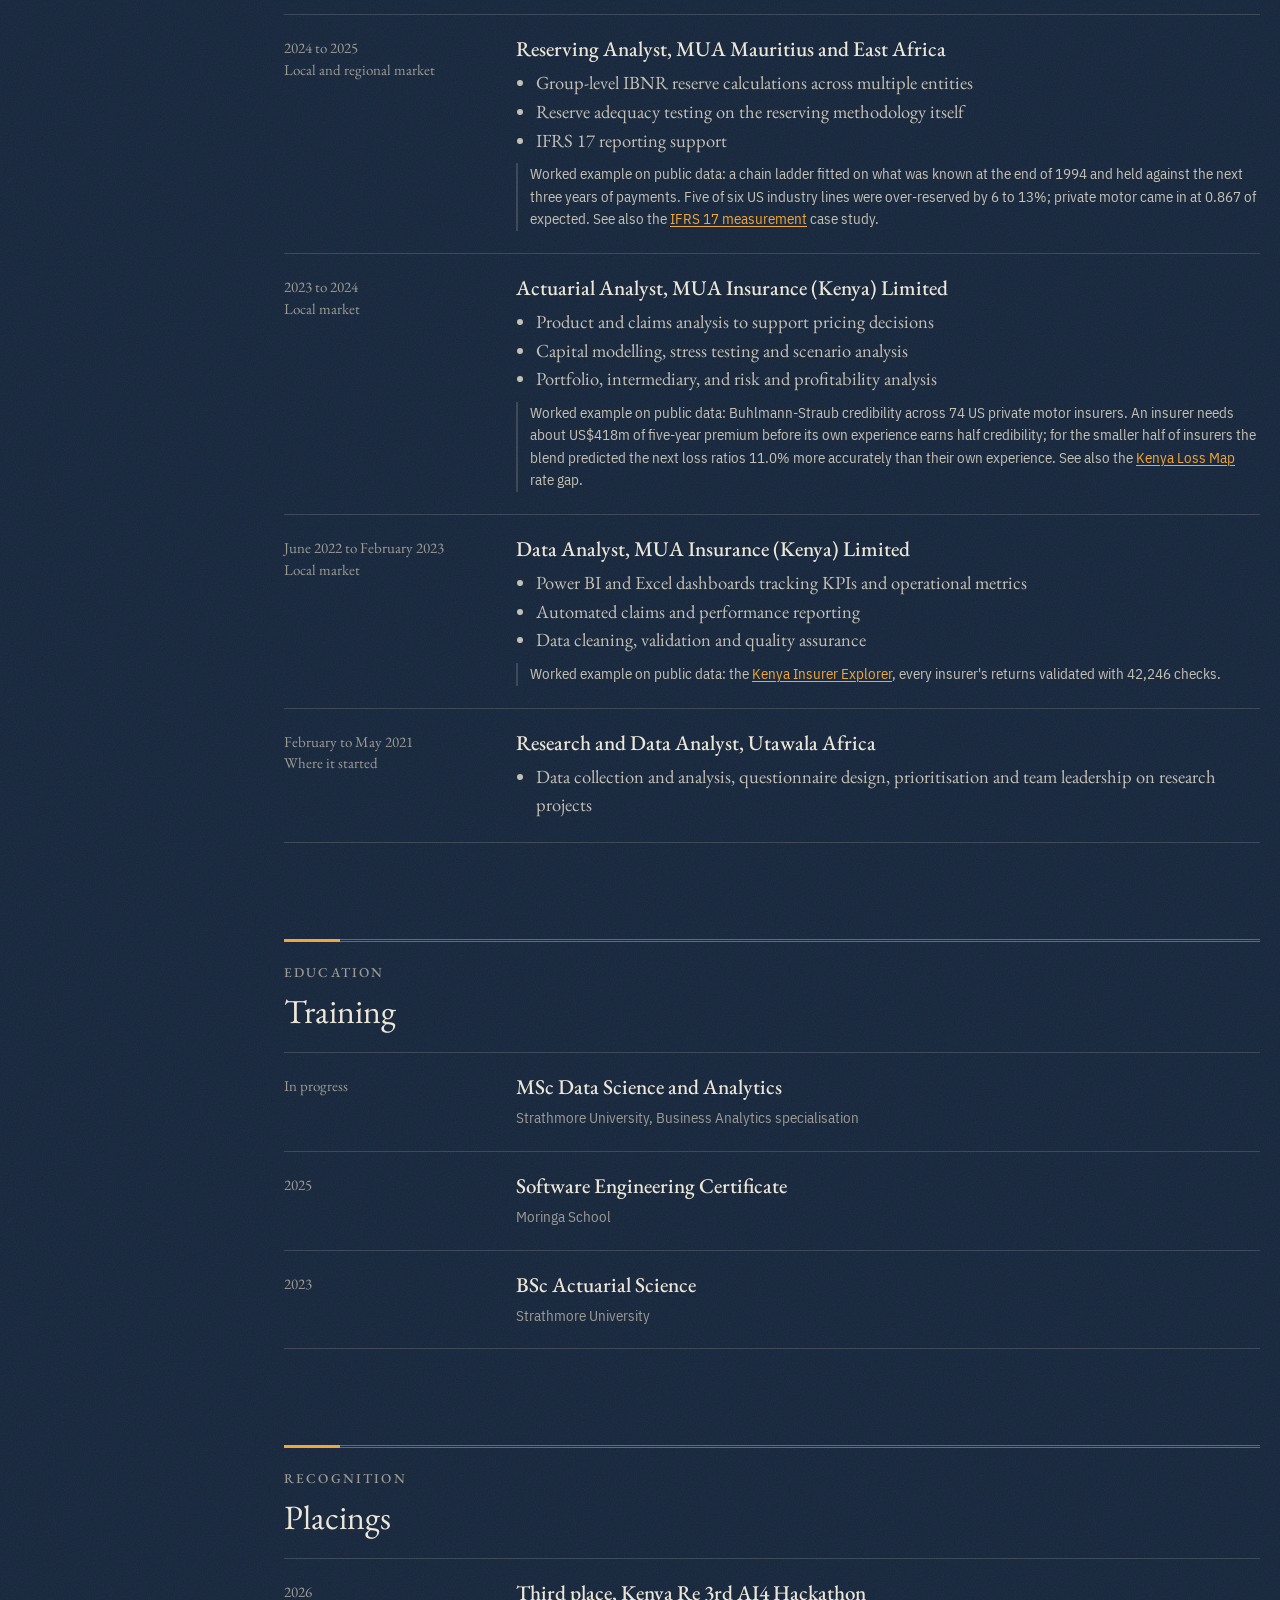
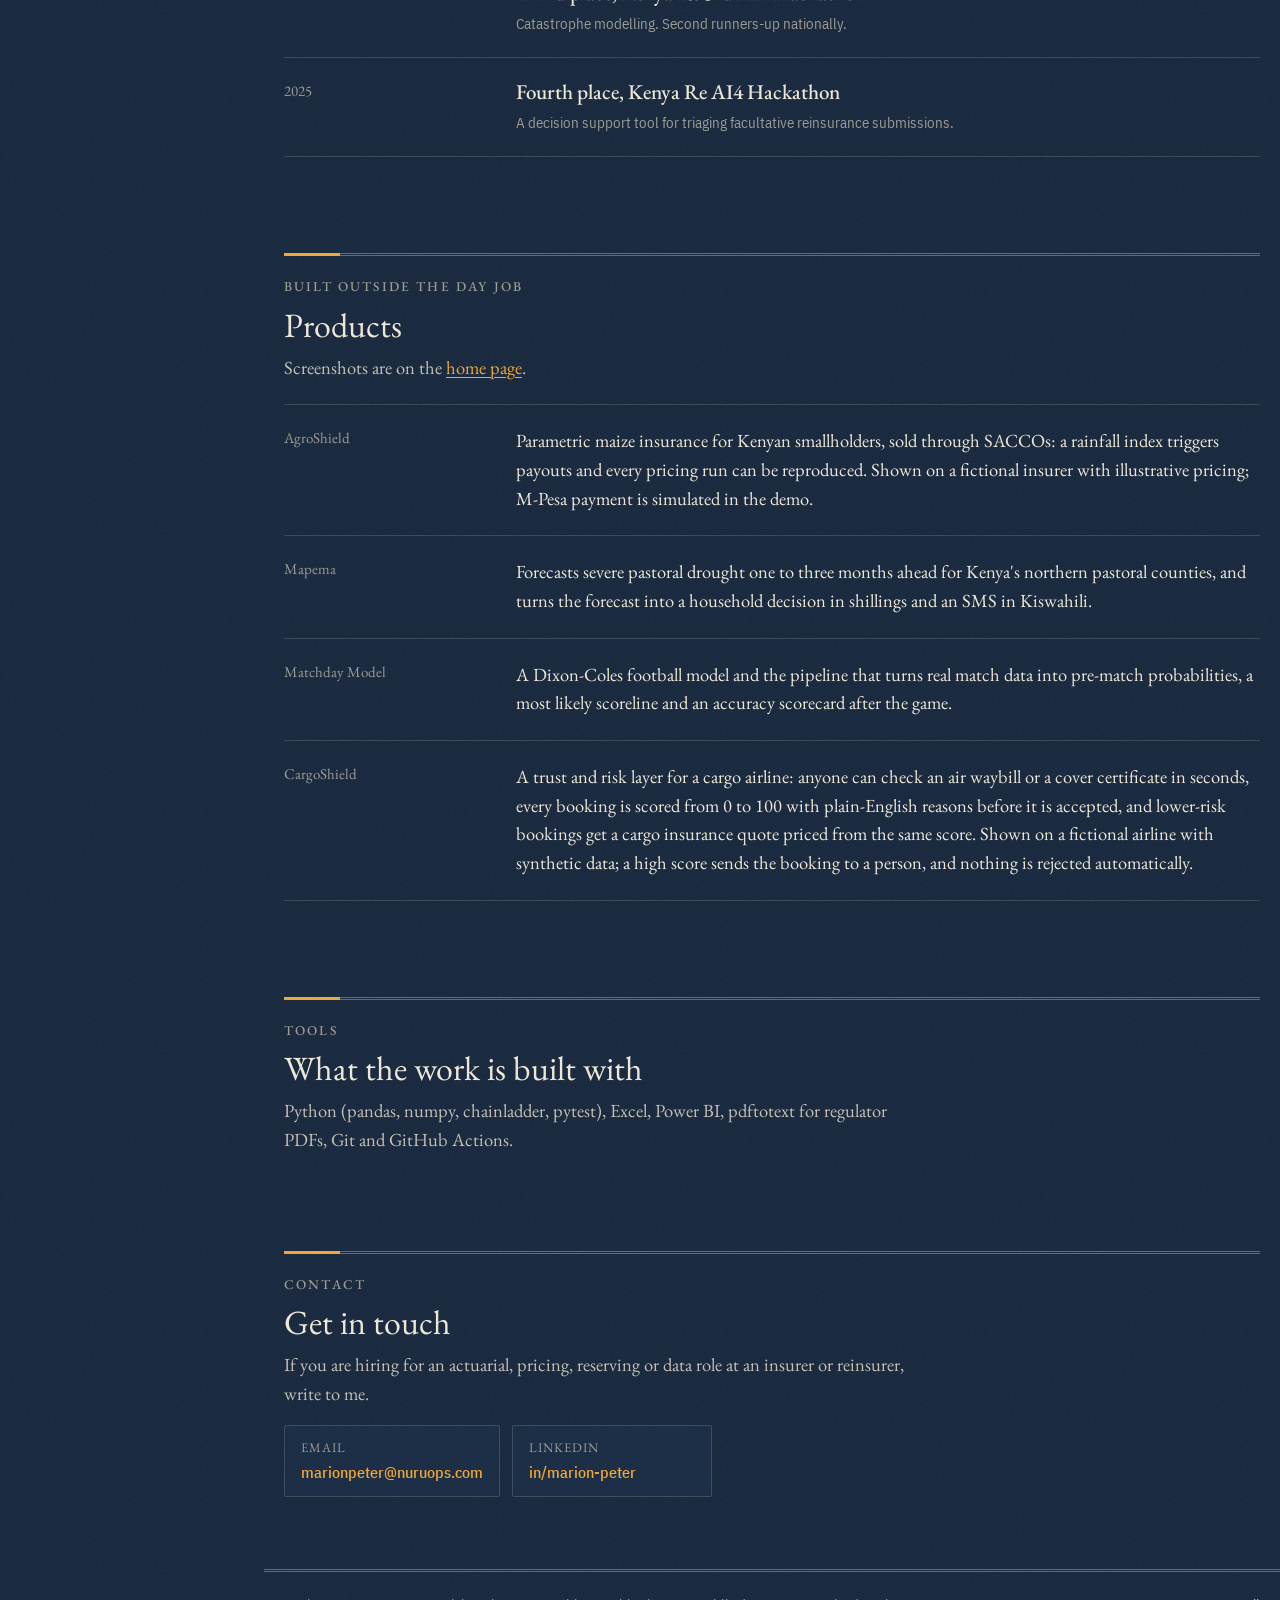
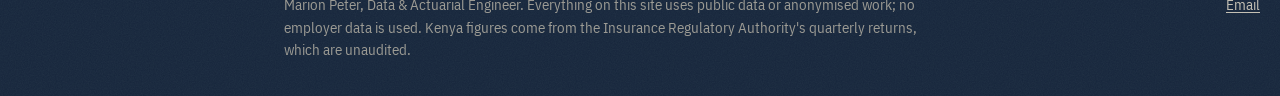
==== commit 9ad1fa26: "Cargo Ops Lab under Aviation and marine; the actuarial side bar grouped into reserving and product; " ====
--- a/about/index.html
+++ b/about/index.html
@@ -47,7 +47,7 @@
 </svg><span class="mp-who"><b class="mp-nm">Marion Peter</b><span class="mp-role">Data &amp; Actuarial Engineer</span></span></a>
 <div class="mp-tools"><button class="mp-theme" type="button" hidden><svg class="mp-ic" viewBox="0 0 24 24" width="22" height="22" aria-hidden="true" focusable="false" fill="none" stroke="currentColor" stroke-width="1.5" stroke-linecap="round" stroke-linejoin="round"><path d="M12 3.5a8.5 8.5 0 1 0 0 17 8.5 8.5 0 0 0 0-17z"/><path d="M12 3.5a8.5 8.5 0 0 1 0 17z" fill="currentColor" stroke="none"/></svg><span class="mp-l">Paper theme</span></button><a class="mp-gh" href="https://github.com/maidenpeter" aria-label="GitHub" title="GitHub"><svg class="mp-ic" viewBox="0 0 24 24" width="22" height="22" aria-hidden="true" focusable="false" fill="none" stroke="currentColor" stroke-width="1.5" stroke-linecap="round" stroke-linejoin="round"><path d="M8.5 7 3.5 12l5 5M15.5 7l5 5-5 5M13.5 4.5l-3 15"/></svg><span class="mp-l">GitHub</span></a></div>
 </header>
-<div class="mp-side"><nav class="mp-nav" aria-label="Main"><a class="mp-back" href="/"><svg class="mp-ic" viewBox="0 0 24 24" width="22" height="22" aria-hidden="true" focusable="false" fill="none" stroke="currentColor" stroke-width="1.5" stroke-linecap="round" stroke-linejoin="round"><path d="M19.5 12h-15M10.5 6l-6 6 6 6"/></svg><span class="mp-l">Back</span><span class="mp-s">Back</span></a><a href="/" data-spy=""><svg class="mp-ic" viewBox="0 0 24 24" width="22" height="22" aria-hidden="true" focusable="false" fill="none" stroke="currentColor" stroke-width="1.5" stroke-linecap="round" stroke-linejoin="round"><path d="M3.5 10.5 12 3.5l8.5 7M6 9v11.5h4.5V15h3v5.5H18V9"/></svg><span class="mp-l">Home</span><span class="mp-s">Home</span></a><div class="mp-ch"><button class="mp-ch-btn" type="button" popovertarget="mp-ch-data" data-spy="data work signals claims ask mpesa-series data-more"><svg class="mp-ic" viewBox="0 0 24 24" width="22" height="22" aria-hidden="true" focusable="false" fill="none" stroke="currentColor" stroke-width="1.5" stroke-linecap="round" stroke-linejoin="round"><path d="M3.5 20.5h17M7 17v-5M12 17V6.5M17 17V9.5"/></svg><span class="mp-s">Data</span></button><div class="mp-items" id="mp-ch-data" popover aria-label="Data analysis"><a class="mp-ch-link" href="/#data" data-spy="data work signals claims ask mpesa-series data-more"><span class="mp-num">I</span><span class="mp-ch-t">Data analysis</span><span class="mp-ch-line">Insurance, mobile money, automotive and aviation data, checked before it is believed</span></a><details class="mp-grp" open><summary class="mp-grp-t">Insurance<span class="mp-grp-n">7</span></summary><div class="mp-grp-in"><details class="mp-grp mp-an" open><summary class="mp-grp-t"><span class="mp-an-n">1</span>Kenya series<span class="mp-grp-n">6</span></summary><div class="mp-grp-in"><a class="mp-it" href="/kenya-insurance/"><span class="mp-it-n">01</span>Overview</a><a class="mp-it" href="/ira-kenya-insurance/page/kenya-insurance-loss-map.html"><span class="mp-it-n">02</span>Loss map</a><a class="mp-it" href="/ira-kenya-insurance/page/kenya-insurance-market-structure.html"><span class="mp-it-n">03</span>Market structure</a><a class="mp-it" href="/ira-kenya-insurance/page/kenya-insurance-reinsurance-flows.html"><span class="mp-it-n">04</span>Reinsurance flows</a><a class="mp-it" href="/ira-kenya-reinsurance/page/kenya-cedant-scorecard.html"><span class="mp-it-n">05</span>Cedant scorecard</a><a class="mp-it" href="/ira-kenya-data/explorer/kenya-insurer-explorer.html"><span class="mp-it-n">06</span>Insurer explorer</a></div></details><a class="mp-it mp-an-link" href="/ira-kenya-insurance/page/kenya-claims-settlement.html"><span class="mp-an-n">2</span>Claims settlement</a></div></details><details class="mp-grp"><summary class="mp-grp-t">Mobile money<span class="mp-grp-n">1</span></summary><div class="mp-grp-in"><details class="mp-grp mp-an" open><summary class="mp-grp-t"><span class="mp-an-n">1</span>M-Pesa series<span class="mp-grp-n">1</span></summary><div class="mp-grp-in"><a class="mp-it" href="/mpesa-statement-to-excel/"><span class="mp-it-n">01</span>Statement to Excel</a></div></details></div></details><details class="mp-grp"><summary class="mp-grp-t">Automotive<span class="mp-grp-n">1</span></summary><div class="mp-grp-in"><a class="mp-it" href="/work/dealer-revenue/">Dealer revenue audit</a></div></details><details class="mp-grp"><summary class="mp-grp-t">Aviation<span class="mp-grp-n">1</span></summary><div class="mp-grp-in"><a class="mp-it" href="/#cargoshield">CargoShield</a></div></details></div></div><div class="mp-ch"><button class="mp-ch-btn" type="button" popovertarget="mp-ch-actuarial" data-spy="actuarial apps actuarial-cases"><svg class="mp-ic" viewBox="0 0 24 24" width="22" height="22" aria-hidden="true" focusable="false" fill="none" stroke="currentColor" stroke-width="1.5" stroke-linecap="round" stroke-linejoin="round"><path d="M4 4h4.5v4.5H4zM9.75 4h4.5v4.5h-4.5zM15.5 4H20v4.5h-4.5zM4 9.75h4.5v4.5H4zM9.75 9.75h4.5v4.5h-4.5zM4 15.5h4.5V20H4z"/></svg><span class="mp-s">Actuarial</span></button><div class="mp-items" id="mp-ch-actuarial" popover aria-label="Actuarial analysis"><a class="mp-ch-link" href="/#actuarial" data-spy="actuarial apps actuarial-cases"><span class="mp-num">II</span><span class="mp-ch-t">Actuarial analysis</span><span class="mp-ch-line">Reserving, IFRS 17 and pricing</span></a><a class="mp-it" href="/#hil">Health IBNR Lab</a><a class="mp-it" href="/#ipl">Persistency Lab</a><a class="mp-it" href="/work/ifrs17-measurement/">IFRS 17 measurement</a><a class="mp-it" href="/work/valuation-adequacy/">Reserve adequacy test</a><a class="mp-it" href="/#agroshield">AgroShield pricing</a></div></div><a href="/ask/" data-spy=""><svg class="mp-ic" viewBox="0 0 24 24" width="22" height="22" aria-hidden="true" focusable="false" fill="none" stroke="currentColor" stroke-width="1.5" stroke-linecap="round" stroke-linejoin="round"><path d="M3.5 4.5h17v11.5h-9l-5 4v-4h-3zM9.6 8.4a2.4 2.4 0 1 1 3.4 2.2c-.6.3-1 .8-1 1.5M12 14v.1"/></svg><span class="mp-l">Ask the data</span><span class="mp-s">Ask</span></a><a href="/about/" aria-current="page" data-spy="method"><svg class="mp-ic" viewBox="0 0 24 24" width="22" height="22" aria-hidden="true" focusable="false" fill="none" stroke="currentColor" stroke-width="1.5" stroke-linecap="round" stroke-linejoin="round"><path d="M12 11.5a3.75 3.75 0 1 0 0-7.5 3.75 3.75 0 0 0 0 7.5zM4.5 20.5c.6-3.9 3.6-6 7.5-6s6.9 2.1 7.5 6"/></svg><span class="mp-l">About</span><span class="mp-s">About</span></a><a href="/#contact" data-spy="contact"><svg class="mp-ic" viewBox="0 0 24 24" width="22" height="22" aria-hidden="true" focusable="false" fill="none" stroke="currentColor" stroke-width="1.5" stroke-linecap="round" stroke-linejoin="round"><path d="M3.5 5.5h17v13h-17zM3.5 6.5l8.5 6.5 8.5-6.5"/></svg><span class="mp-l">Contact</span><span class="mp-s">Contact</span></a></nav></div>
+<div class="mp-side"><nav class="mp-nav" aria-label="Main"><a class="mp-back" href="/"><svg class="mp-ic" viewBox="0 0 24 24" width="22" height="22" aria-hidden="true" focusable="false" fill="none" stroke="currentColor" stroke-width="1.5" stroke-linecap="round" stroke-linejoin="round"><path d="M19.5 12h-15M10.5 6l-6 6 6 6"/></svg><span class="mp-l">Back</span><span class="mp-s">Back</span></a><a href="/" data-spy=""><svg class="mp-ic" viewBox="0 0 24 24" width="22" height="22" aria-hidden="true" focusable="false" fill="none" stroke="currentColor" stroke-width="1.5" stroke-linecap="round" stroke-linejoin="round"><path d="M3.5 10.5 12 3.5l8.5 7M6 9v11.5h4.5V15h3v5.5H18V9"/></svg><span class="mp-l">Home</span><span class="mp-s">Home</span></a><div class="mp-ch"><button class="mp-ch-btn" type="button" popovertarget="mp-ch-data" data-spy="data work signals claims ask mpesa-series aviation data-more"><svg class="mp-ic" viewBox="0 0 24 24" width="22" height="22" aria-hidden="true" focusable="false" fill="none" stroke="currentColor" stroke-width="1.5" stroke-linecap="round" stroke-linejoin="round"><path d="M3.5 20.5h17M7 17v-5M12 17V6.5M17 17V9.5"/></svg><span class="mp-s">Data</span></button><div class="mp-items" id="mp-ch-data" popover aria-label="Data analysis"><a class="mp-ch-link" href="/#data" data-spy="data work signals claims ask mpesa-series aviation data-more"><span class="mp-num">I</span><span class="mp-ch-t">Data analysis</span><span class="mp-ch-line">Insurance, mobile money, air cargo and automotive data, checked before it is believed</span></a><details class="mp-grp" open><summary class="mp-grp-t">Insurance<span class="mp-grp-n">7</span></summary><div class="mp-grp-in"><details class="mp-grp mp-an" open><summary class="mp-grp-t"><span class="mp-an-n">1</span>Kenya series<span class="mp-grp-n">6</span></summary><div class="mp-grp-in"><a class="mp-it" href="/kenya-insurance/"><span class="mp-it-n">01</span>Overview</a><a class="mp-it" href="/ira-kenya-insurance/page/kenya-insurance-loss-map.html"><span class="mp-it-n">02</span>Loss map</a><a class="mp-it" href="/ira-kenya-insurance/page/kenya-insurance-market-structure.html"><span class="mp-it-n">03</span>Market structure</a><a class="mp-it" href="/ira-kenya-insurance/page/kenya-insurance-reinsurance-flows.html"><span class="mp-it-n">04</span>Reinsurance flows</a><a class="mp-it" href="/ira-kenya-reinsurance/page/kenya-cedant-scorecard.html"><span class="mp-it-n">05</span>Cedant scorecard</a><a class="mp-it" href="/ira-kenya-data/explorer/kenya-insurer-explorer.html"><span class="mp-it-n">06</span>Insurer explorer</a></div></details><a class="mp-it mp-an-link" href="/ira-kenya-insurance/page/kenya-claims-settlement.html"><span class="mp-an-n">2</span>Claims settlement</a></div></details><details class="mp-grp"><summary class="mp-grp-t">Mobile money<span class="mp-grp-n">1</span></summary><div class="mp-grp-in"><details class="mp-grp mp-an" open><summary class="mp-grp-t"><span class="mp-an-n">3</span>M-Pesa series<span class="mp-grp-n">1</span></summary><div class="mp-grp-in"><a class="mp-it" href="/mpesa-statement-to-excel/"><span class="mp-it-n">01</span>Statement to Excel</a></div></details></div></details><details class="mp-grp"><summary class="mp-grp-t">Aviation and marine<span class="mp-grp-n">2</span></summary><div class="mp-grp-in"><a class="mp-it" href="/#cargo-ops">Cargo Ops Lab</a><a class="mp-it" href="/#cargoshield">CargoShield</a></div></details><details class="mp-grp"><summary class="mp-grp-t">Automotive<span class="mp-grp-n">1</span></summary><div class="mp-grp-in"><a class="mp-it" href="/work/dealer-revenue/">Dealer revenue audit</a></div></details></div></div><div class="mp-ch"><button class="mp-ch-btn" type="button" popovertarget="mp-ch-actuarial" data-spy="actuarial apps actuarial-cases"><svg class="mp-ic" viewBox="0 0 24 24" width="22" height="22" aria-hidden="true" focusable="false" fill="none" stroke="currentColor" stroke-width="1.5" stroke-linecap="round" stroke-linejoin="round"><path d="M4 4h4.5v4.5H4zM9.75 4h4.5v4.5h-4.5zM15.5 4H20v4.5h-4.5zM4 9.75h4.5v4.5H4zM9.75 9.75h4.5v4.5h-4.5zM4 15.5h4.5V20H4z"/></svg><span class="mp-s">Actuarial</span></button><div class="mp-items" id="mp-ch-actuarial" popover aria-label="Actuarial analysis"><a class="mp-ch-link" href="/#actuarial" data-spy="actuarial apps actuarial-cases"><span class="mp-num">II</span><span class="mp-ch-t">Actuarial analysis</span><span class="mp-ch-line">Reserving, IFRS 17 and pricing</span></a><details class="mp-grp" open><summary class="mp-grp-t">Reserving<span class="mp-grp-n">3</span></summary><div class="mp-grp-in"><a class="mp-it" href="/#hil">Health IBNR Lab</a><a class="mp-it" href="/work/ifrs17-measurement/">IFRS 17 measurement</a><a class="mp-it" href="/work/valuation-adequacy/">Reserve adequacy test</a></div></details><details class="mp-grp"><summary class="mp-grp-t">Product and pricing<span class="mp-grp-n">2</span></summary><div class="mp-grp-in"><a class="mp-it" href="/#ipl">Persistency Lab</a><a class="mp-it" href="/#agroshield">AgroShield pricing</a></div></details></div></div><a href="/ask/" data-spy=""><svg class="mp-ic" viewBox="0 0 24 24" width="22" height="22" aria-hidden="true" focusable="false" fill="none" stroke="currentColor" stroke-width="1.5" stroke-linecap="round" stroke-linejoin="round"><path d="M3.5 4.5h17v11.5h-9l-5 4v-4h-3zM9.6 8.4a2.4 2.4 0 1 1 3.4 2.2c-.6.3-1 .8-1 1.5M12 14v.1"/></svg><span class="mp-l">Ask the data</span><span class="mp-s">Ask</span></a><a href="/about/" aria-current="page" data-spy="method"><svg class="mp-ic" viewBox="0 0 24 24" width="22" height="22" aria-hidden="true" focusable="false" fill="none" stroke="currentColor" stroke-width="1.5" stroke-linecap="round" stroke-linejoin="round"><path d="M12 11.5a3.75 3.75 0 1 0 0-7.5 3.75 3.75 0 0 0 0 7.5zM4.5 20.5c.6-3.9 3.6-6 7.5-6s6.9 2.1 7.5 6"/></svg><span class="mp-l">About</span><span class="mp-s">About</span></a><a href="/#contact" data-spy="contact"><svg class="mp-ic" viewBox="0 0 24 24" width="22" height="22" aria-hidden="true" focusable="false" fill="none" stroke="currentColor" stroke-width="1.5" stroke-linecap="round" stroke-linejoin="round"><path d="M3.5 5.5h17v13h-17zM3.5 6.5l8.5 6.5 8.5-6.5"/></svg><span class="mp-l">Contact</span><span class="mp-s">Contact</span></a></nav></div>
 
 <main id="main" class="wrap">
 <section aria-labelledby="h1">
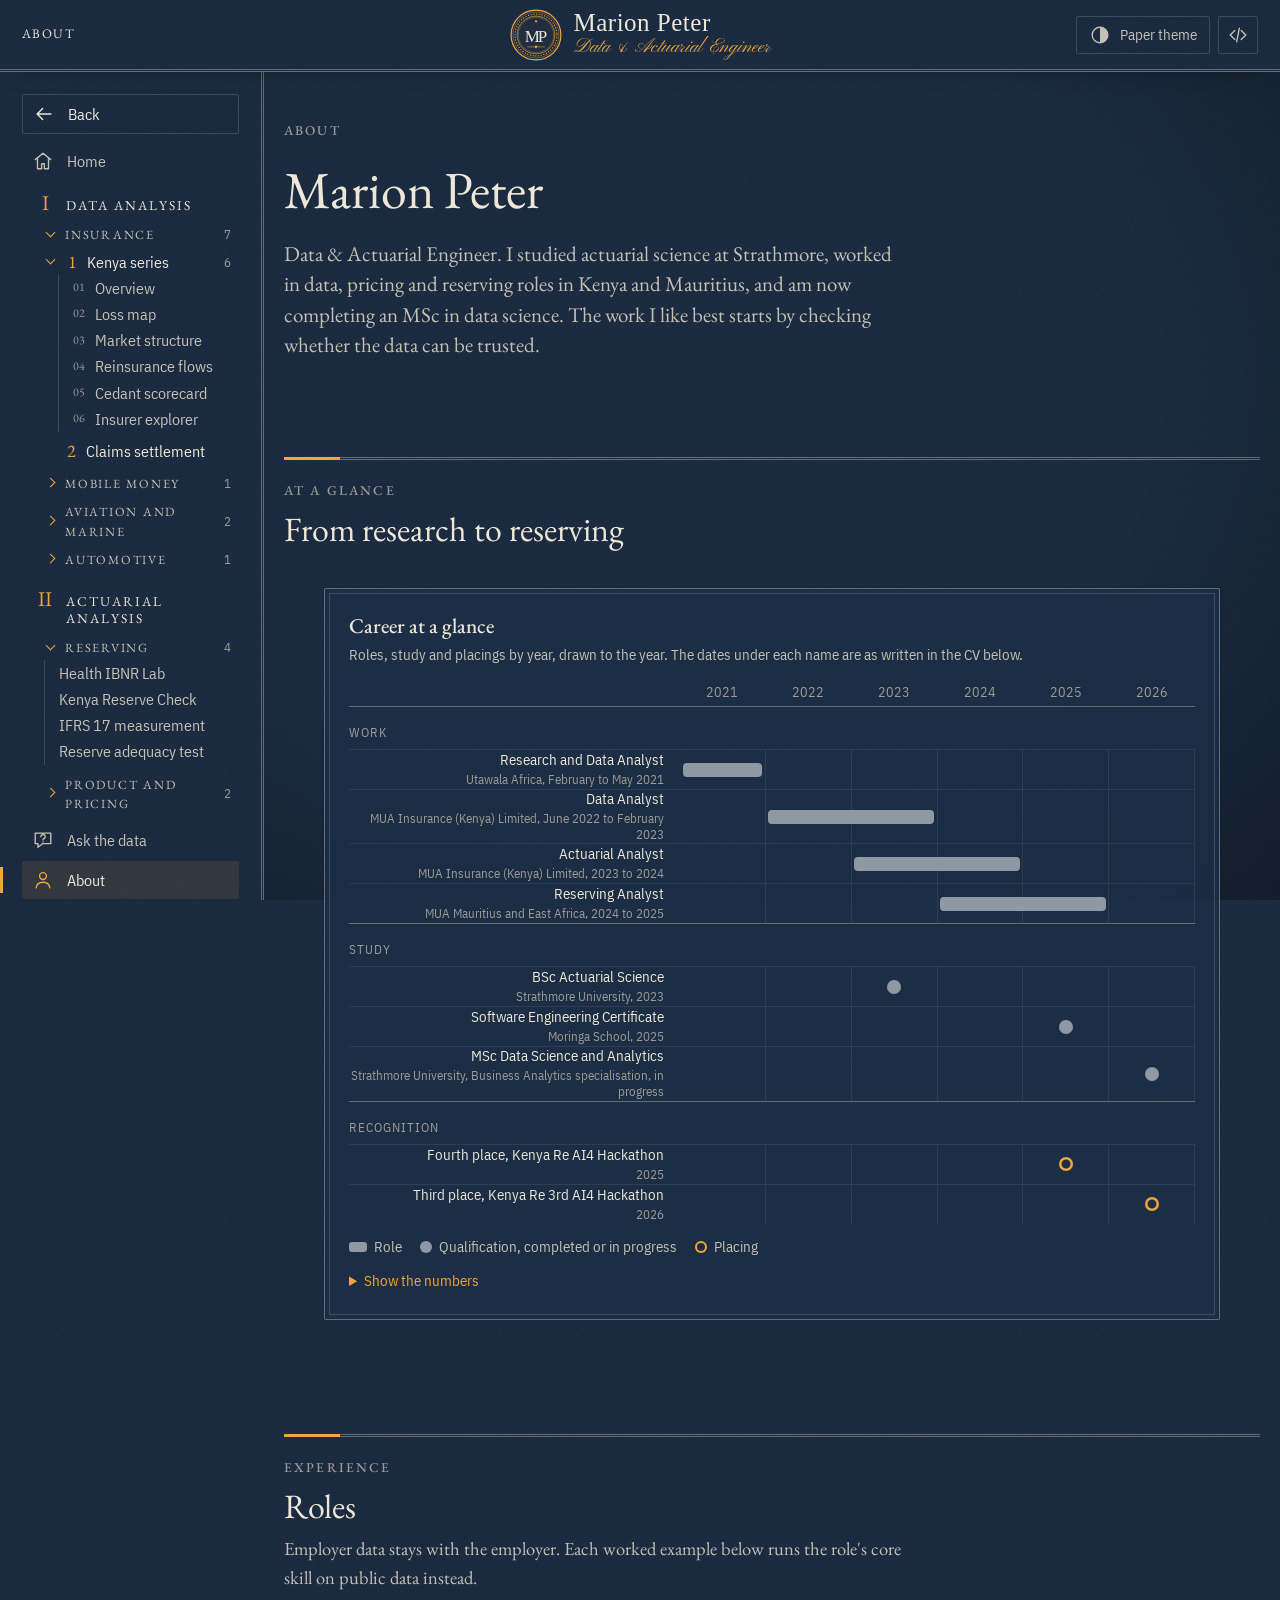
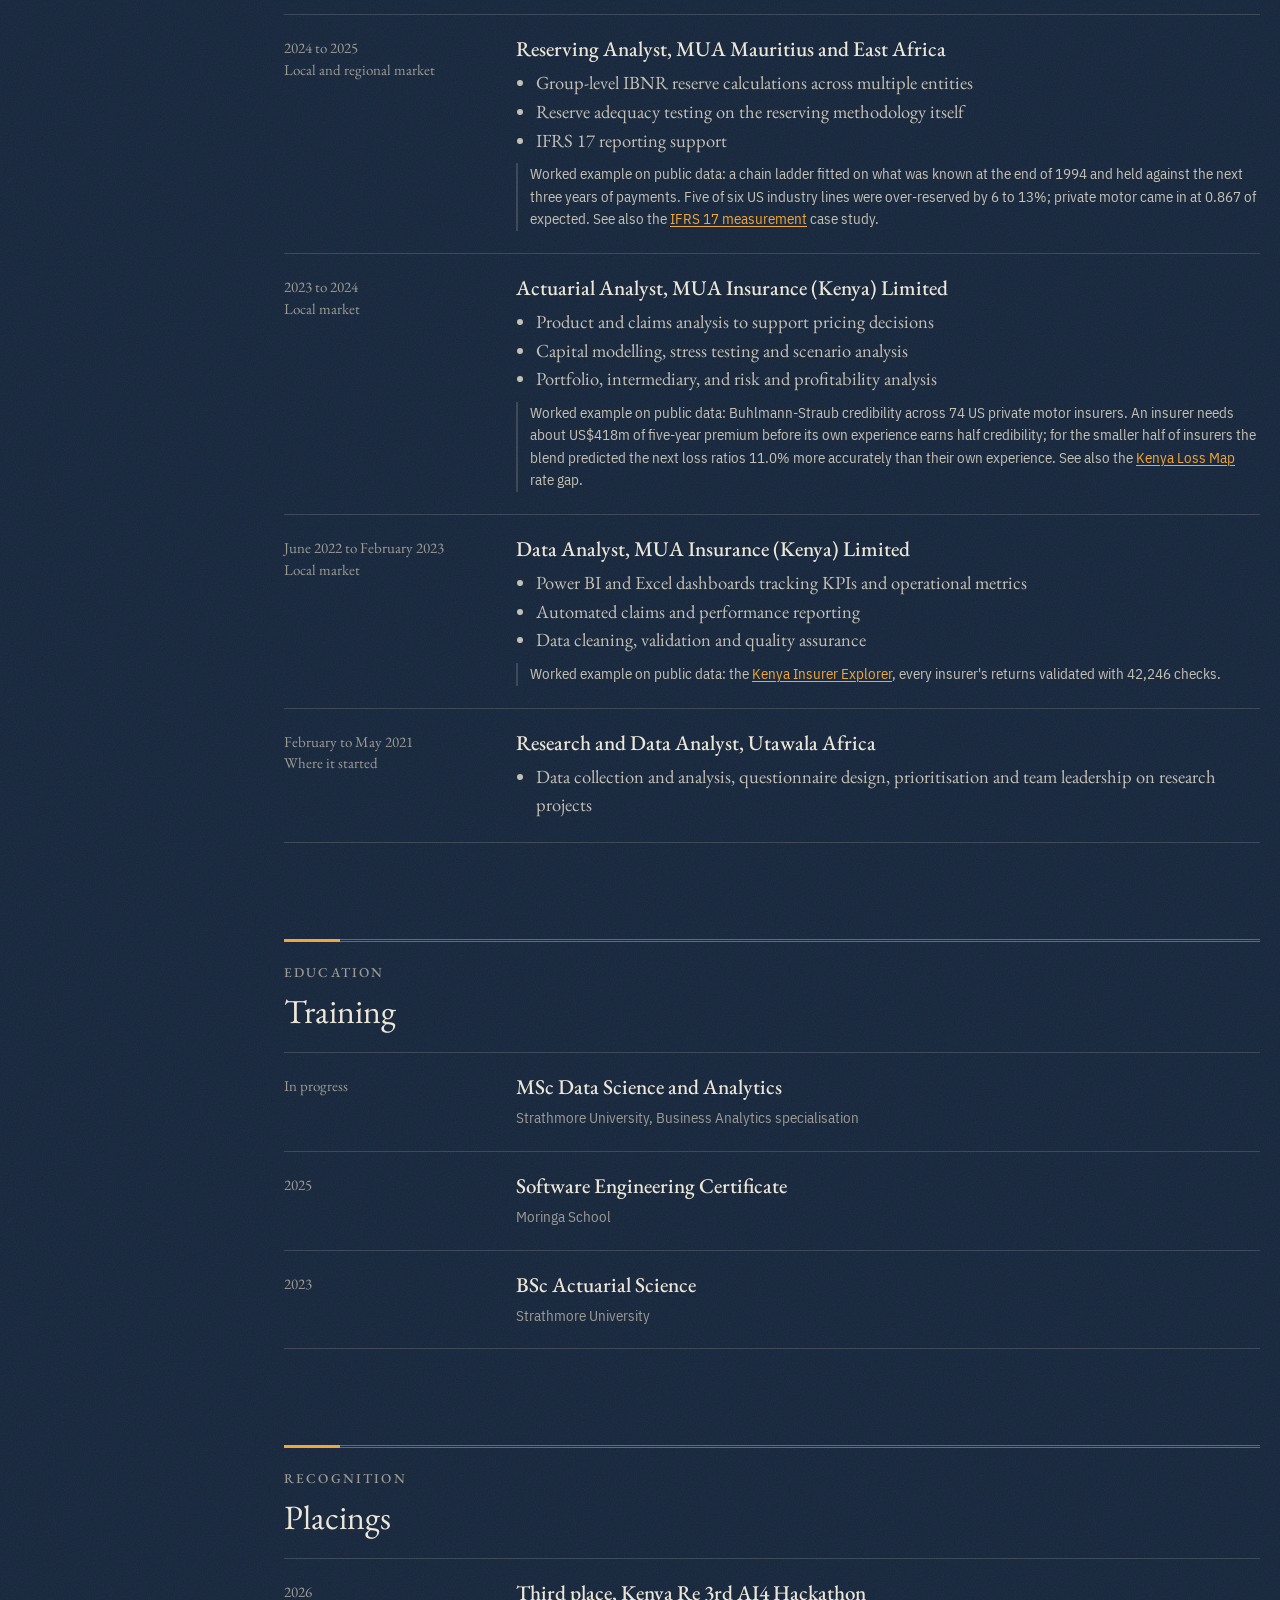
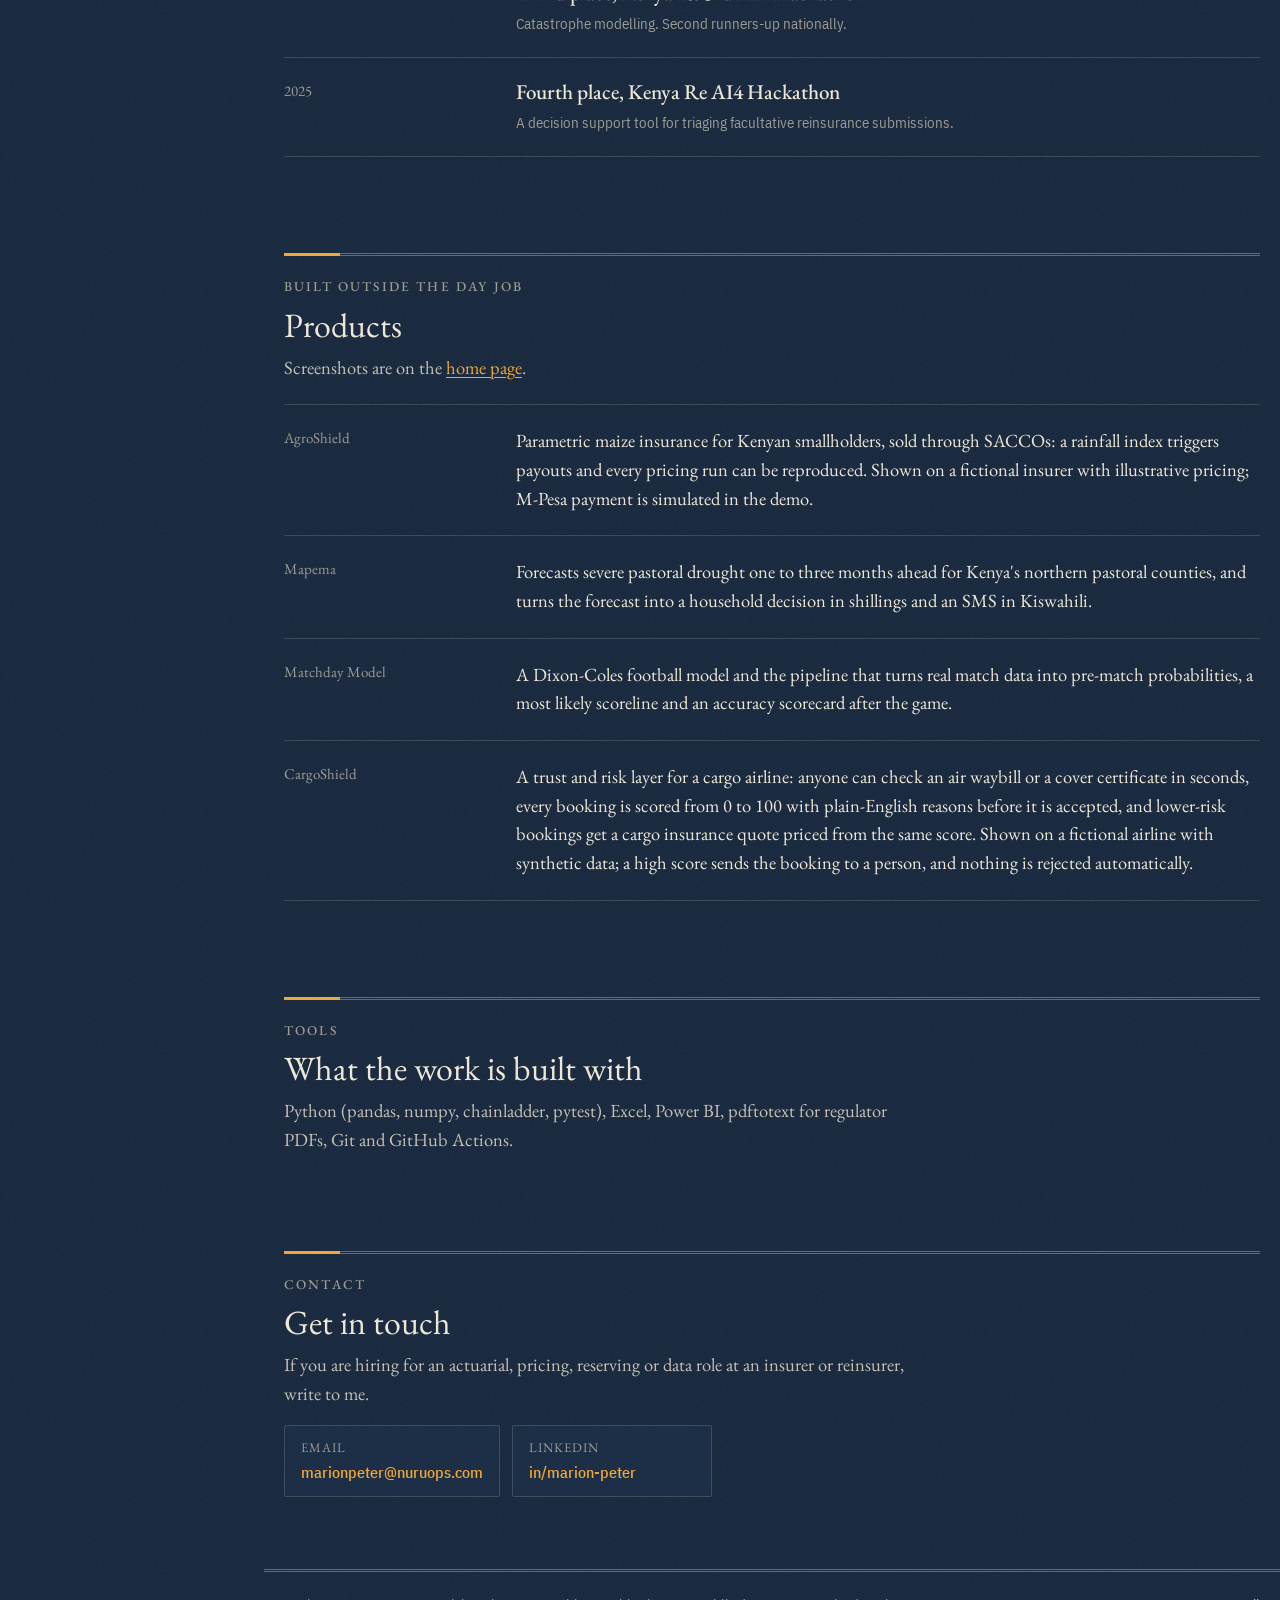
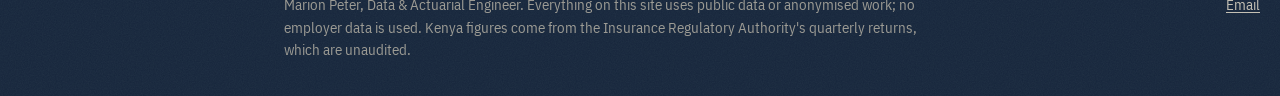
==== commit 35b44f58: "Kenya Reserve Check under Reserving; home actuarial sections match the side bar" ====
--- a/about/index.html
+++ b/about/index.html
@@ -47,7 +47,7 @@
 </svg><span class="mp-who"><b class="mp-nm">Marion Peter</b><span class="mp-role">Data &amp; Actuarial Engineer</span></span></a>
 <div class="mp-tools"><button class="mp-theme" type="button" hidden><svg class="mp-ic" viewBox="0 0 24 24" width="22" height="22" aria-hidden="true" focusable="false" fill="none" stroke="currentColor" stroke-width="1.5" stroke-linecap="round" stroke-linejoin="round"><path d="M12 3.5a8.5 8.5 0 1 0 0 17 8.5 8.5 0 0 0 0-17z"/><path d="M12 3.5a8.5 8.5 0 0 1 0 17z" fill="currentColor" stroke="none"/></svg><span class="mp-l">Paper theme</span></button><a class="mp-gh" href="https://github.com/maidenpeter" aria-label="GitHub" title="GitHub"><svg class="mp-ic" viewBox="0 0 24 24" width="22" height="22" aria-hidden="true" focusable="false" fill="none" stroke="currentColor" stroke-width="1.5" stroke-linecap="round" stroke-linejoin="round"><path d="M8.5 7 3.5 12l5 5M15.5 7l5 5-5 5M13.5 4.5l-3 15"/></svg><span class="mp-l">GitHub</span></a></div>
 </header>
-<div class="mp-side"><nav class="mp-nav" aria-label="Main"><a class="mp-back" href="/"><svg class="mp-ic" viewBox="0 0 24 24" width="22" height="22" aria-hidden="true" focusable="false" fill="none" stroke="currentColor" stroke-width="1.5" stroke-linecap="round" stroke-linejoin="round"><path d="M19.5 12h-15M10.5 6l-6 6 6 6"/></svg><span class="mp-l">Back</span><span class="mp-s">Back</span></a><a href="/" data-spy=""><svg class="mp-ic" viewBox="0 0 24 24" width="22" height="22" aria-hidden="true" focusable="false" fill="none" stroke="currentColor" stroke-width="1.5" stroke-linecap="round" stroke-linejoin="round"><path d="M3.5 10.5 12 3.5l8.5 7M6 9v11.5h4.5V15h3v5.5H18V9"/></svg><span class="mp-l">Home</span><span class="mp-s">Home</span></a><div class="mp-ch"><button class="mp-ch-btn" type="button" popovertarget="mp-ch-data" data-spy="data work signals claims ask mpesa-series aviation data-more"><svg class="mp-ic" viewBox="0 0 24 24" width="22" height="22" aria-hidden="true" focusable="false" fill="none" stroke="currentColor" stroke-width="1.5" stroke-linecap="round" stroke-linejoin="round"><path d="M3.5 20.5h17M7 17v-5M12 17V6.5M17 17V9.5"/></svg><span class="mp-s">Data</span></button><div class="mp-items" id="mp-ch-data" popover aria-label="Data analysis"><a class="mp-ch-link" href="/#data" data-spy="data work signals claims ask mpesa-series aviation data-more"><span class="mp-num">I</span><span class="mp-ch-t">Data analysis</span><span class="mp-ch-line">Insurance, mobile money, air cargo and automotive data, checked before it is believed</span></a><details class="mp-grp" open><summary class="mp-grp-t">Insurance<span class="mp-grp-n">7</span></summary><div class="mp-grp-in"><details class="mp-grp mp-an" open><summary class="mp-grp-t"><span class="mp-an-n">1</span>Kenya series<span class="mp-grp-n">6</span></summary><div class="mp-grp-in"><a class="mp-it" href="/kenya-insurance/"><span class="mp-it-n">01</span>Overview</a><a class="mp-it" href="/ira-kenya-insurance/page/kenya-insurance-loss-map.html"><span class="mp-it-n">02</span>Loss map</a><a class="mp-it" href="/ira-kenya-insurance/page/kenya-insurance-market-structure.html"><span class="mp-it-n">03</span>Market structure</a><a class="mp-it" href="/ira-kenya-insurance/page/kenya-insurance-reinsurance-flows.html"><span class="mp-it-n">04</span>Reinsurance flows</a><a class="mp-it" href="/ira-kenya-reinsurance/page/kenya-cedant-scorecard.html"><span class="mp-it-n">05</span>Cedant scorecard</a><a class="mp-it" href="/ira-kenya-data/explorer/kenya-insurer-explorer.html"><span class="mp-it-n">06</span>Insurer explorer</a></div></details><a class="mp-it mp-an-link" href="/ira-kenya-insurance/page/kenya-claims-settlement.html"><span class="mp-an-n">2</span>Claims settlement</a></div></details><details class="mp-grp"><summary class="mp-grp-t">Mobile money<span class="mp-grp-n">1</span></summary><div class="mp-grp-in"><details class="mp-grp mp-an" open><summary class="mp-grp-t"><span class="mp-an-n">3</span>M-Pesa series<span class="mp-grp-n">1</span></summary><div class="mp-grp-in"><a class="mp-it" href="/mpesa-statement-to-excel/"><span class="mp-it-n">01</span>Statement to Excel</a></div></details></div></details><details class="mp-grp"><summary class="mp-grp-t">Aviation and marine<span class="mp-grp-n">2</span></summary><div class="mp-grp-in"><a class="mp-it" href="/#cargo-ops">Cargo Ops Lab</a><a class="mp-it" href="/#cargoshield">CargoShield</a></div></details><details class="mp-grp"><summary class="mp-grp-t">Automotive<span class="mp-grp-n">1</span></summary><div class="mp-grp-in"><a class="mp-it" href="/work/dealer-revenue/">Dealer revenue audit</a></div></details></div></div><div class="mp-ch"><button class="mp-ch-btn" type="button" popovertarget="mp-ch-actuarial" data-spy="actuarial apps actuarial-cases"><svg class="mp-ic" viewBox="0 0 24 24" width="22" height="22" aria-hidden="true" focusable="false" fill="none" stroke="currentColor" stroke-width="1.5" stroke-linecap="round" stroke-linejoin="round"><path d="M4 4h4.5v4.5H4zM9.75 4h4.5v4.5h-4.5zM15.5 4H20v4.5h-4.5zM4 9.75h4.5v4.5H4zM9.75 9.75h4.5v4.5h-4.5zM4 15.5h4.5V20H4z"/></svg><span class="mp-s">Actuarial</span></button><div class="mp-items" id="mp-ch-actuarial" popover aria-label="Actuarial analysis"><a class="mp-ch-link" href="/#actuarial" data-spy="actuarial apps actuarial-cases"><span class="mp-num">II</span><span class="mp-ch-t">Actuarial analysis</span><span class="mp-ch-line">Reserving, IFRS 17 and pricing</span></a><details class="mp-grp" open><summary class="mp-grp-t">Reserving<span class="mp-grp-n">3</span></summary><div class="mp-grp-in"><a class="mp-it" href="/#hil">Health IBNR Lab</a><a class="mp-it" href="/work/ifrs17-measurement/">IFRS 17 measurement</a><a class="mp-it" href="/work/valuation-adequacy/">Reserve adequacy test</a></div></details><details class="mp-grp"><summary class="mp-grp-t">Product and pricing<span class="mp-grp-n">2</span></summary><div class="mp-grp-in"><a class="mp-it" href="/#ipl">Persistency Lab</a><a class="mp-it" href="/#agroshield">AgroShield pricing</a></div></details></div></div><a href="/ask/" data-spy=""><svg class="mp-ic" viewBox="0 0 24 24" width="22" height="22" aria-hidden="true" focusable="false" fill="none" stroke="currentColor" stroke-width="1.5" stroke-linecap="round" stroke-linejoin="round"><path d="M3.5 4.5h17v11.5h-9l-5 4v-4h-3zM9.6 8.4a2.4 2.4 0 1 1 3.4 2.2c-.6.3-1 .8-1 1.5M12 14v.1"/></svg><span class="mp-l">Ask the data</span><span class="mp-s">Ask</span></a><a href="/about/" aria-current="page" data-spy="method"><svg class="mp-ic" viewBox="0 0 24 24" width="22" height="22" aria-hidden="true" focusable="false" fill="none" stroke="currentColor" stroke-width="1.5" stroke-linecap="round" stroke-linejoin="round"><path d="M12 11.5a3.75 3.75 0 1 0 0-7.5 3.75 3.75 0 0 0 0 7.5zM4.5 20.5c.6-3.9 3.6-6 7.5-6s6.9 2.1 7.5 6"/></svg><span class="mp-l">About</span><span class="mp-s">About</span></a><a href="/#contact" data-spy="contact"><svg class="mp-ic" viewBox="0 0 24 24" width="22" height="22" aria-hidden="true" focusable="false" fill="none" stroke="currentColor" stroke-width="1.5" stroke-linecap="round" stroke-linejoin="round"><path d="M3.5 5.5h17v13h-17zM3.5 6.5l8.5 6.5 8.5-6.5"/></svg><span class="mp-l">Contact</span><span class="mp-s">Contact</span></a></nav></div>
+<div class="mp-side"><nav class="mp-nav" aria-label="Main"><a class="mp-back" href="/"><svg class="mp-ic" viewBox="0 0 24 24" width="22" height="22" aria-hidden="true" focusable="false" fill="none" stroke="currentColor" stroke-width="1.5" stroke-linecap="round" stroke-linejoin="round"><path d="M19.5 12h-15M10.5 6l-6 6 6 6"/></svg><span class="mp-l">Back</span><span class="mp-s">Back</span></a><a href="/" data-spy=""><svg class="mp-ic" viewBox="0 0 24 24" width="22" height="22" aria-hidden="true" focusable="false" fill="none" stroke="currentColor" stroke-width="1.5" stroke-linecap="round" stroke-linejoin="round"><path d="M3.5 10.5 12 3.5l8.5 7M6 9v11.5h4.5V15h3v5.5H18V9"/></svg><span class="mp-l">Home</span><span class="mp-s">Home</span></a><div class="mp-ch"><button class="mp-ch-btn" type="button" popovertarget="mp-ch-data" data-spy="data work signals claims ask mpesa-series aviation data-more"><svg class="mp-ic" viewBox="0 0 24 24" width="22" height="22" aria-hidden="true" focusable="false" fill="none" stroke="currentColor" stroke-width="1.5" stroke-linecap="round" stroke-linejoin="round"><path d="M3.5 20.5h17M7 17v-5M12 17V6.5M17 17V9.5"/></svg><span class="mp-s">Data</span></button><div class="mp-items" id="mp-ch-data" popover aria-label="Data analysis"><a class="mp-ch-link" href="/#data" data-spy="data work signals claims ask mpesa-series aviation data-more"><span class="mp-num">I</span><span class="mp-ch-t">Data analysis</span><span class="mp-ch-line">Insurance, mobile money, air cargo and automotive data, checked before it is believed</span></a><details class="mp-grp" open><summary class="mp-grp-t">Insurance<span class="mp-grp-n">7</span></summary><div class="mp-grp-in"><details class="mp-grp mp-an" open><summary class="mp-grp-t"><span class="mp-an-n">1</span>Kenya series<span class="mp-grp-n">6</span></summary><div class="mp-grp-in"><a class="mp-it" href="/kenya-insurance/"><span class="mp-it-n">01</span>Overview</a><a class="mp-it" href="/ira-kenya-insurance/page/kenya-insurance-loss-map.html"><span class="mp-it-n">02</span>Loss map</a><a class="mp-it" href="/ira-kenya-insurance/page/kenya-insurance-market-structure.html"><span class="mp-it-n">03</span>Market structure</a><a class="mp-it" href="/ira-kenya-insurance/page/kenya-insurance-reinsurance-flows.html"><span class="mp-it-n">04</span>Reinsurance flows</a><a class="mp-it" href="/ira-kenya-reinsurance/page/kenya-cedant-scorecard.html"><span class="mp-it-n">05</span>Cedant scorecard</a><a class="mp-it" href="/ira-kenya-data/explorer/kenya-insurer-explorer.html"><span class="mp-it-n">06</span>Insurer explorer</a></div></details><a class="mp-it mp-an-link" href="/ira-kenya-insurance/page/kenya-claims-settlement.html"><span class="mp-an-n">2</span>Claims settlement</a></div></details><details class="mp-grp"><summary class="mp-grp-t">Mobile money<span class="mp-grp-n">1</span></summary><div class="mp-grp-in"><details class="mp-grp mp-an" open><summary class="mp-grp-t"><span class="mp-an-n">3</span>M-Pesa series<span class="mp-grp-n">1</span></summary><div class="mp-grp-in"><a class="mp-it" href="/mpesa-statement-to-excel/"><span class="mp-it-n">01</span>Statement to Excel</a></div></details></div></details><details class="mp-grp"><summary class="mp-grp-t">Aviation and marine<span class="mp-grp-n">2</span></summary><div class="mp-grp-in"><a class="mp-it" href="/#cargo-ops">Cargo Ops Lab</a><a class="mp-it" href="/#cargoshield">CargoShield</a></div></details><details class="mp-grp"><summary class="mp-grp-t">Automotive<span class="mp-grp-n">1</span></summary><div class="mp-grp-in"><a class="mp-it" href="/work/dealer-revenue/">Dealer revenue audit</a></div></details></div></div><div class="mp-ch"><button class="mp-ch-btn" type="button" popovertarget="mp-ch-actuarial" data-spy="actuarial reserving pricing"><svg class="mp-ic" viewBox="0 0 24 24" width="22" height="22" aria-hidden="true" focusable="false" fill="none" stroke="currentColor" stroke-width="1.5" stroke-linecap="round" stroke-linejoin="round"><path d="M4 4h4.5v4.5H4zM9.75 4h4.5v4.5h-4.5zM15.5 4H20v4.5h-4.5zM4 9.75h4.5v4.5H4zM9.75 9.75h4.5v4.5h-4.5zM4 15.5h4.5V20H4z"/></svg><span class="mp-s">Actuarial</span></button><div class="mp-items" id="mp-ch-actuarial" popover aria-label="Actuarial analysis"><a class="mp-ch-link" href="/#actuarial" data-spy="actuarial reserving pricing"><span class="mp-num">II</span><span class="mp-ch-t">Actuarial analysis</span><span class="mp-ch-line">Reserving, IFRS 17 and pricing</span></a><details class="mp-grp" open><summary class="mp-grp-t">Reserving<span class="mp-grp-n">4</span></summary><div class="mp-grp-in"><a class="mp-it" href="/#hil">Health IBNR Lab</a><a class="mp-it" href="/#reserve-check">Kenya Reserve Check</a><a class="mp-it" href="/work/ifrs17-measurement/">IFRS 17 measurement</a><a class="mp-it" href="/work/valuation-adequacy/">Reserve adequacy test</a></div></details><details class="mp-grp"><summary class="mp-grp-t">Product and pricing<span class="mp-grp-n">2</span></summary><div class="mp-grp-in"><a class="mp-it" href="/#ipl">Persistency Lab</a><a class="mp-it" href="/#agroshield">AgroShield pricing</a></div></details></div></div><a href="/ask/" data-spy=""><svg class="mp-ic" viewBox="0 0 24 24" width="22" height="22" aria-hidden="true" focusable="false" fill="none" stroke="currentColor" stroke-width="1.5" stroke-linecap="round" stroke-linejoin="round"><path d="M3.5 4.5h17v11.5h-9l-5 4v-4h-3zM9.6 8.4a2.4 2.4 0 1 1 3.4 2.2c-.6.3-1 .8-1 1.5M12 14v.1"/></svg><span class="mp-l">Ask the data</span><span class="mp-s">Ask</span></a><a href="/about/" aria-current="page" data-spy="method"><svg class="mp-ic" viewBox="0 0 24 24" width="22" height="22" aria-hidden="true" focusable="false" fill="none" stroke="currentColor" stroke-width="1.5" stroke-linecap="round" stroke-linejoin="round"><path d="M12 11.5a3.75 3.75 0 1 0 0-7.5 3.75 3.75 0 0 0 0 7.5zM4.5 20.5c.6-3.9 3.6-6 7.5-6s6.9 2.1 7.5 6"/></svg><span class="mp-l">About</span><span class="mp-s">About</span></a><a href="/#contact" data-spy="contact"><svg class="mp-ic" viewBox="0 0 24 24" width="22" height="22" aria-hidden="true" focusable="false" fill="none" stroke="currentColor" stroke-width="1.5" stroke-linecap="round" stroke-linejoin="round"><path d="M3.5 5.5h17v13h-17zM3.5 6.5l8.5 6.5 8.5-6.5"/></svg><span class="mp-l">Contact</span><span class="mp-s">Contact</span></a></nav></div>
 
 <main id="main" class="wrap">
 <section aria-labelledby="h1">
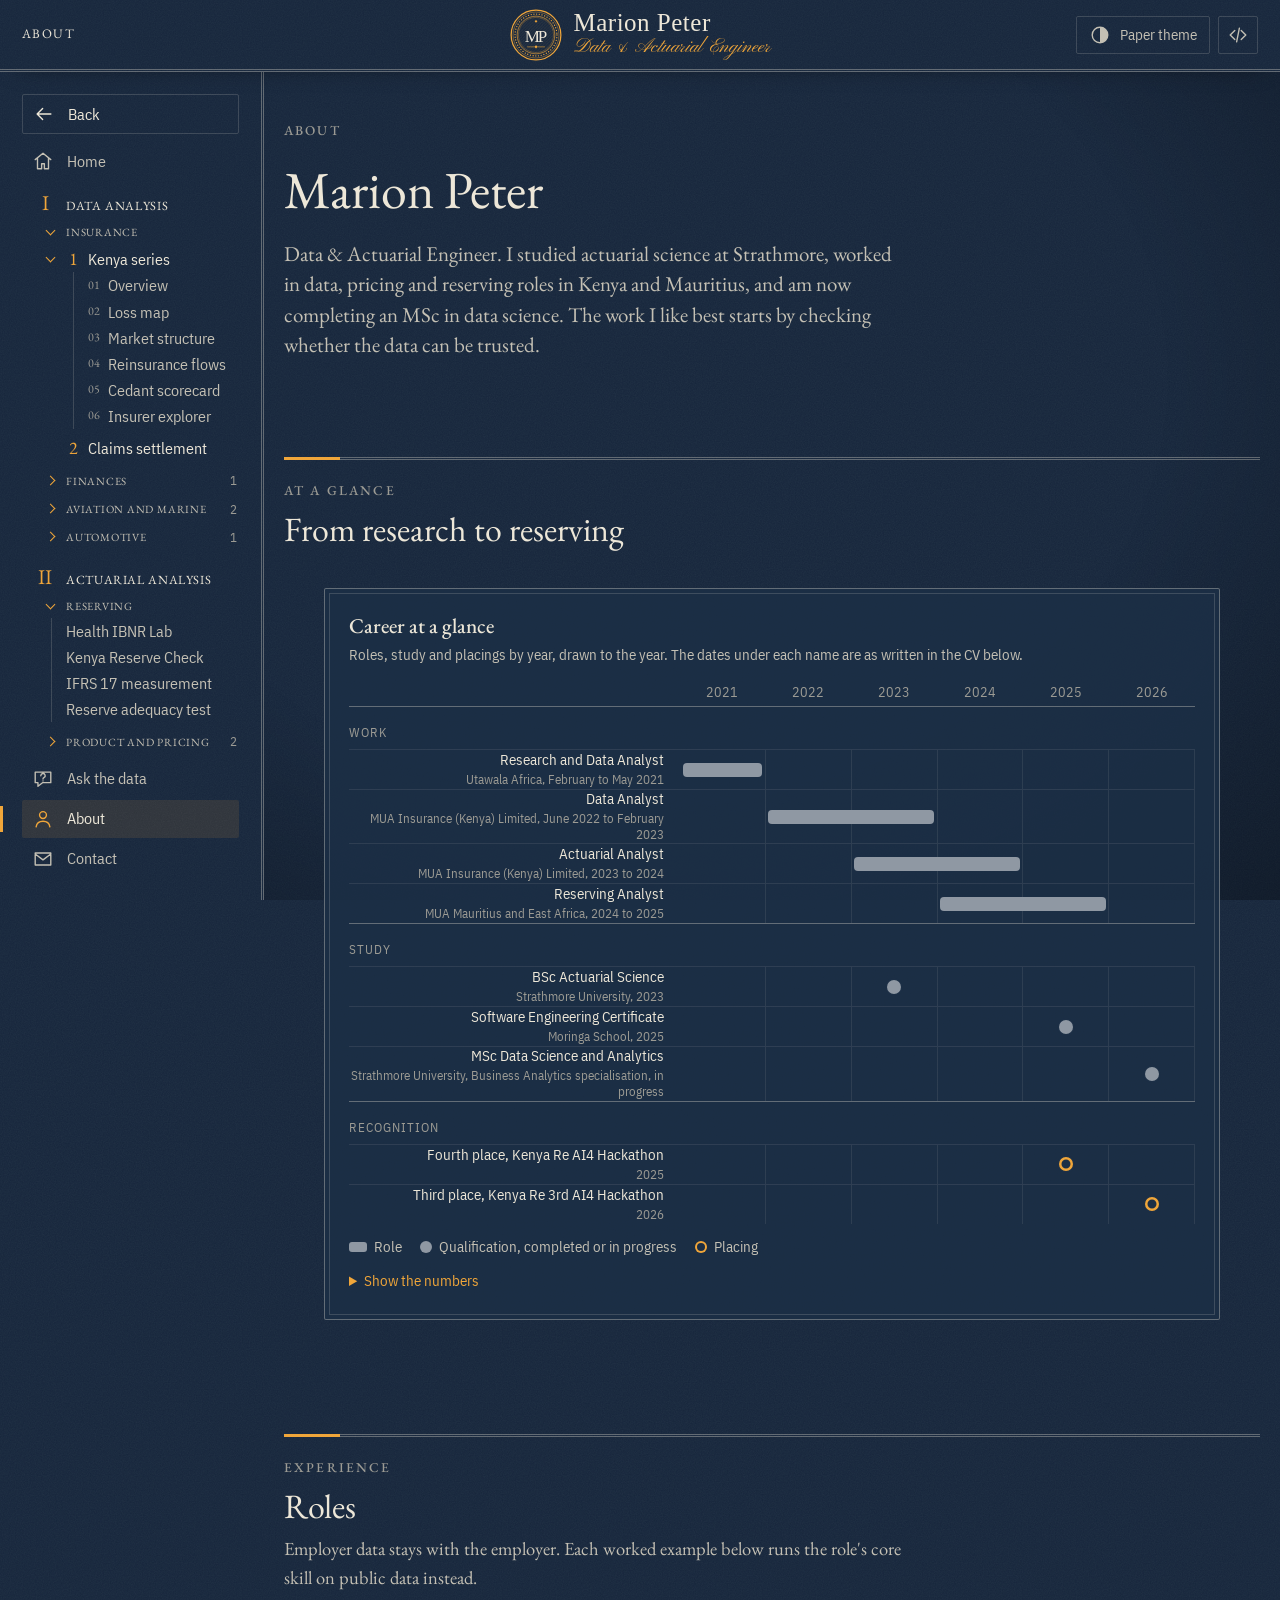
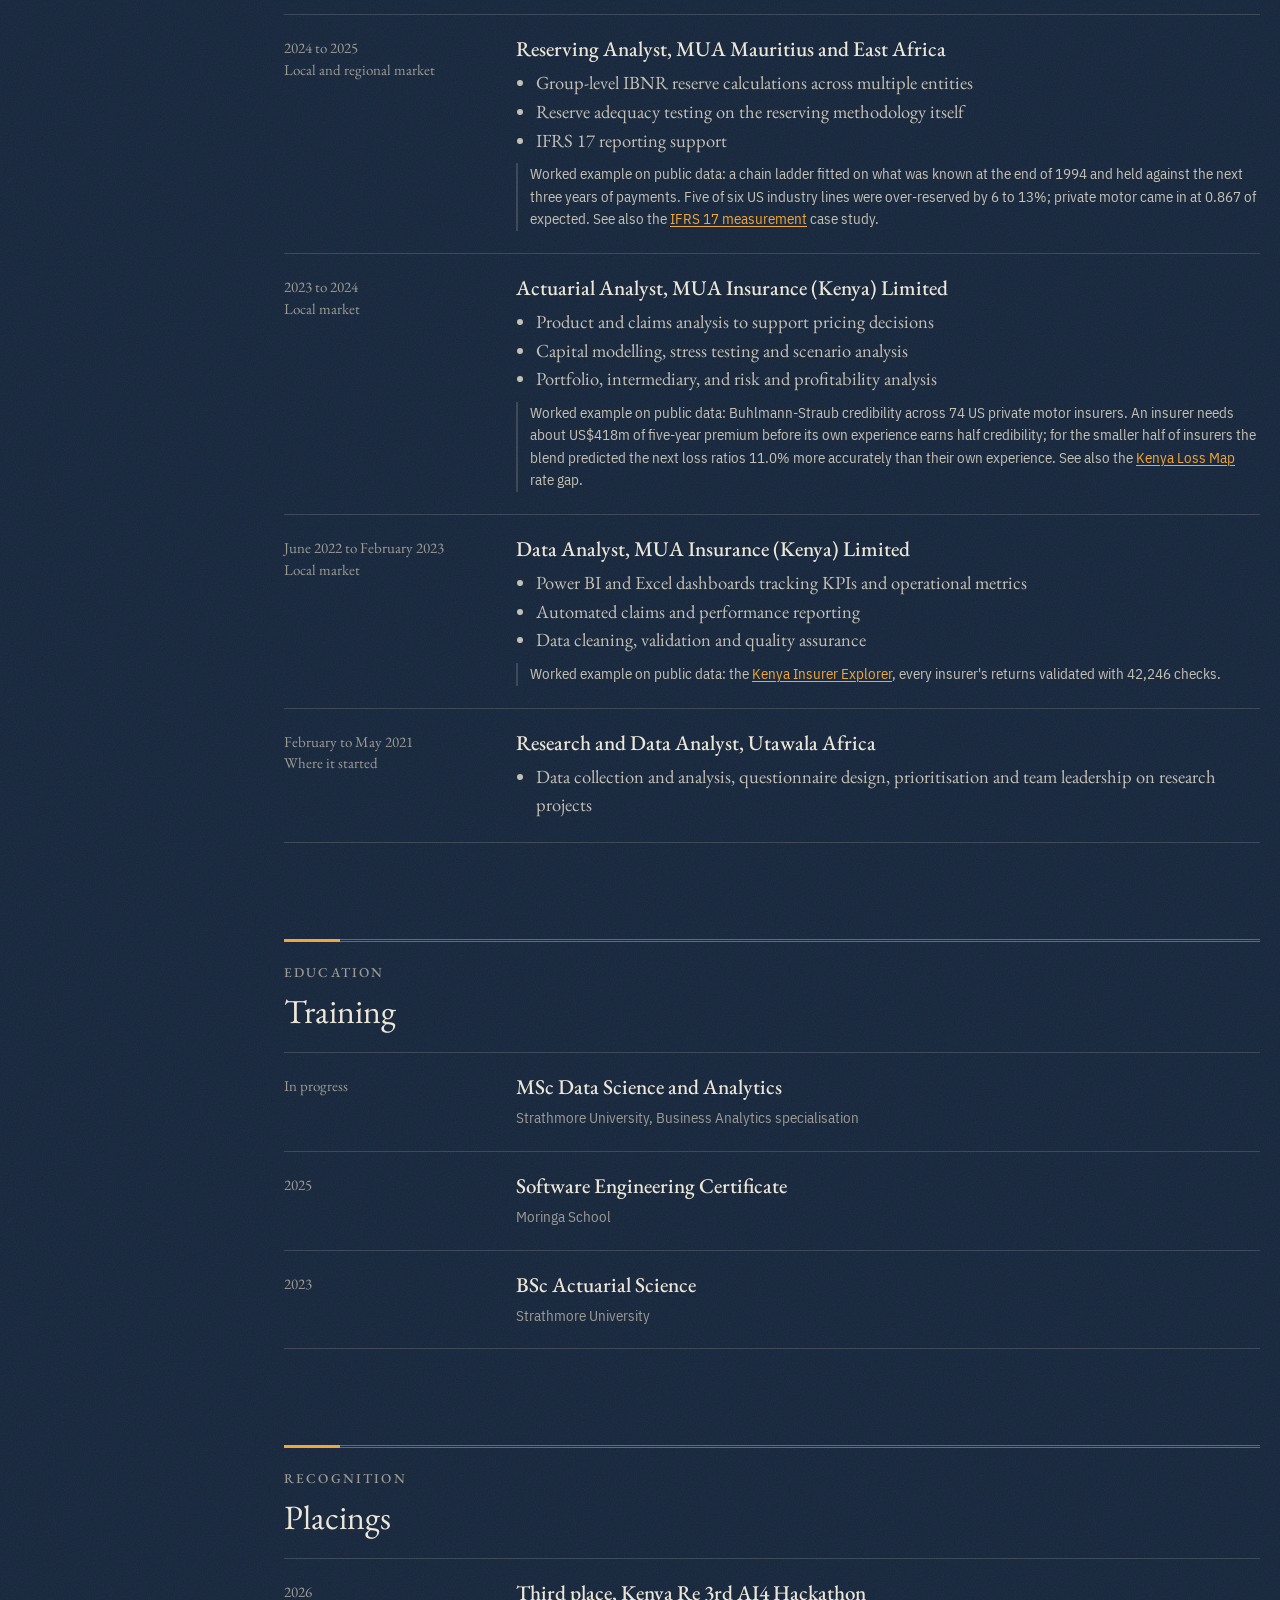
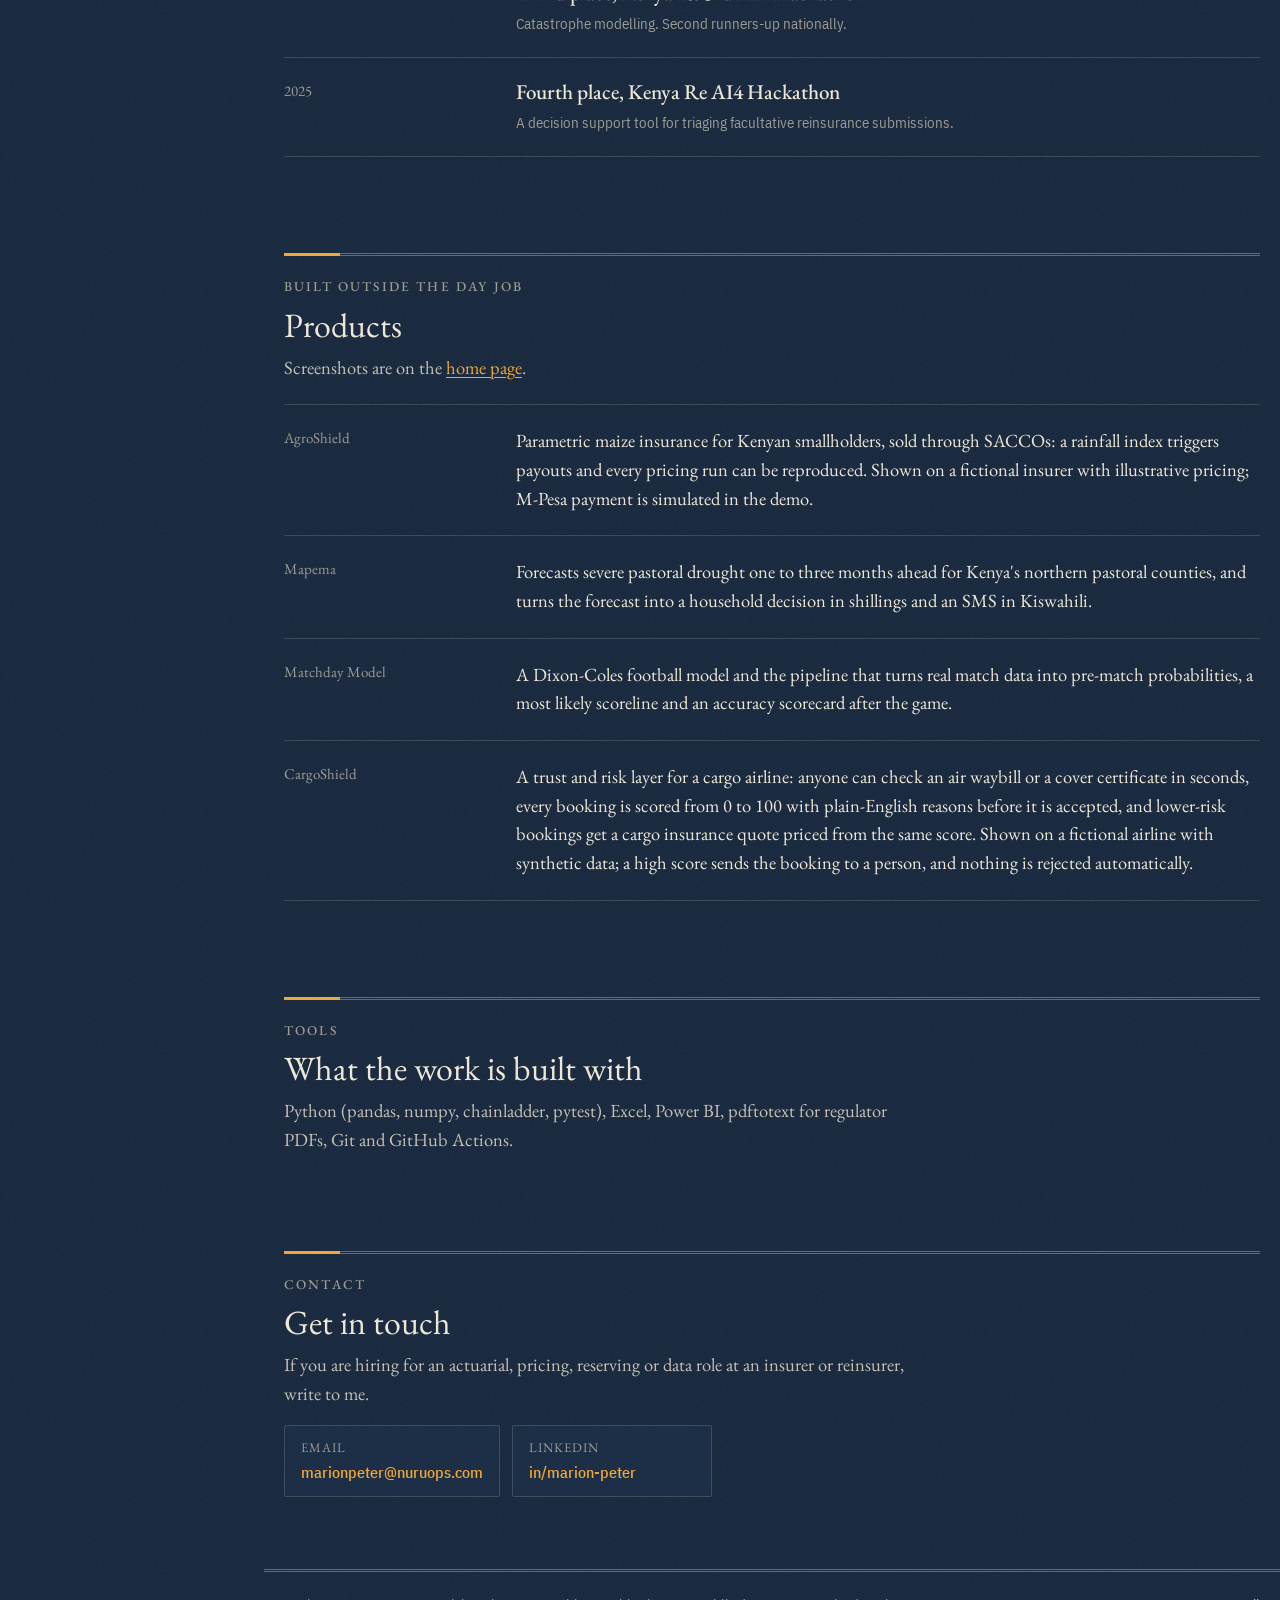
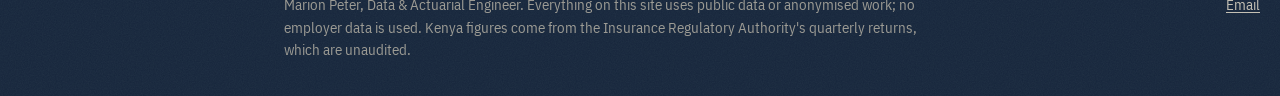
==== commit 31df8ea4: "Side bar: Finances in place of mobile money; every label on one line, rows on one indent, counts on " ====
--- a/about/index.html
+++ b/about/index.html
@@ -47,7 +47,7 @@
 </svg><span class="mp-who"><b class="mp-nm">Marion Peter</b><span class="mp-role">Data &amp; Actuarial Engineer</span></span></a>
 <div class="mp-tools"><button class="mp-theme" type="button" hidden><svg class="mp-ic" viewBox="0 0 24 24" width="22" height="22" aria-hidden="true" focusable="false" fill="none" stroke="currentColor" stroke-width="1.5" stroke-linecap="round" stroke-linejoin="round"><path d="M12 3.5a8.5 8.5 0 1 0 0 17 8.5 8.5 0 0 0 0-17z"/><path d="M12 3.5a8.5 8.5 0 0 1 0 17z" fill="currentColor" stroke="none"/></svg><span class="mp-l">Paper theme</span></button><a class="mp-gh" href="https://github.com/maidenpeter" aria-label="GitHub" title="GitHub"><svg class="mp-ic" viewBox="0 0 24 24" width="22" height="22" aria-hidden="true" focusable="false" fill="none" stroke="currentColor" stroke-width="1.5" stroke-linecap="round" stroke-linejoin="round"><path d="M8.5 7 3.5 12l5 5M15.5 7l5 5-5 5M13.5 4.5l-3 15"/></svg><span class="mp-l">GitHub</span></a></div>
 </header>
-<div class="mp-side"><nav class="mp-nav" aria-label="Main"><a class="mp-back" href="/"><svg class="mp-ic" viewBox="0 0 24 24" width="22" height="22" aria-hidden="true" focusable="false" fill="none" stroke="currentColor" stroke-width="1.5" stroke-linecap="round" stroke-linejoin="round"><path d="M19.5 12h-15M10.5 6l-6 6 6 6"/></svg><span class="mp-l">Back</span><span class="mp-s">Back</span></a><a href="/" data-spy=""><svg class="mp-ic" viewBox="0 0 24 24" width="22" height="22" aria-hidden="true" focusable="false" fill="none" stroke="currentColor" stroke-width="1.5" stroke-linecap="round" stroke-linejoin="round"><path d="M3.5 10.5 12 3.5l8.5 7M6 9v11.5h4.5V15h3v5.5H18V9"/></svg><span class="mp-l">Home</span><span class="mp-s">Home</span></a><div class="mp-ch"><button class="mp-ch-btn" type="button" popovertarget="mp-ch-data" data-spy="data work signals claims ask mpesa-series aviation data-more"><svg class="mp-ic" viewBox="0 0 24 24" width="22" height="22" aria-hidden="true" focusable="false" fill="none" stroke="currentColor" stroke-width="1.5" stroke-linecap="round" stroke-linejoin="round"><path d="M3.5 20.5h17M7 17v-5M12 17V6.5M17 17V9.5"/></svg><span class="mp-s">Data</span></button><div class="mp-items" id="mp-ch-data" popover aria-label="Data analysis"><a class="mp-ch-link" href="/#data" data-spy="data work signals claims ask mpesa-series aviation data-more"><span class="mp-num">I</span><span class="mp-ch-t">Data analysis</span><span class="mp-ch-line">Insurance, mobile money, air cargo and automotive data, checked before it is believed</span></a><details class="mp-grp" open><summary class="mp-grp-t">Insurance<span class="mp-grp-n">7</span></summary><div class="mp-grp-in"><details class="mp-grp mp-an" open><summary class="mp-grp-t"><span class="mp-an-n">1</span>Kenya series<span class="mp-grp-n">6</span></summary><div class="mp-grp-in"><a class="mp-it" href="/kenya-insurance/"><span class="mp-it-n">01</span>Overview</a><a class="mp-it" href="/ira-kenya-insurance/page/kenya-insurance-loss-map.html"><span class="mp-it-n">02</span>Loss map</a><a class="mp-it" href="/ira-kenya-insurance/page/kenya-insurance-market-structure.html"><span class="mp-it-n">03</span>Market structure</a><a class="mp-it" href="/ira-kenya-insurance/page/kenya-insurance-reinsurance-flows.html"><span class="mp-it-n">04</span>Reinsurance flows</a><a class="mp-it" href="/ira-kenya-reinsurance/page/kenya-cedant-scorecard.html"><span class="mp-it-n">05</span>Cedant scorecard</a><a class="mp-it" href="/ira-kenya-data/explorer/kenya-insurer-explorer.html"><span class="mp-it-n">06</span>Insurer explorer</a></div></details><a class="mp-it mp-an-link" href="/ira-kenya-insurance/page/kenya-claims-settlement.html"><span class="mp-an-n">2</span>Claims settlement</a></div></details><details class="mp-grp"><summary class="mp-grp-t">Mobile money<span class="mp-grp-n">1</span></summary><div class="mp-grp-in"><details class="mp-grp mp-an" open><summary class="mp-grp-t"><span class="mp-an-n">3</span>M-Pesa series<span class="mp-grp-n">1</span></summary><div class="mp-grp-in"><a class="mp-it" href="/mpesa-statement-to-excel/"><span class="mp-it-n">01</span>Statement to Excel</a></div></details></div></details><details class="mp-grp"><summary class="mp-grp-t">Aviation and marine<span class="mp-grp-n">2</span></summary><div class="mp-grp-in"><a class="mp-it" href="/#cargo-ops">Cargo Ops Lab</a><a class="mp-it" href="/#cargoshield">CargoShield</a></div></details><details class="mp-grp"><summary class="mp-grp-t">Automotive<span class="mp-grp-n">1</span></summary><div class="mp-grp-in"><a class="mp-it" href="/work/dealer-revenue/">Dealer revenue audit</a></div></details></div></div><div class="mp-ch"><button class="mp-ch-btn" type="button" popovertarget="mp-ch-actuarial" data-spy="actuarial reserving pricing"><svg class="mp-ic" viewBox="0 0 24 24" width="22" height="22" aria-hidden="true" focusable="false" fill="none" stroke="currentColor" stroke-width="1.5" stroke-linecap="round" stroke-linejoin="round"><path d="M4 4h4.5v4.5H4zM9.75 4h4.5v4.5h-4.5zM15.5 4H20v4.5h-4.5zM4 9.75h4.5v4.5H4zM9.75 9.75h4.5v4.5h-4.5zM4 15.5h4.5V20H4z"/></svg><span class="mp-s">Actuarial</span></button><div class="mp-items" id="mp-ch-actuarial" popover aria-label="Actuarial analysis"><a class="mp-ch-link" href="/#actuarial" data-spy="actuarial reserving pricing"><span class="mp-num">II</span><span class="mp-ch-t">Actuarial analysis</span><span class="mp-ch-line">Reserving, IFRS 17 and pricing</span></a><details class="mp-grp" open><summary class="mp-grp-t">Reserving<span class="mp-grp-n">4</span></summary><div class="mp-grp-in"><a class="mp-it" href="/#hil">Health IBNR Lab</a><a class="mp-it" href="/#reserve-check">Kenya Reserve Check</a><a class="mp-it" href="/work/ifrs17-measurement/">IFRS 17 measurement</a><a class="mp-it" href="/work/valuation-adequacy/">Reserve adequacy test</a></div></details><details class="mp-grp"><summary class="mp-grp-t">Product and pricing<span class="mp-grp-n">2</span></summary><div class="mp-grp-in"><a class="mp-it" href="/#ipl">Persistency Lab</a><a class="mp-it" href="/#agroshield">AgroShield pricing</a></div></details></div></div><a href="/ask/" data-spy=""><svg class="mp-ic" viewBox="0 0 24 24" width="22" height="22" aria-hidden="true" focusable="false" fill="none" stroke="currentColor" stroke-width="1.5" stroke-linecap="round" stroke-linejoin="round"><path d="M3.5 4.5h17v11.5h-9l-5 4v-4h-3zM9.6 8.4a2.4 2.4 0 1 1 3.4 2.2c-.6.3-1 .8-1 1.5M12 14v.1"/></svg><span class="mp-l">Ask the data</span><span class="mp-s">Ask</span></a><a href="/about/" aria-current="page" data-spy="method"><svg class="mp-ic" viewBox="0 0 24 24" width="22" height="22" aria-hidden="true" focusable="false" fill="none" stroke="currentColor" stroke-width="1.5" stroke-linecap="round" stroke-linejoin="round"><path d="M12 11.5a3.75 3.75 0 1 0 0-7.5 3.75 3.75 0 0 0 0 7.5zM4.5 20.5c.6-3.9 3.6-6 7.5-6s6.9 2.1 7.5 6"/></svg><span class="mp-l">About</span><span class="mp-s">About</span></a><a href="/#contact" data-spy="contact"><svg class="mp-ic" viewBox="0 0 24 24" width="22" height="22" aria-hidden="true" focusable="false" fill="none" stroke="currentColor" stroke-width="1.5" stroke-linecap="round" stroke-linejoin="round"><path d="M3.5 5.5h17v13h-17zM3.5 6.5l8.5 6.5 8.5-6.5"/></svg><span class="mp-l">Contact</span><span class="mp-s">Contact</span></a></nav></div>
+<div class="mp-side"><nav class="mp-nav" aria-label="Main"><a class="mp-back" href="/"><svg class="mp-ic" viewBox="0 0 24 24" width="22" height="22" aria-hidden="true" focusable="false" fill="none" stroke="currentColor" stroke-width="1.5" stroke-linecap="round" stroke-linejoin="round"><path d="M19.5 12h-15M10.5 6l-6 6 6 6"/></svg><span class="mp-l">Back</span><span class="mp-s">Back</span></a><a href="/" data-spy=""><svg class="mp-ic" viewBox="0 0 24 24" width="22" height="22" aria-hidden="true" focusable="false" fill="none" stroke="currentColor" stroke-width="1.5" stroke-linecap="round" stroke-linejoin="round"><path d="M3.5 10.5 12 3.5l8.5 7M6 9v11.5h4.5V15h3v5.5H18V9"/></svg><span class="mp-l">Home</span><span class="mp-s">Home</span></a><div class="mp-ch"><button class="mp-ch-btn" type="button" popovertarget="mp-ch-data" data-spy="data work signals claims ask mpesa-series aviation data-more"><svg class="mp-ic" viewBox="0 0 24 24" width="22" height="22" aria-hidden="true" focusable="false" fill="none" stroke="currentColor" stroke-width="1.5" stroke-linecap="round" stroke-linejoin="round"><path d="M3.5 20.5h17M7 17v-5M12 17V6.5M17 17V9.5"/></svg><span class="mp-s">Data</span></button><div class="mp-items" id="mp-ch-data" popover aria-label="Data analysis"><a class="mp-ch-link" href="/#data" data-spy="data work signals claims ask mpesa-series aviation data-more"><span class="mp-num">I</span><span class="mp-ch-t">Data analysis</span><span class="mp-ch-line">Insurance, finances, air cargo and automotive data, checked before it is believed</span></a><details class="mp-grp" open><summary class="mp-grp-t">Insurance<span class="mp-grp-n">7</span></summary><div class="mp-grp-in"><details class="mp-grp mp-an" open><summary class="mp-grp-t"><span class="mp-an-n">1</span>Kenya series<span class="mp-grp-n">6</span></summary><div class="mp-grp-in"><a class="mp-it" href="/kenya-insurance/"><span class="mp-it-n">01</span>Overview</a><a class="mp-it" href="/ira-kenya-insurance/page/kenya-insurance-loss-map.html"><span class="mp-it-n">02</span>Loss map</a><a class="mp-it" href="/ira-kenya-insurance/page/kenya-insurance-market-structure.html"><span class="mp-it-n">03</span>Market structure</a><a class="mp-it" href="/ira-kenya-insurance/page/kenya-insurance-reinsurance-flows.html"><span class="mp-it-n">04</span>Reinsurance flows</a><a class="mp-it" href="/ira-kenya-reinsurance/page/kenya-cedant-scorecard.html"><span class="mp-it-n">05</span>Cedant scorecard</a><a class="mp-it" href="/ira-kenya-data/explorer/kenya-insurer-explorer.html"><span class="mp-it-n">06</span>Insurer explorer</a></div></details><a class="mp-it mp-an-link" href="/ira-kenya-insurance/page/kenya-claims-settlement.html"><span class="mp-an-n">2</span>Claims settlement</a></div></details><details class="mp-grp"><summary class="mp-grp-t">Finances<span class="mp-grp-n">1</span></summary><div class="mp-grp-in"><details class="mp-grp mp-an" open><summary class="mp-grp-t"><span class="mp-an-n">3</span>M-Pesa series<span class="mp-grp-n">1</span></summary><div class="mp-grp-in"><a class="mp-it" href="/mpesa-statement-to-excel/"><span class="mp-it-n">01</span>Statement to Excel</a></div></details></div></details><details class="mp-grp"><summary class="mp-grp-t">Aviation and marine<span class="mp-grp-n">2</span></summary><div class="mp-grp-in"><a class="mp-it" href="/#cargo-ops">Cargo Ops Lab</a><a class="mp-it" href="/#cargoshield">CargoShield</a></div></details><details class="mp-grp"><summary class="mp-grp-t">Automotive<span class="mp-grp-n">1</span></summary><div class="mp-grp-in"><a class="mp-it" href="/work/dealer-revenue/">Dealer revenue audit</a></div></details></div></div><div class="mp-ch"><button class="mp-ch-btn" type="button" popovertarget="mp-ch-actuarial" data-spy="actuarial reserving pricing"><svg class="mp-ic" viewBox="0 0 24 24" width="22" height="22" aria-hidden="true" focusable="false" fill="none" stroke="currentColor" stroke-width="1.5" stroke-linecap="round" stroke-linejoin="round"><path d="M4 4h4.5v4.5H4zM9.75 4h4.5v4.5h-4.5zM15.5 4H20v4.5h-4.5zM4 9.75h4.5v4.5H4zM9.75 9.75h4.5v4.5h-4.5zM4 15.5h4.5V20H4z"/></svg><span class="mp-s">Actuarial</span></button><div class="mp-items" id="mp-ch-actuarial" popover aria-label="Actuarial analysis"><a class="mp-ch-link" href="/#actuarial" data-spy="actuarial reserving pricing"><span class="mp-num">II</span><span class="mp-ch-t">Actuarial analysis</span><span class="mp-ch-line">Reserving, IFRS 17 and pricing</span></a><details class="mp-grp" open><summary class="mp-grp-t">Reserving<span class="mp-grp-n">4</span></summary><div class="mp-grp-in"><a class="mp-it" href="/#hil">Health IBNR Lab</a><a class="mp-it" href="/#reserve-check">Kenya Reserve Check</a><a class="mp-it" href="/work/ifrs17-measurement/">IFRS 17 measurement</a><a class="mp-it" href="/work/valuation-adequacy/">Reserve adequacy test</a></div></details><details class="mp-grp"><summary class="mp-grp-t">Product and pricing<span class="mp-grp-n">2</span></summary><div class="mp-grp-in"><a class="mp-it" href="/#ipl">Persistency Lab</a><a class="mp-it" href="/#agroshield">AgroShield pricing</a></div></details></div></div><a href="/ask/" data-spy=""><svg class="mp-ic" viewBox="0 0 24 24" width="22" height="22" aria-hidden="true" focusable="false" fill="none" stroke="currentColor" stroke-width="1.5" stroke-linecap="round" stroke-linejoin="round"><path d="M3.5 4.5h17v11.5h-9l-5 4v-4h-3zM9.6 8.4a2.4 2.4 0 1 1 3.4 2.2c-.6.3-1 .8-1 1.5M12 14v.1"/></svg><span class="mp-l">Ask the data</span><span class="mp-s">Ask</span></a><a href="/about/" aria-current="page" data-spy="method"><svg class="mp-ic" viewBox="0 0 24 24" width="22" height="22" aria-hidden="true" focusable="false" fill="none" stroke="currentColor" stroke-width="1.5" stroke-linecap="round" stroke-linejoin="round"><path d="M12 11.5a3.75 3.75 0 1 0 0-7.5 3.75 3.75 0 0 0 0 7.5zM4.5 20.5c.6-3.9 3.6-6 7.5-6s6.9 2.1 7.5 6"/></svg><span class="mp-l">About</span><span class="mp-s">About</span></a><a href="/#contact" data-spy="contact"><svg class="mp-ic" viewBox="0 0 24 24" width="22" height="22" aria-hidden="true" focusable="false" fill="none" stroke="currentColor" stroke-width="1.5" stroke-linecap="round" stroke-linejoin="round"><path d="M3.5 5.5h17v13h-17zM3.5 6.5l8.5 6.5 8.5-6.5"/></svg><span class="mp-l">Contact</span><span class="mp-s">Contact</span></a></nav></div>
 
 <main id="main" class="wrap">
 <section aria-labelledby="h1">
--- a/assets/nav.css
+++ b/assets/nav.css
@@ -52,7 +52,7 @@
 /* chapters: a numeral, a title in engraved capitals, one line of story, then its pages */
 .mp-nav .mp-ch-link{display:grid;grid-template-columns:26px minmax(0,1fr);column-gap:8px;align-items:baseline;padding:8px 10px 7px}
 .mp-num{grid-row:span 2;font-family:var(--display);font-size:21px;line-height:1;color:var(--accent);text-align:center}
-.mp-ch-t{font-family:var(--label);font-size:13.5px;letter-spacing:.15em;text-transform:uppercase;color:var(--ink)}
+.mp-ch-t{font-family:var(--label);font-size:12.5px;letter-spacing:.05em;text-transform:uppercase;color:var(--ink)}
 .mp-ch-line{grid-column:2;font-family:var(--serif);font-style:italic;font-size:14.5px;line-height:1.3;color:var(--muted);margin-top:2px}
 .mp-nav .mp-ch-link:hover .mp-ch-t,.mp-nav .mp-ch-link[aria-current] .mp-ch-t,.mp-nav .mp-ch-link.mp-here .mp-ch-t{color:var(--accent)}
 .mp-nav .mp-it{margin-left:22px;padding:5px 10px 5px 14px;font-size:15.5px;line-height:1.3;border-left:1px solid var(--rule);border-radius:0}
@@ -60,24 +60,26 @@
 .mp-nav .mp-it[aria-current]{color:var(--ink);border-left:2px solid var(--accent);padding-left:13px;background:var(--accent-soft)}
 /* industry groups in a chapter: a label that folds its pages away */
 .mp-grp{margin:1px 0 1px 22px}
-.mp-grp-t{list-style:none;display:flex;align-items:center;gap:8px;padding:6px 8px 5px 2px;font-family:var(--label);font-size:12.5px;letter-spacing:.14em;text-transform:uppercase;color:var(--ink-2);cursor:pointer;border-radius:2px}
+.mp-grp-t{list-style:none;display:flex;align-items:center;gap:8px;padding:6px 2px 5px 2px;font-family:var(--label);font-size:11px;letter-spacing:.07em;text-transform:uppercase;color:var(--ink-2);cursor:pointer;border-radius:2px}
 .mp-grp-t::-webkit-details-marker{display:none}
-.mp-grp-t::before{content:"";flex:none;width:6px;height:6px;margin:0 3px 2px 1px;border-right:1.5px solid var(--accent);border-bottom:1.5px solid var(--accent);transform:rotate(-45deg);transition:transform .15s}
+.mp-grp-t::before{content:"";flex:none;width:6px;height:6px;margin:0 4px 2px 1px;border-right:1.5px solid var(--accent);border-bottom:1.5px solid var(--accent);transform:rotate(-45deg);transition:transform .15s}
 .mp-grp[open] > .mp-grp-t::before{transform:rotate(45deg);margin-bottom:4px}
 .mp-grp-t:hover{color:var(--ink)}
 .mp-grp-t:focus-visible{outline:2px solid var(--accent);outline-offset:2px}
 .mp-grp-n{margin-left:auto;font-family:var(--ui);font-size:12.5px;letter-spacing:0;color:var(--muted)}
+/* a count says what a folded group holds; an open group shows its pages instead */
+.mp-grp[open] > .mp-grp-t > .mp-grp-n{display:none}
 .mp-grp-in{display:flex;flex-direction:column;padding-bottom:4px}
-.mp-nav .mp-grp .mp-it{margin-left:0}
-.mp-it-n{display:inline-block;min-width:22px;font-family:var(--label);font-size:12px;letter-spacing:.04em;color:var(--muted);font-variant-numeric:tabular-nums}
+.mp-nav .mp-grp .mp-it{margin-left:7px}
+.mp-it-n{display:inline-block;min-width:20px;font-family:var(--label);font-size:12px;letter-spacing:.04em;color:var(--muted);font-variant-numeric:tabular-nums}
 .mp-nav .mp-it[aria-current] .mp-it-n{color:var(--accent)}
 /* analyses inside an industry: a numeral and a name in plain type, their pages indented under them */
 .mp-grp .mp-grp{margin-left:0}
 .mp-an > .mp-grp-t,.mp-nav .mp-an-link{font-family:var(--ui);font-size:15.5px;letter-spacing:0;text-transform:none;color:var(--ink);line-height:1.3}
 .mp-an-n{flex:none;min-width:14px;font-family:var(--display);font-size:18px;line-height:1;color:var(--accent);text-align:center}
-.mp-nav .mp-an .mp-it{margin-left:14px}
-.mp-nav .mp-an-link{gap:8px;padding:6px 8px 5px 20px;border-left:0}
-.mp-nav .mp-an-link[aria-current]{border-left:2px solid var(--accent);padding-left:18px}
+.mp-nav .mp-an .mp-it{margin-left:29px;padding-right:6px}
+.mp-nav .mp-an-link{gap:8px;padding:6px 8px 5px 15px;border-left:0}
+.mp-nav .mp-an-link[aria-current]{border-left:2px solid var(--accent);padding-left:13px}
 @media (prefers-reduced-motion:reduce){.mp-grp-t::before{transition:none}}
 .mp-skip{position:absolute;left:-9999px;top:8px;z-index:40;padding:8px 14px;background:var(--accent);color:var(--on-accent,var(--ground));font-family:var(--ui);font-size:15px;text-decoration:none}
 .mp-skip:focus{left:12px}
@@ -110,7 +112,7 @@
 @media (min-width:861px){
   :root{--mp-side:240px}
   body{padding-left:var(--mp-side)}
-  .mp-side{position:fixed;top:var(--mp-top);left:0;bottom:0;z-index:30;width:var(--mp-side);padding:18px;overflow-y:auto;scrollbar-width:thin;background-color:var(--ground);background-image:var(--grain,none);border-right:3px double var(--rule-strong)}
+  .mp-side{position:fixed;top:var(--mp-top);left:0;bottom:0;z-index:30;width:var(--mp-side);padding:18px 8px 18px 18px;overflow-y:auto;scrollbar-width:thin;scrollbar-gutter:stable;background-color:var(--ground);background-image:var(--grain,none);border-right:3px double var(--rule-strong)}
   .mp-nav{flex-direction:column;gap:2px}
   .mp-nav > a{gap:13px;padding:8px 10px}
   .mp-nav > a[aria-current]::before,.mp-nav > a.mp-here::before,.mp-nav .mp-ch-link[aria-current]::before,.mp-nav .mp-ch-link.mp-here::before{left:-18px;top:6px;bottom:6px;width:3px}
@@ -119,9 +121,10 @@
   .mp-ch-btn{display:none!important}
   .mp-items{display:flex;flex-direction:column;position:static;inset:auto;margin:0;padding:0;border:0;background:none;color:inherit;width:auto;height:auto;overflow:visible}
 }
+@media (min-width:861px) and (max-width:1199px){.mp-ch-t{font-size:11.5px;letter-spacing:.04em}.mp-grp-n{display:none}.mp-nav .mp-it{padding-right:6px}.mp-nav .mp-an .mp-it{font-size:15px;padding-right:2px}.mp-it-n{min-width:18px}}
 @media (min-width:1200px){
   :root{--mp-side:264px;--mp-top:72px}
-  .mp-side{padding:22px}
+  .mp-side{padding:22px 12px 22px 22px}
   .mp-seal{width:52px;height:52px}
   .mp-nm{font-size:25px}
   .mp-role{font-size:20px}
@@ -135,7 +138,7 @@
 @media (min-width:861px) and (max-height:540px){.mp-side{padding-block:4px}.mp-nav > a{padding-block:2px}.mp-nav .mp-it{padding-block:0;font-size:14px}}
 /* the industry groups tighten too; on the shortest windows the other chapter keeps only its own link */
 @media (min-width:861px) and (max-height:720px){.mp-grp-t{padding-block:1px}.mp-nav .mp-an-link{padding-block:1px}.mp-grp-in{padding-bottom:1px}.mp-nav .mp-it{padding-block:0}}
-@media (min-width:861px) and (max-height:620px){.mp-grp-t{padding-block:1px;font-size:11.5px}.mp-grp-in{padding-bottom:0}.mp-grp-n{display:none}}
+@media (min-width:861px) and (max-height:620px){.mp-grp-t{padding-block:1px;font-size:10.5px}.mp-grp-in{padding-bottom:0}.mp-grp-n{display:none}}
 @media (min-width:861px) and (max-height:780px){.mp-nav:has(.mp-ch-btn.mp-cur) .mp-ch:not(:has(.mp-cur)) :is(.mp-it,.mp-grp){display:none}}
 @media (min-width:861px) and (max-height:600px){.mp-nav > a{padding-block:3px}.mp-grp-t{padding-block:0}}
 @media (min-width:861px) and (max-width:1060px){.mp-theme .mp-l{position:absolute;width:1px;height:1px;overflow:hidden;clip:rect(0,0,0,0);white-space:nowrap}.mp-theme{width:40px;padding:0}}
